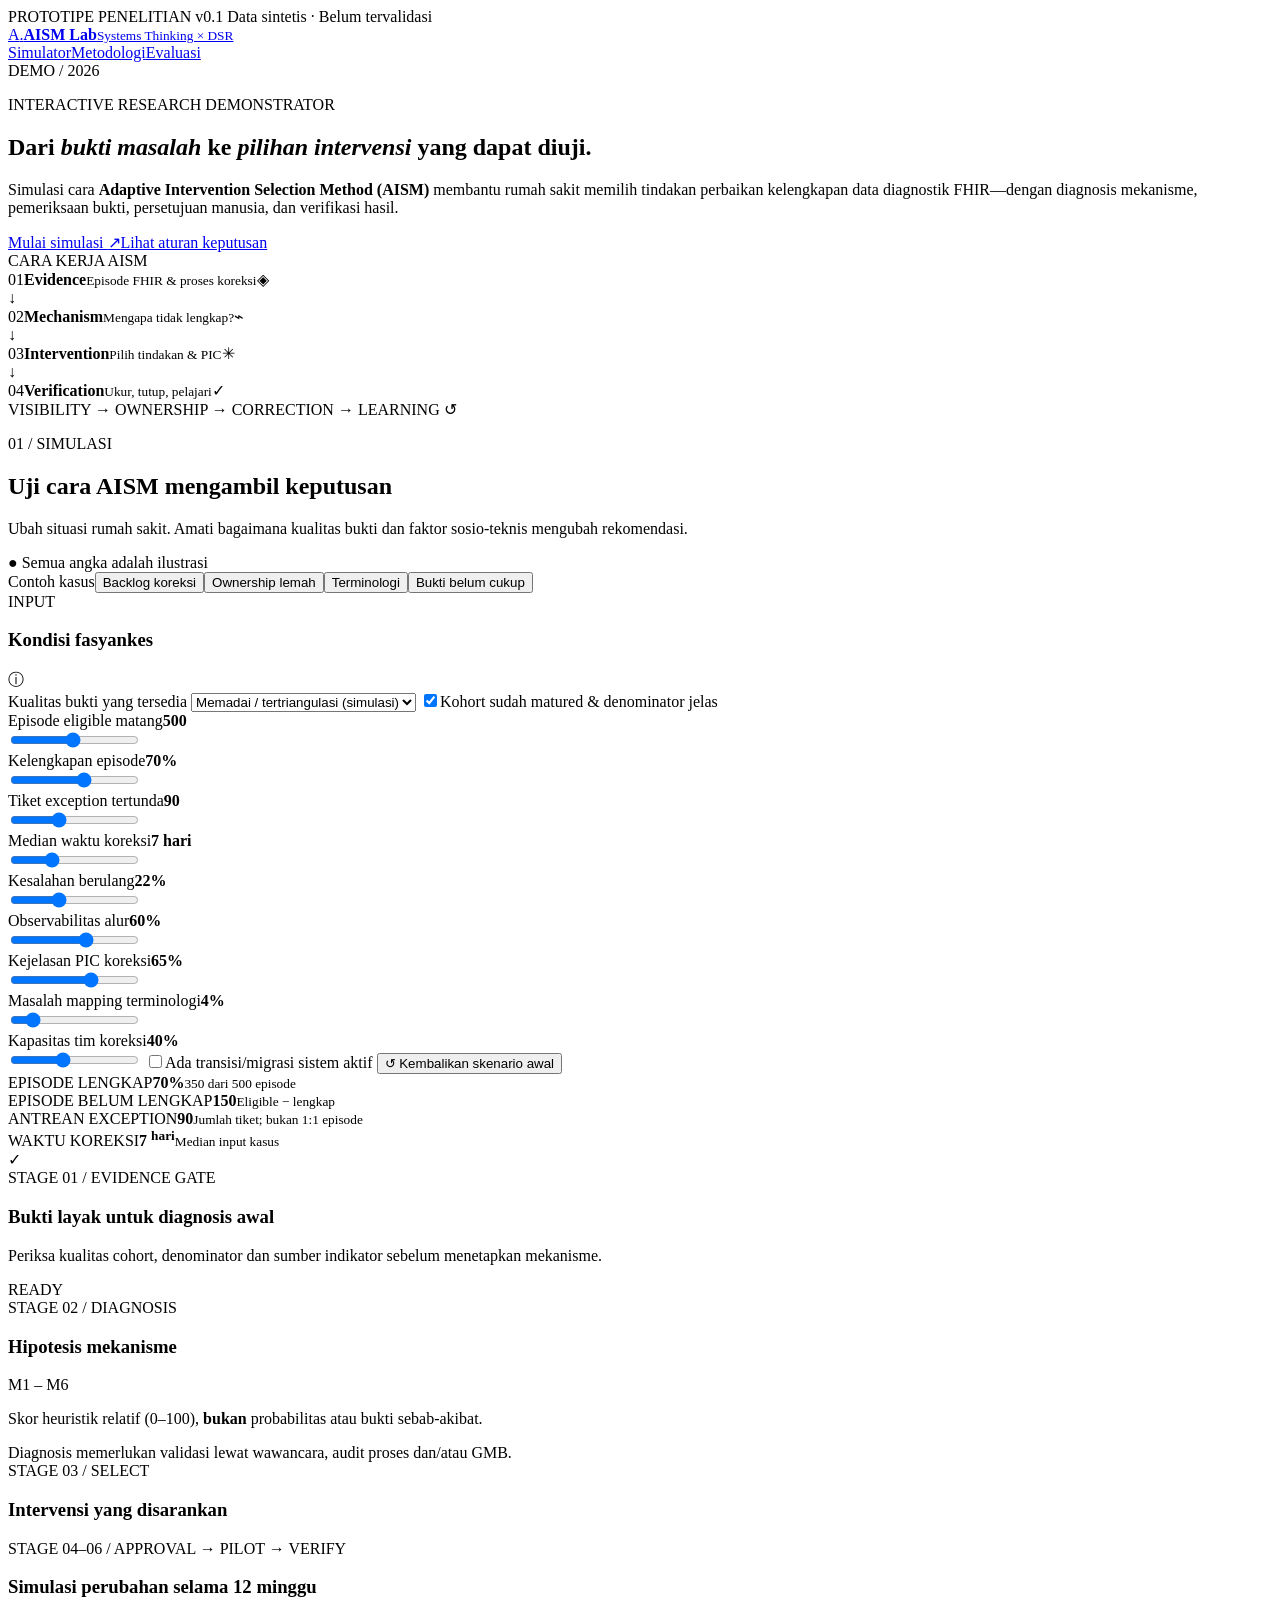
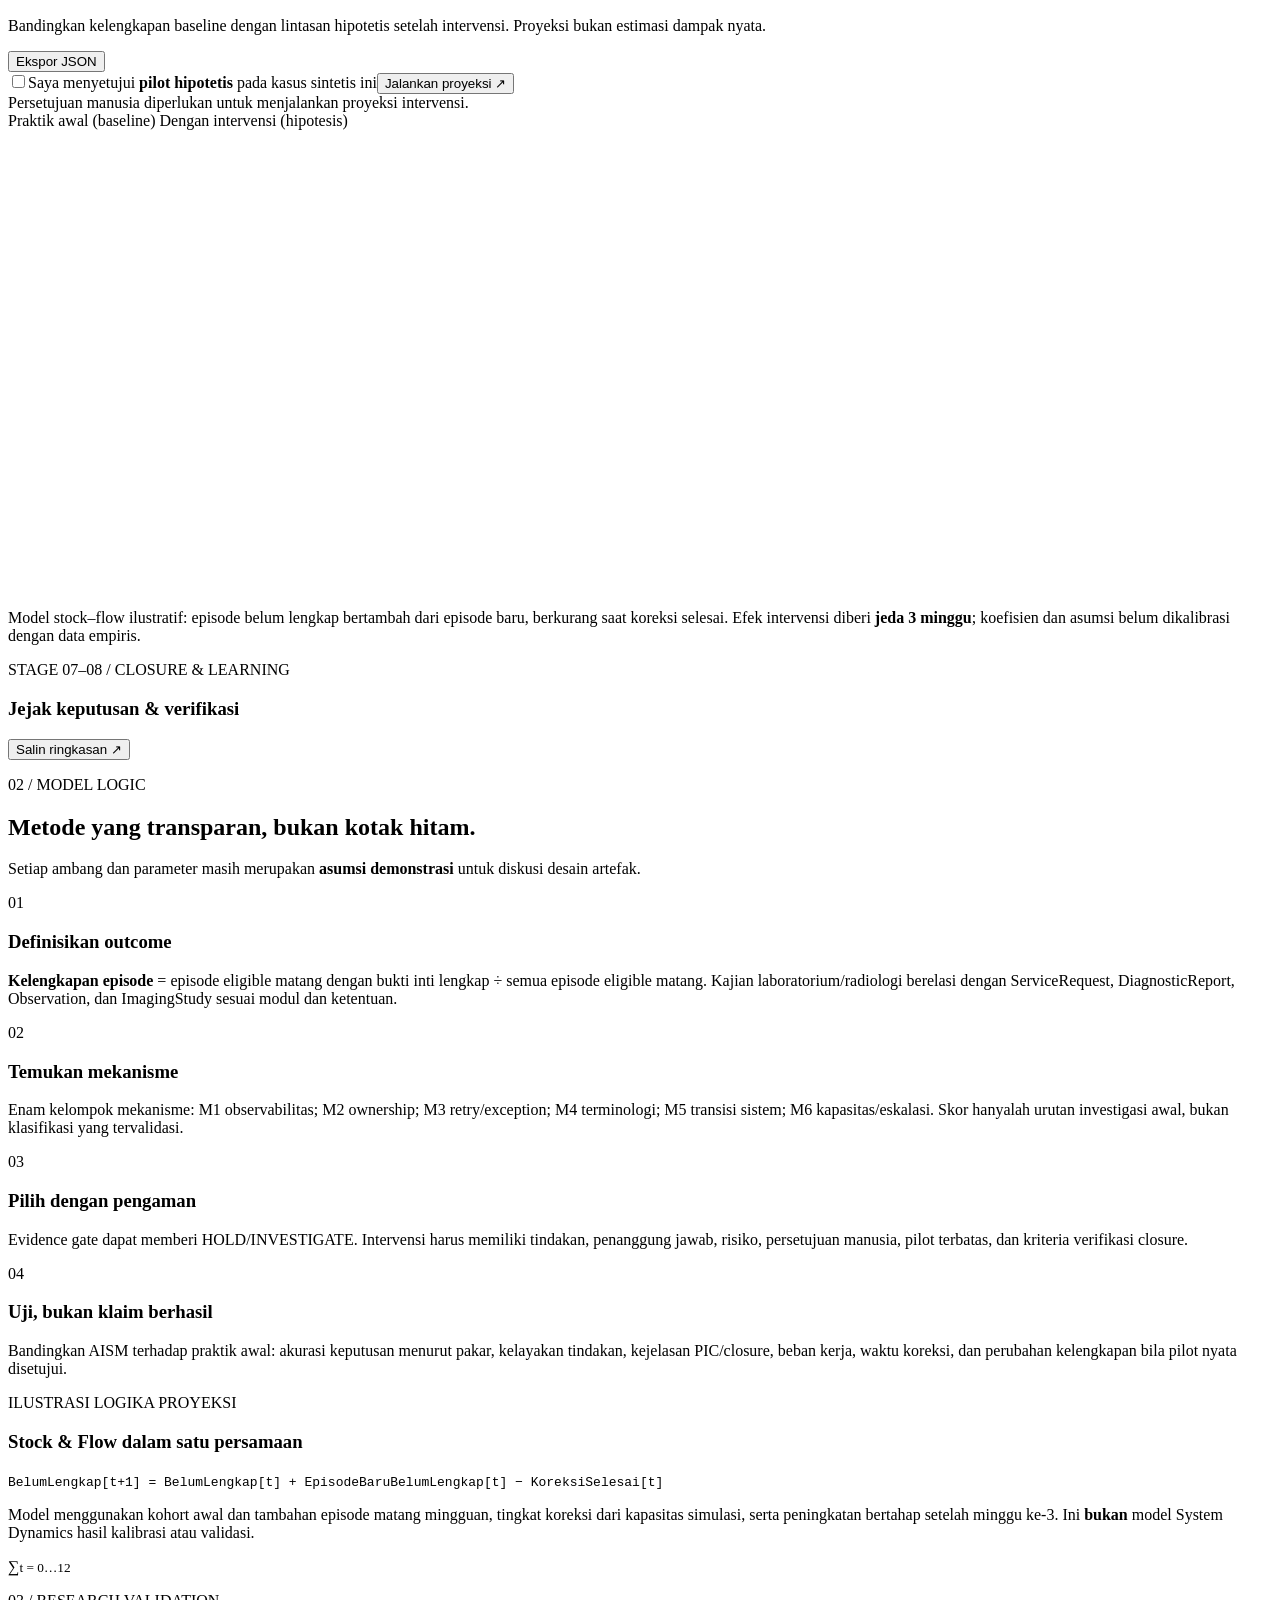
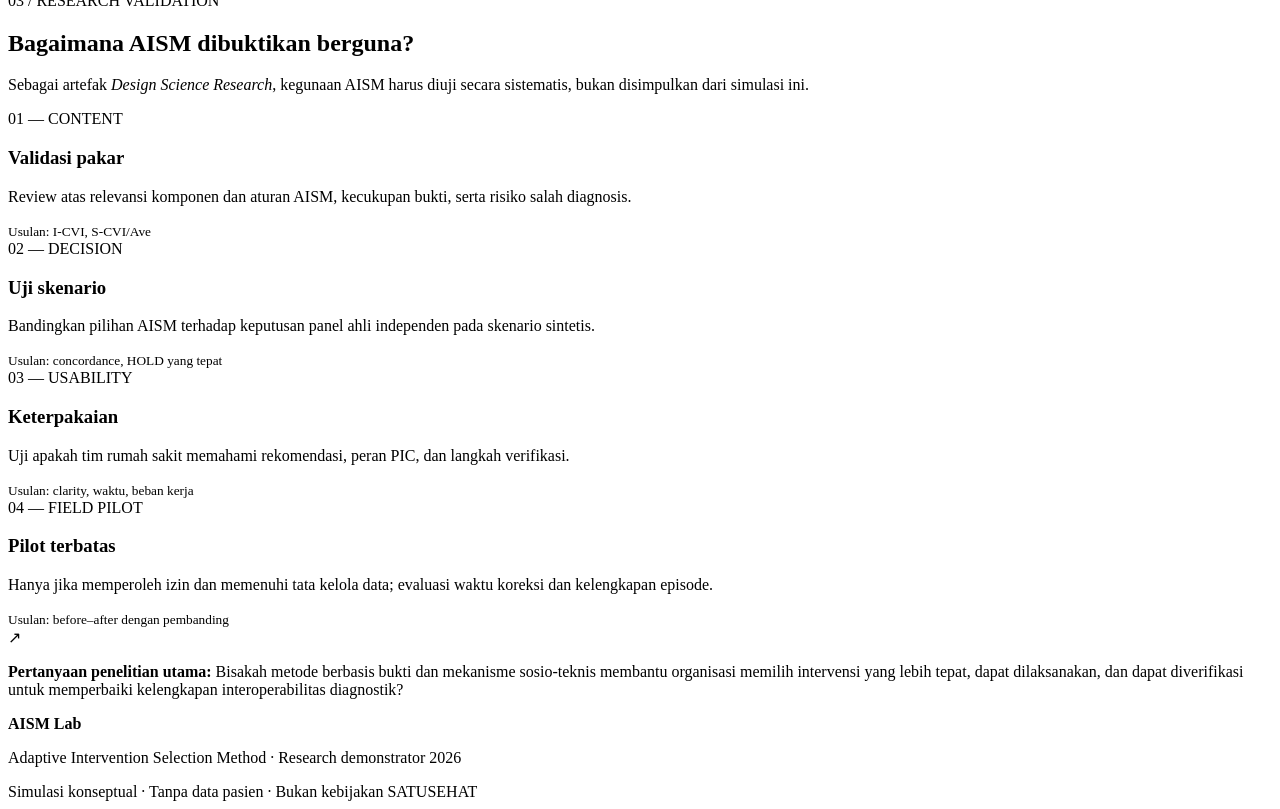
==== index.html @ 0a3c5328 "feat: add AISM interactive demonstrator layout" ====
<!doctype html>
<html lang="id">
<head>
  <meta charset="utf-8">
  <meta name="viewport" content="width=device-width, initial-scale=1">
  <meta name="theme-color" content="#0b1729">
  <meta name="description" content="AISM Lab: demonstrator konseptual pemilihan intervensi peningkatan kelengkapan data diagnostik SATUSEHAT berbasis bukti dan mekanisme sosio-teknis.">
  <title>AISM Lab | Adaptive Intervention Selection Method</title>
  <link rel="stylesheet" href="./styles.css">
</head>
<body>
  <div class="topline"><span class="tiny-dot"></span> PROTOTIPE PENELITIAN v0.1 <span class="topline-right">Data sintetis · Belum tervalidasi</span></div>
  <header class="site-header">
    <div class="container header-inner">
      <a class="brand" href="#awal" aria-label="AISM Lab beranda"><span class="brand-icon">A<span class="brand-dot">.</span></span><span><strong>AISM Lab</strong><small>Systems Thinking × DSR</small></span></a>
      <nav aria-label="Navigasi utama"><a href="#simulator">Simulator</a><a href="#metodologi">Metodologi</a><a href="#evaluasi">Evaluasi</a></nav>
      <span class="header-tag">DEMO / 2026</span>
    </div>
  </header>
  <main id="awal">
    <section class="hero container">
      <div class="hero-copy">
        <p class="eyebrow"><span class="tiny-dot green"></span> INTERACTIVE RESEARCH DEMONSTRATOR</p>
        <h1>Dari <em>bukti masalah</em> ke <em>pilihan intervensi</em> yang dapat diuji.</h1>
        <p class="lead">Simulasi cara <strong>Adaptive Intervention Selection Method (AISM)</strong> membantu rumah sakit memilih tindakan perbaikan kelengkapan data diagnostik FHIR—dengan diagnosis mekanisme, pemeriksaan bukti, persetujuan manusia, dan verifikasi hasil.</p>
        <div class="hero-actions"><a class="btn primary" href="#simulator">Mulai simulasi <span aria-hidden="true">↗</span></a><a class="btn ghost" href="#metodologi">Lihat aturan keputusan</a></div>
      </div>
      <div class="hero-diagram" aria-label="Alur konsep AISM">
        <div class="diagram-label">CARA KERJA AISM</div>
        <div class="diagram-node"><span class="node-index">01</span><span><strong>Evidence</strong><small>Episode FHIR &amp; proses koreksi</small></span><span class="node-icon">◈</span></div>
        <div class="diagram-link">↓</div>
        <div class="diagram-node"><span class="node-index">02</span><span><strong>Mechanism</strong><small>Mengapa tidak lengkap?</small></span><span class="node-icon">⌁</span></div>
        <div class="diagram-link">↓</div>
        <div class="diagram-node accent"><span class="node-index">03</span><span><strong>Intervention</strong><small>Pilih tindakan &amp; PIC</small></span><span class="node-icon">✳</span></div>
        <div class="diagram-link">↓</div>
        <div class="diagram-node"><span class="node-index">04</span><span><strong>Verification</strong><small>Ukur, tutup, pelajari</small></span><span class="node-icon">✓</span></div>
        <div class="diagram-foot">VISIBILITY → OWNERSHIP → CORRECTION → LEARNING ↺</div>
      </div>
    </section>

    <section class="workspace" id="simulator">
      <div class="container">
        <div class="section-head"><div><p class="eyebrow dark">01 / SIMULASI</p><h2>Uji cara AISM mengambil keputusan</h2><p>Ubah situasi rumah sakit. Amati bagaimana kualitas bukti dan faktor sosio-teknis mengubah rekomendasi.</p></div><div class="pill info">● Semua angka adalah ilustrasi</div></div>
        <div class="presets"><span class="preset-label">Contoh kasus</span><button class="preset active" data-preset="backlog" type="button">Backlog koreksi</button><button class="preset" data-preset="ownership" type="button">Ownership lemah</button><button class="preset" data-preset="terminology" type="button">Terminologi</button><button class="preset" data-preset="insufficient" type="button">Bukti belum cukup</button></div>
        <div class="dashboard">
          <aside class="side-panel card">
            <div class="panel-head"><div><span class="overline">INPUT</span><h3>Kondisi fasyankes</h3></div><span class="help-tip" title="Semua input contoh sintetis dan tidak berasal dari data rumah sakit nyata.">ⓘ</span></div>
            <label class="field-label" for="evidence">Kualitas bukti yang tersedia</label>
            <select id="evidence"><option value="adequate">Memadai / tertriangulasi (simulasi)</option><option value="partial">Parsial / perlu diperiksa</option><option value="insufficient">Tidak memadai</option></select>
            <label class="checkline"><input type="checkbox" id="matured" checked><span>Kohort sudah matured &amp; denominator jelas</span></label>
            <div class="field-rule"></div>
            <div class="field-row"><label for="episodes">Episode eligible matang</label><strong id="episodes-value">500</strong></div>
            <input type="range" id="episodes" min="20" max="1000" step="20" value="500">
            <div class="field-row"><label for="completeness">Kelengkapan episode</label><strong id="completeness-value">70%</strong></div>
            <input type="range" id="completeness" min="30" max="98" step="1" value="70">
            <div class="field-row"><label for="backlog">Tiket exception tertunda</label><strong id="backlog-value">90</strong></div>
            <input type="range" id="backlog" min="0" max="250" step="5" value="90">
            <div class="field-row"><label for="correctionDays">Median waktu koreksi</label><strong id="correctionDays-value">7 hari</strong></div>
            <input type="range" id="correctionDays" min="1" max="21" step="1" value="7">
            <div class="field-row"><label for="repeatErrors">Kesalahan berulang</label><strong id="repeatErrors-value">22%</strong></div>
            <input type="range" id="repeatErrors" min="0" max="60" step="1" value="22">
            <div class="field-rule"></div>
            <div class="field-row"><label for="visibility">Observabilitas alur</label><strong id="visibility-value">60%</strong></div>
            <input type="range" id="visibility" min="0" max="100" step="5" value="60">
            <div class="field-row"><label for="ownership">Kejelasan PIC koreksi</label><strong id="ownership-value">65%</strong></div>
            <input type="range" id="ownership" min="0" max="100" step="5" value="65">
            <div class="field-row"><label for="terminology">Masalah mapping terminologi</label><strong id="terminology-value">4%</strong></div>
            <input type="range" id="terminology" min="0" max="30" step="1" value="4">
            <div class="field-row"><label for="capacity">Kapasitas tim koreksi</label><strong id="capacity-value">40%</strong></div>
            <input type="range" id="capacity" min="0" max="100" step="5" value="40">
            <label class="checkline"><input type="checkbox" id="transition"><span>Ada transisi/migrasi sistem aktif</span></label>
            <button id="reset" type="button" class="reset-button">↺ Kembalikan skenario awal</button>
          </aside>

          <div class="results-panel">
            <div class="kpis">
              <article class="kpi card"><span>EPISODE LENGKAP</span><strong id="kpiCompleteness">70%</strong><small id="kpiCompleted">350 dari 500 episode</small></article>
              <article class="kpi card"><span>EPISODE BELUM LENGKAP</span><strong id="kpiIncomplete">150</strong><small>Eligible − lengkap</small></article>
              <article class="kpi card"><span>ANTREAN EXCEPTION</span><strong id="kpiBacklog">90</strong><small>Jumlah tiket; bukan 1:1 episode</small></article>
              <article class="kpi card"><span>WAKTU KOREKSI</span><strong id="kpiDays">7 <sup>hari</sup></strong><small>Median input kasus</small></article>
            </div>
            <section class="gate card"><div class="gate-badge" id="gateIcon">✓</div><div><span class="overline">STAGE 01 / EVIDENCE GATE</span><h3 id="gateTitle">Bukti layak untuk diagnosis awal</h3><p id="gateDetail">Periksa kualitas cohort, denominator dan sumber indikator sebelum menetapkan mekanisme.</p></div><span class="status" id="gateStatus">READY</span></section>
            <div class="two-cols">
              <section class="card mechanism-card"><div class="panel-head"><div><span class="overline">STAGE 02 / DIAGNOSIS</span><h3>Hipotesis mekanisme</h3></div><span class="mini-chip">M1 – M6</span></div><p class="muted sm">Skor heuristik relatif (0–100), <strong>bukan</strong> probabilitas atau bukti sebab-akibat.</p><div id="mechanisms" class="mechanisms"></div><div class="small-note">Diagnosis memerlukan validasi lewat wawancara, audit proses dan/atau GMB.</div></section>
              <section class="card decision-card"><div class="panel-head"><div><span class="overline">STAGE 03 / SELECT</span><h3>Intervensi yang disarankan</h3></div></div><div id="recommendation"></div></section>
            </div>
            <section class="card pilot-card"><div class="pilot-top"><div><span class="overline">STAGE 04–06 / APPROVAL → PILOT → VERIFY</span><h3>Simulasi perubahan selama 12 minggu</h3><p>Bandingkan kelengkapan baseline dengan lintasan hipotetis setelah intervensi. Proyeksi bukan estimasi dampak nyata.</p></div><div class="pilot-actions"><button class="btn muted-btn" type="button" id="download">Ekspor JSON</button></div></div>
              <div class="approval-row"><label class="checkline approval"><input type="checkbox" id="approved"><span>Saya menyetujui <strong>pilot hipotetis</strong> pada kasus sintetis ini</span></label><button id="run" class="btn primary" type="button">Jalankan proyeksi ↗</button></div>
              <div id="projectionMessage" role="status" class="projection-message">Persetujuan manusia diperlukan untuk menjalankan proyeksi intervensi.</div>
              <div class="chart-legend"><span><i class="line baseline"></i> Praktik awal (baseline)</span><span><i class="line treated"></i> Dengan intervensi (hipotesis)</span></div>
              <div class="chart-holder"><svg id="chart" role="img" aria-label="Grafik simulasi kelengkapan episode baseline dan intervensi selama 12 minggu" viewBox="0 0 760 276" preserveAspectRatio="xMidYMid meet"></svg></div>
              <div id="projectionStats" class="projection-stats"></div>
              <p class="small-note">Model stock–flow ilustratif: episode belum lengkap bertambah dari episode baru, berkurang saat koreksi selesai. Efek intervensi diberi <strong>jeda 3 minggu</strong>; koefisien dan asumsi belum dikalibrasi dengan data empiris.</p>
            </section>
            <section class="card trace-card"><div class="panel-head"><div><span class="overline">STAGE 07–08 / CLOSURE &amp; LEARNING</span><h3>Jejak keputusan &amp; verifikasi</h3></div><button id="copy" class="text-button" type="button">Salin ringkasan ↗</button></div><div id="trace" class="trace"></div></section>
          </div>
        </div>
      </div>
    </section>

    <section class="method-section container" id="metodologi"><div class="section-head"><div><p class="eyebrow dark">02 / MODEL LOGIC</p><h2>Metode yang transparan, bukan kotak hitam.</h2><p>Setiap ambang dan parameter masih merupakan <strong>asumsi demonstrasi</strong> untuk diskusi desain artefak.</p></div></div><div class="method-grid">
      <article class="method-card"><span class="method-index">01</span><h3>Definisikan outcome</h3><p><strong>Kelengkapan episode</strong> = episode eligible matang dengan bukti inti lengkap ÷ semua episode eligible matang. Kajian laboratorium/radiologi berelasi dengan ServiceRequest, DiagnosticReport, Observation, dan ImagingStudy sesuai modul dan ketentuan.</p></article>
      <article class="method-card"><span class="method-index">02</span><h3>Temukan mekanisme</h3><p>Enam kelompok mekanisme: M1 observabilitas; M2 ownership; M3 retry/exception; M4 terminologi; M5 transisi sistem; M6 kapasitas/eskalasi. Skor hanyalah urutan investigasi awal, bukan klasifikasi yang tervalidasi.</p></article>
      <article class="method-card"><span class="method-index">03</span><h3>Pilih dengan pengaman</h3><p>Evidence gate dapat memberi HOLD/INVESTIGATE. Intervensi harus memiliki tindakan, penanggung jawab, risiko, persetujuan manusia, pilot terbatas, dan kriteria verifikasi closure.</p></article>
      <article class="method-card"><span class="method-index">04</span><h3>Uji, bukan klaim berhasil</h3><p>Bandingkan AISM terhadap praktik awal: akurasi keputusan menurut pakar, kelayakan tindakan, kejelasan PIC/closure, beban kerja, waktu koreksi, dan perubahan kelengkapan bila pilot nyata disetujui.</p></article>
    </div>
    <div class="formula-card"><div><span class="overline">ILUSTRASI LOGIKA PROYEKSI</span><h3>Stock &amp; Flow dalam satu persamaan</h3><p><code>BelumLengkap[t+1] = BelumLengkap[t] + EpisodeBaruBelumLengkap[t] − KoreksiSelesai[t]</code></p><p>Model menggunakan kohort awal dan tambahan episode matang mingguan, tingkat koreksi dari kapasitas simulasi, serta peningkatan bertahap setelah minggu ke-3. Ini <strong>bukan</strong> model System Dynamics hasil kalibrasi atau validasi.</p></div><span class="formula-graphic">∑<small>t = 0…12</small></span></div></section>

    <section class="evaluation-section" id="evaluasi"><div class="container"><div class="section-head"><div><p class="eyebrow dark">03 / RESEARCH VALIDATION</p><h2>Bagaimana AISM dibuktikan berguna?</h2><p>Sebagai artefak <em>Design Science Research</em>, kegunaan AISM harus diuji secara sistematis, bukan disimpulkan dari simulasi ini.</p></div></div><div class="evaluation-grid">
      <div class="evaluation-step"><span class="step-tag">01 — CONTENT</span><h3>Validasi pakar</h3><p>Review atas relevansi komponen dan aturan AISM, kecukupan bukti, serta risiko salah diagnosis.</p><small>Usulan: I-CVI, S-CVI/Ave</small></div>
      <div class="evaluation-step"><span class="step-tag">02 — DECISION</span><h3>Uji skenario</h3><p>Bandingkan pilihan AISM terhadap keputusan panel ahli independen pada skenario sintetis.</p><small>Usulan: concordance, HOLD yang tepat</small></div>
      <div class="evaluation-step"><span class="step-tag">03 — USABILITY</span><h3>Keterpakaian</h3><p>Uji apakah tim rumah sakit memahami rekomendasi, peran PIC, dan langkah verifikasi.</p><small>Usulan: clarity, waktu, beban kerja</small></div>
      <div class="evaluation-step"><span class="step-tag">04 — FIELD PILOT</span><h3>Pilot terbatas</h3><p>Hanya jika memperoleh izin dan memenuhi tata kelola data; evaluasi waktu koreksi dan kelengkapan episode.</p><small>Usulan: before–after dengan pembanding</small></div>
    </div><div class="research-note"><span>↗</span><p><strong>Pertanyaan penelitian utama:</strong> Bisakah metode berbasis bukti dan mekanisme sosio-teknis membantu organisasi memilih intervensi yang lebih tepat, dapat dilaksanakan, dan dapat diverifikasi untuk memperbaiki kelengkapan interoperabilitas diagnostik?</p></div></div></section>
  </main>
  <footer><div class="container footer-inner"><div><strong>AISM Lab</strong><p>Adaptive Intervention Selection Method · Research demonstrator 2026</p></div><div>Simulasi konseptual · Tanpa data pasien · Bukan kebijakan SATUSEHAT</div></div></footer>
  <script src="./app.js" defer></script>
</body>
</html>
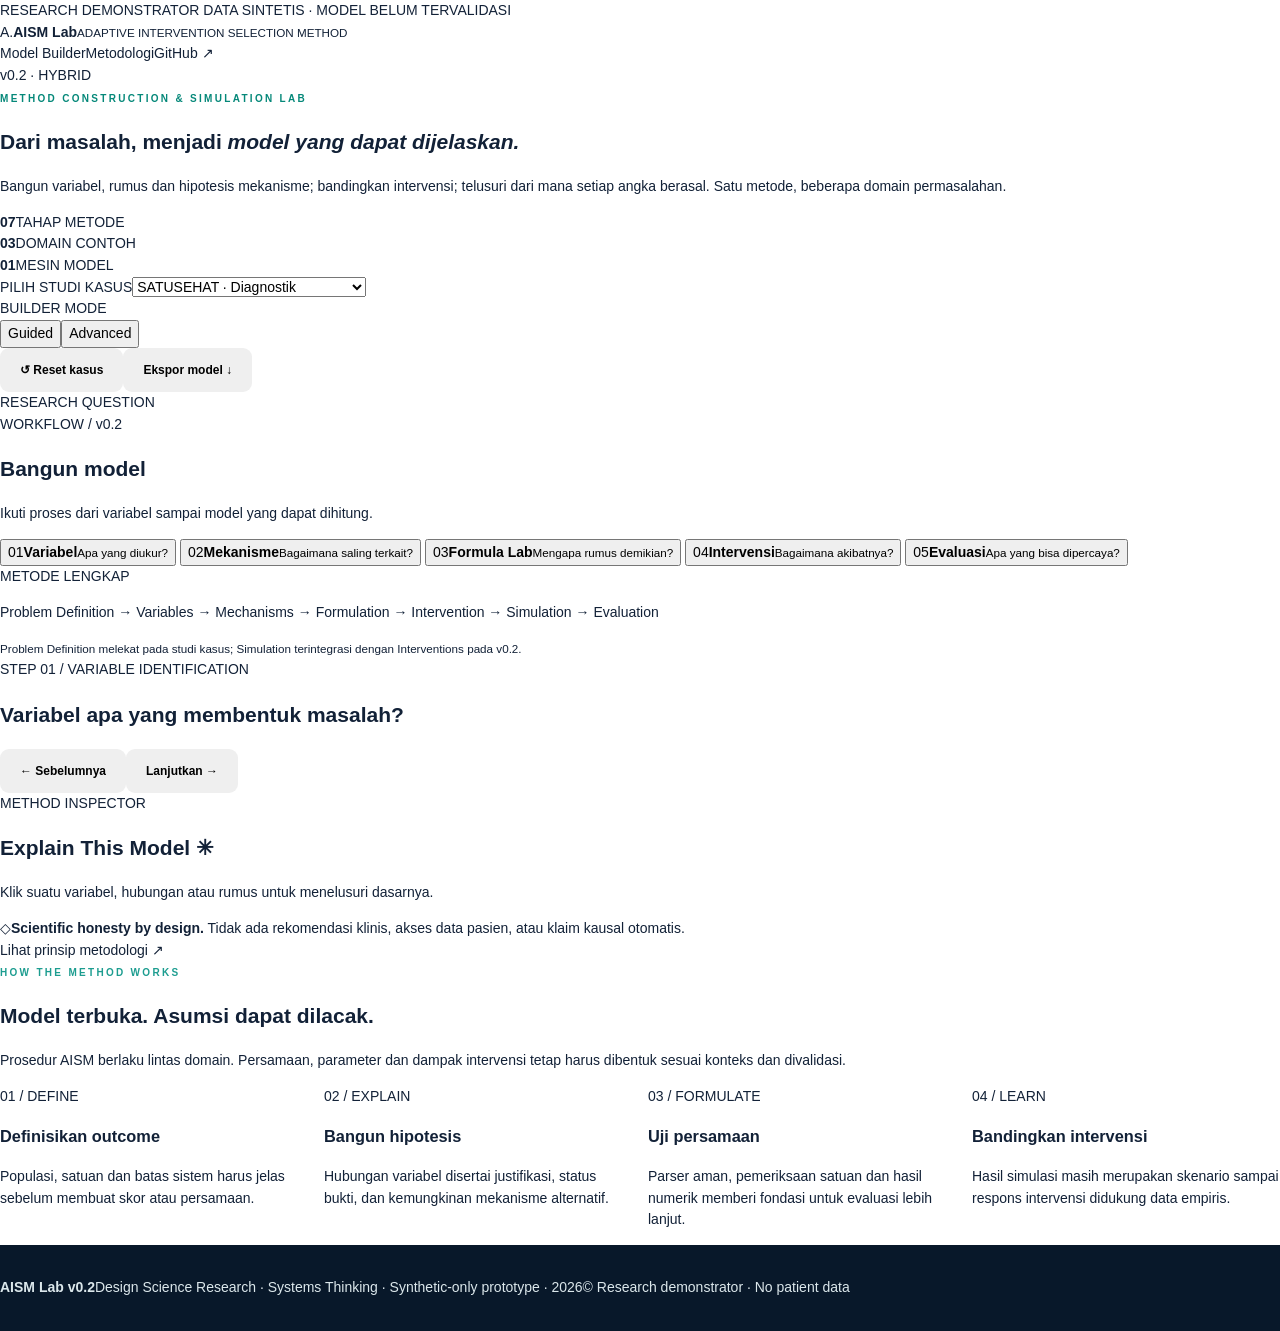
==== commit 668156ac: "feat(v0.2): new Hybrid Builder workspace with guided/advanced inspector" ====
--- a/index.html
+++ b/index.html
@@ -2,118 +2,73 @@
 <html lang="id">
 <head>
   <meta charset="utf-8">
-  <meta name="viewport" content="width=device-width, initial-scale=1">
-  <meta name="theme-color" content="#0b1729">
-  <meta name="description" content="AISM Lab: demonstrator konseptual pemilihan intervensi peningkatan kelengkapan data diagnostik SATUSEHAT berbasis bukti dan mekanisme sosio-teknis.">
-  <title>AISM Lab | Adaptive Intervention Selection Method</title>
+  <meta name="viewport" content="width=device-width,initial-scale=1">
+  <meta name="theme-color" content="#0B1829">
+  <meta name="description" content="AISM Lab v0.2: bangun variabel, hipotesis mekanisme, persamaan dan simulasi intervensi secara transparan.">
+  <title>AISM Lab v0.2 — Method Construction & Simulation</title>
   <link rel="stylesheet" href="./styles.css">
 </head>
 <body>
-  <div class="topline"><span class="tiny-dot"></span> PROTOTIPE PENELITIAN v0.1 <span class="topline-right">Data sintetis · Belum tervalidasi</span></div>
-  <header class="site-header">
-    <div class="container header-inner">
-      <a class="brand" href="#awal" aria-label="AISM Lab beranda"><span class="brand-icon">A<span class="brand-dot">.</span></span><span><strong>AISM Lab</strong><small>Systems Thinking × DSR</small></span></a>
-      <nav aria-label="Navigasi utama"><a href="#simulator">Simulator</a><a href="#metodologi">Metodologi</a><a href="#evaluasi">Evaluasi</a></nav>
-      <span class="header-tag">DEMO / 2026</span>
+  <div class="notice"><span class="live-dot"></span> RESEARCH DEMONSTRATOR <span class="notice-right">DATA SINTETIS · MODEL BELUM TERVALIDASI</span></div>
+  <header class="header">
+    <div class="shell head-inner">
+      <a class="identity" href="./"><span class="mark">A<span>.</span></span><span class="brand-copy"><strong>AISM Lab</strong><small>ADAPTIVE INTERVENTION SELECTION METHOD</small></span></a>
+      <nav class="head-nav"><a href="#builder">Model Builder</a><a href="#method">Metodologi</a><a href="https://github.com/bofandra/aism" target="_blank" rel="noopener noreferrer">GitHub ↗</a></nav>
+      <span class="version">v0.2 · HYBRID</span>
     </div>
   </header>
-  <main id="awal">
-    <section class="hero container">
-      <div class="hero-copy">
-        <p class="eyebrow"><span class="tiny-dot green"></span> INTERACTIVE RESEARCH DEMONSTRATOR</p>
-        <h1>Dari <em>bukti masalah</em> ke <em>pilihan intervensi</em> yang dapat diuji.</h1>
-        <p class="lead">Simulasi cara <strong>Adaptive Intervention Selection Method (AISM)</strong> membantu rumah sakit memilih tindakan perbaikan kelengkapan data diagnostik FHIR—dengan diagnosis mekanisme, pemeriksaan bukti, persetujuan manusia, dan verifikasi hasil.</p>
-        <div class="hero-actions"><a class="btn primary" href="#simulator">Mulai simulasi <span aria-hidden="true">↗</span></a><a class="btn ghost" href="#metodologi">Lihat aturan keputusan</a></div>
-      </div>
-      <div class="hero-diagram" aria-label="Alur konsep AISM">
-        <div class="diagram-label">CARA KERJA AISM</div>
-        <div class="diagram-node"><span class="node-index">01</span><span><strong>Evidence</strong><small>Episode FHIR &amp; proses koreksi</small></span><span class="node-icon">◈</span></div>
-        <div class="diagram-link">↓</div>
-        <div class="diagram-node"><span class="node-index">02</span><span><strong>Mechanism</strong><small>Mengapa tidak lengkap?</small></span><span class="node-icon">⌁</span></div>
-        <div class="diagram-link">↓</div>
-        <div class="diagram-node accent"><span class="node-index">03</span><span><strong>Intervention</strong><small>Pilih tindakan &amp; PIC</small></span><span class="node-icon">✳</span></div>
-        <div class="diagram-link">↓</div>
-        <div class="diagram-node"><span class="node-index">04</span><span><strong>Verification</strong><small>Ukur, tutup, pelajari</small></span><span class="node-icon">✓</span></div>
-        <div class="diagram-foot">VISIBILITY → OWNERSHIP → CORRECTION → LEARNING ↺</div>
+  <main>
+    <section class="intro shell">
+      <div class="intro-text"><span class="eyebrow">METHOD CONSTRUCTION & SIMULATION LAB</span><h1>Dari masalah, menjadi <em>model yang dapat dijelaskan.</em></h1><p>Bangun variabel, rumus dan hipotesis mekanisme; bandingkan intervensi; telusuri dari mana setiap angka berasal. Satu metode, beberapa domain permasalahan.</p></div>
+      <div class="intro-metrics"><div><strong>07</strong><span>TAHAP METODE</span></div><div><strong>03</strong><span>DOMAIN CONTOH</span></div><div><strong>01</strong><span>MESIN MODEL</span></div></div>
+    </section>
+    <section class="lab-section" id="builder">
+      <div class="shell">
+        <div class="lab-toolbar">
+          <div class="choose"><label for="domain">PILIH STUDI KASUS</label><select id="domain" aria-label="Pilih domain contoh"><option value="satusehat">SATUSEHAT · Diagnostik</option><option value="education">Pendidikan · Retensi Mahasiswa</option><option value="logistics">Logistik · Pengiriman Tepat Waktu</option></select></div>
+          <div class="mode-switch"><span>BUILDER MODE</span><div class="segmented"><button id="guided" class="selected" type="button" aria-pressed="true">Guided</button><button id="advanced" type="button" aria-pressed="false">Advanced</button></div></div>
+          <div class="toolbar-actions"><button id="reset" class="btn btn-outline" type="button">↺ Reset kasus</button><button id="export" class="btn btn-primary" type="button">Ekspor model ↓</button></div>
+        </div>
+        <div class="question-strip"><span class="question-index">RESEARCH QUESTION</span><strong id="question"></strong><span class="question-meta" id="case-sector"></span></div>
+        <div class="lab-layout">
+          <aside class="stepper panel" aria-label="Tahap AISM">
+            <span class="section-kicker">WORKFLOW / v0.2</span>
+            <h2>Bangun model</h2>
+            <p>Ikuti proses dari variabel sampai model yang dapat dihitung.</p>
+            <div class="steps">
+              <button type="button" data-step="variables" class="active"><span>01</span><span><strong>Variabel</strong><small>Apa yang diukur?</small></span></button>
+              <button type="button" data-step="mechanisms"><span>02</span><span><strong>Mekanisme</strong><small>Bagaimana saling terkait?</small></span></button>
+              <button type="button" data-step="formulas"><span>03</span><span><strong>Formula Lab</strong><small>Mengapa rumus demikian?</small></span></button>
+              <button type="button" data-step="interventions"><span>04</span><span><strong>Intervensi</strong><small>Bagaimana akibatnya?</small></span></button>
+              <button type="button" data-step="evaluation"><span>05</span><span><strong>Evaluasi</strong><small>Apa yang bisa dipercaya?</small></span></button>
+            </div>
+            <div class="side-promo"><span>METODE LENGKAP</span><p>Problem Definition → Variables → Mechanisms → Formulation → Intervention → Simulation → Evaluation</p><small>Problem Definition melekat pada studi kasus; Simulation terintegrasi dengan Interventions pada v0.2.</small></div>
+          </aside>
+          <section class="main-panel panel" aria-live="polite">
+            <div class="workspace-head"><span class="section-kicker" id="step-tag">STEP 01 / VARIABLE IDENTIFICATION</span><h2 id="step-title">Variabel apa yang membentuk masalah?</h2><p id="step-description"></p></div>
+            <div id="work-area"></div>
+            <div class="stage-nav"><button id="prev" class="btn btn-outline" type="button">← Sebelumnya</button><button id="next" class="btn btn-primary" type="button">Lanjutkan →</button></div>
+          </section>
+          <aside class="inspector panel" aria-label="Penjelasan metodologis">
+            <div class="inspector-head"><span class="section-kicker">METHOD INSPECTOR</span><h2>Explain This Model <span>✳</span></h2><p>Klik suatu variabel, hubungan atau rumus untuk menelusuri dasarnya.</p></div>
+            <div id="inspector-body"></div>
+          </aside>
+        </div>
+        <div id="alerts" aria-live="polite"></div>
+        <div class="bottom-strip"><div><span class="shield">◇</span><strong>Scientific honesty by design.</strong> Tidak ada rekomendasi klinis, akses data pasien, atau klaim kausal otomatis.</div><a href="#method">Lihat prinsip metodologi ↗</a></div>
       </div>
     </section>
-
-    <section class="workspace" id="simulator">
-      <div class="container">
-        <div class="section-head"><div><p class="eyebrow dark">01 / SIMULASI</p><h2>Uji cara AISM mengambil keputusan</h2><p>Ubah situasi rumah sakit. Amati bagaimana kualitas bukti dan faktor sosio-teknis mengubah rekomendasi.</p></div><div class="pill info">● Semua angka adalah ilustrasi</div></div>
-        <div class="presets"><span class="preset-label">Contoh kasus</span><button class="preset active" data-preset="backlog" type="button">Backlog koreksi</button><button class="preset" data-preset="ownership" type="button">Ownership lemah</button><button class="preset" data-preset="terminology" type="button">Terminologi</button><button class="preset" data-preset="insufficient" type="button">Bukti belum cukup</button></div>
-        <div class="dashboard">
-          <aside class="side-panel card">
-            <div class="panel-head"><div><span class="overline">INPUT</span><h3>Kondisi fasyankes</h3></div><span class="help-tip" title="Semua input contoh sintetis dan tidak berasal dari data rumah sakit nyata.">ⓘ</span></div>
-            <label class="field-label" for="evidence">Kualitas bukti yang tersedia</label>
-            <select id="evidence"><option value="adequate">Memadai / tertriangulasi (simulasi)</option><option value="partial">Parsial / perlu diperiksa</option><option value="insufficient">Tidak memadai</option></select>
-            <label class="checkline"><input type="checkbox" id="matured" checked><span>Kohort sudah matured &amp; denominator jelas</span></label>
-            <div class="field-rule"></div>
-            <div class="field-row"><label for="episodes">Episode eligible matang</label><strong id="episodes-value">500</strong></div>
-            <input type="range" id="episodes" min="20" max="1000" step="20" value="500">
-            <div class="field-row"><label for="completeness">Kelengkapan episode</label><strong id="completeness-value">70%</strong></div>
-            <input type="range" id="completeness" min="30" max="98" step="1" value="70">
-            <div class="field-row"><label for="backlog">Tiket exception tertunda</label><strong id="backlog-value">90</strong></div>
-            <input type="range" id="backlog" min="0" max="250" step="5" value="90">
-            <div class="field-row"><label for="correctionDays">Median waktu koreksi</label><strong id="correctionDays-value">7 hari</strong></div>
-            <input type="range" id="correctionDays" min="1" max="21" step="1" value="7">
-            <div class="field-row"><label for="repeatErrors">Kesalahan berulang</label><strong id="repeatErrors-value">22%</strong></div>
-            <input type="range" id="repeatErrors" min="0" max="60" step="1" value="22">
-            <div class="field-rule"></div>
-            <div class="field-row"><label for="visibility">Observabilitas alur</label><strong id="visibility-value">60%</strong></div>
-            <input type="range" id="visibility" min="0" max="100" step="5" value="60">
-            <div class="field-row"><label for="ownership">Kejelasan PIC koreksi</label><strong id="ownership-value">65%</strong></div>
-            <input type="range" id="ownership" min="0" max="100" step="5" value="65">
-            <div class="field-row"><label for="terminology">Masalah mapping terminologi</label><strong id="terminology-value">4%</strong></div>
-            <input type="range" id="terminology" min="0" max="30" step="1" value="4">
-            <div class="field-row"><label for="capacity">Kapasitas tim koreksi</label><strong id="capacity-value">40%</strong></div>
-            <input type="range" id="capacity" min="0" max="100" step="5" value="40">
-            <label class="checkline"><input type="checkbox" id="transition"><span>Ada transisi/migrasi sistem aktif</span></label>
-            <button id="reset" type="button" class="reset-button">↺ Kembalikan skenario awal</button>
-          </aside>
-
-          <div class="results-panel">
-            <div class="kpis">
-              <article class="kpi card"><span>EPISODE LENGKAP</span><strong id="kpiCompleteness">70%</strong><small id="kpiCompleted">350 dari 500 episode</small></article>
-              <article class="kpi card"><span>EPISODE BELUM LENGKAP</span><strong id="kpiIncomplete">150</strong><small>Eligible − lengkap</small></article>
-              <article class="kpi card"><span>ANTREAN EXCEPTION</span><strong id="kpiBacklog">90</strong><small>Jumlah tiket; bukan 1:1 episode</small></article>
-              <article class="kpi card"><span>WAKTU KOREKSI</span><strong id="kpiDays">7 <sup>hari</sup></strong><small>Median input kasus</small></article>
-            </div>
-            <section class="gate card"><div class="gate-badge" id="gateIcon">✓</div><div><span class="overline">STAGE 01 / EVIDENCE GATE</span><h3 id="gateTitle">Bukti layak untuk diagnosis awal</h3><p id="gateDetail">Periksa kualitas cohort, denominator dan sumber indikator sebelum menetapkan mekanisme.</p></div><span class="status" id="gateStatus">READY</span></section>
-            <div class="two-cols">
-              <section class="card mechanism-card"><div class="panel-head"><div><span class="overline">STAGE 02 / DIAGNOSIS</span><h3>Hipotesis mekanisme</h3></div><span class="mini-chip">M1 – M6</span></div><p class="muted sm">Skor heuristik relatif (0–100), <strong>bukan</strong> probabilitas atau bukti sebab-akibat.</p><div id="mechanisms" class="mechanisms"></div><div class="small-note">Diagnosis memerlukan validasi lewat wawancara, audit proses dan/atau GMB.</div></section>
-              <section class="card decision-card"><div class="panel-head"><div><span class="overline">STAGE 03 / SELECT</span><h3>Intervensi yang disarankan</h3></div></div><div id="recommendation"></div></section>
-            </div>
-            <section class="card pilot-card"><div class="pilot-top"><div><span class="overline">STAGE 04–06 / APPROVAL → PILOT → VERIFY</span><h3>Simulasi perubahan selama 12 minggu</h3><p>Bandingkan kelengkapan baseline dengan lintasan hipotetis setelah intervensi. Proyeksi bukan estimasi dampak nyata.</p></div><div class="pilot-actions"><button class="btn muted-btn" type="button" id="download">Ekspor JSON</button></div></div>
-              <div class="approval-row"><label class="checkline approval"><input type="checkbox" id="approved"><span>Saya menyetujui <strong>pilot hipotetis</strong> pada kasus sintetis ini</span></label><button id="run" class="btn primary" type="button">Jalankan proyeksi ↗</button></div>
-              <div id="projectionMessage" role="status" class="projection-message">Persetujuan manusia diperlukan untuk menjalankan proyeksi intervensi.</div>
-              <div class="chart-legend"><span><i class="line baseline"></i> Praktik awal (baseline)</span><span><i class="line treated"></i> Dengan intervensi (hipotesis)</span></div>
-              <div class="chart-holder"><svg id="chart" role="img" aria-label="Grafik simulasi kelengkapan episode baseline dan intervensi selama 12 minggu" viewBox="0 0 760 276" preserveAspectRatio="xMidYMid meet"></svg></div>
-              <div id="projectionStats" class="projection-stats"></div>
-              <p class="small-note">Model stock–flow ilustratif: episode belum lengkap bertambah dari episode baru, berkurang saat koreksi selesai. Efek intervensi diberi <strong>jeda 3 minggu</strong>; koefisien dan asumsi belum dikalibrasi dengan data empiris.</p>
-            </section>
-            <section class="card trace-card"><div class="panel-head"><div><span class="overline">STAGE 07–08 / CLOSURE &amp; LEARNING</span><h3>Jejak keputusan &amp; verifikasi</h3></div><button id="copy" class="text-button" type="button">Salin ringkasan ↗</button></div><div id="trace" class="trace"></div></section>
-          </div>
-        </div>
+    <section id="method" class="method shell">
+      <div class="section-heading"><span class="eyebrow dark">HOW THE METHOD WORKS</span><h2>Model terbuka. Asumsi dapat dilacak.</h2><p>Prosedur AISM berlaku lintas domain. Persamaan, parameter dan dampak intervensi tetap harus dibentuk sesuai konteks dan divalidasi.</p></div>
+      <div class="method-grid">
+        <article><span>01 / DEFINE</span><h3>Definisikan outcome</h3><p>Populasi, satuan dan batas sistem harus jelas sebelum membuat skor atau persamaan.</p></article>
+        <article><span>02 / EXPLAIN</span><h3>Bangun hipotesis</h3><p>Hubungan variabel disertai justifikasi, status bukti, dan kemungkinan mekanisme alternatif.</p></article>
+        <article><span>03 / FORMULATE</span><h3>Uji persamaan</h3><p>Parser aman, pemeriksaan satuan dan hasil numerik memberi fondasi untuk evaluasi lebih lanjut.</p></article>
+        <article><span>04 / LEARN</span><h3>Bandingkan intervensi</h3><p>Hasil simulasi masih merupakan skenario sampai respons intervensi didukung data empiris.</p></article>
       </div>
     </section>
-
-    <section class="method-section container" id="metodologi"><div class="section-head"><div><p class="eyebrow dark">02 / MODEL LOGIC</p><h2>Metode yang transparan, bukan kotak hitam.</h2><p>Setiap ambang dan parameter masih merupakan <strong>asumsi demonstrasi</strong> untuk diskusi desain artefak.</p></div></div><div class="method-grid">
-      <article class="method-card"><span class="method-index">01</span><h3>Definisikan outcome</h3><p><strong>Kelengkapan episode</strong> = episode eligible matang dengan bukti inti lengkap ÷ semua episode eligible matang. Kajian laboratorium/radiologi berelasi dengan ServiceRequest, DiagnosticReport, Observation, dan ImagingStudy sesuai modul dan ketentuan.</p></article>
-      <article class="method-card"><span class="method-index">02</span><h3>Temukan mekanisme</h3><p>Enam kelompok mekanisme: M1 observabilitas; M2 ownership; M3 retry/exception; M4 terminologi; M5 transisi sistem; M6 kapasitas/eskalasi. Skor hanyalah urutan investigasi awal, bukan klasifikasi yang tervalidasi.</p></article>
-      <article class="method-card"><span class="method-index">03</span><h3>Pilih dengan pengaman</h3><p>Evidence gate dapat memberi HOLD/INVESTIGATE. Intervensi harus memiliki tindakan, penanggung jawab, risiko, persetujuan manusia, pilot terbatas, dan kriteria verifikasi closure.</p></article>
-      <article class="method-card"><span class="method-index">04</span><h3>Uji, bukan klaim berhasil</h3><p>Bandingkan AISM terhadap praktik awal: akurasi keputusan menurut pakar, kelayakan tindakan, kejelasan PIC/closure, beban kerja, waktu koreksi, dan perubahan kelengkapan bila pilot nyata disetujui.</p></article>
-    </div>
-    <div class="formula-card"><div><span class="overline">ILUSTRASI LOGIKA PROYEKSI</span><h3>Stock &amp; Flow dalam satu persamaan</h3><p><code>BelumLengkap[t+1] = BelumLengkap[t] + EpisodeBaruBelumLengkap[t] − KoreksiSelesai[t]</code></p><p>Model menggunakan kohort awal dan tambahan episode matang mingguan, tingkat koreksi dari kapasitas simulasi, serta peningkatan bertahap setelah minggu ke-3. Ini <strong>bukan</strong> model System Dynamics hasil kalibrasi atau validasi.</p></div><span class="formula-graphic">∑<small>t = 0…12</small></span></div></section>
-
-    <section class="evaluation-section" id="evaluasi"><div class="container"><div class="section-head"><div><p class="eyebrow dark">03 / RESEARCH VALIDATION</p><h2>Bagaimana AISM dibuktikan berguna?</h2><p>Sebagai artefak <em>Design Science Research</em>, kegunaan AISM harus diuji secara sistematis, bukan disimpulkan dari simulasi ini.</p></div></div><div class="evaluation-grid">
-      <div class="evaluation-step"><span class="step-tag">01 — CONTENT</span><h3>Validasi pakar</h3><p>Review atas relevansi komponen dan aturan AISM, kecukupan bukti, serta risiko salah diagnosis.</p><small>Usulan: I-CVI, S-CVI/Ave</small></div>
-      <div class="evaluation-step"><span class="step-tag">02 — DECISION</span><h3>Uji skenario</h3><p>Bandingkan pilihan AISM terhadap keputusan panel ahli independen pada skenario sintetis.</p><small>Usulan: concordance, HOLD yang tepat</small></div>
-      <div class="evaluation-step"><span class="step-tag">03 — USABILITY</span><h3>Keterpakaian</h3><p>Uji apakah tim rumah sakit memahami rekomendasi, peran PIC, dan langkah verifikasi.</p><small>Usulan: clarity, waktu, beban kerja</small></div>
-      <div class="evaluation-step"><span class="step-tag">04 — FIELD PILOT</span><h3>Pilot terbatas</h3><p>Hanya jika memperoleh izin dan memenuhi tata kelola data; evaluasi waktu koreksi dan kelengkapan episode.</p><small>Usulan: before–after dengan pembanding</small></div>
-    </div><div class="research-note"><span>↗</span><p><strong>Pertanyaan penelitian utama:</strong> Bisakah metode berbasis bukti dan mekanisme sosio-teknis membantu organisasi memilih intervensi yang lebih tepat, dapat dilaksanakan, dan dapat diverifikasi untuk memperbaiki kelengkapan interoperabilitas diagnostik?</p></div></div></section>
   </main>
-  <footer><div class="container footer-inner"><div><strong>AISM Lab</strong><p>Adaptive Intervention Selection Method · Research demonstrator 2026</p></div><div>Simulasi konseptual · Tanpa data pasien · Bukan kebijakan SATUSEHAT</div></div></footer>
-  <script src="./app.js" defer></script>
+  <footer><div class="shell"><strong>AISM Lab v0.2</strong><span>Design Science Research · Systems Thinking · Synthetic-only prototype · 2026</span><span>© Research demonstrator · No patient data</span></div></footer>
+  <script type="module" src="./src/ui.mjs"></script>
 </body>
-</html>
+</html>
--- a/styles.css
+++ b/styles.css
@@ -0,0 +1,8 @@
+:root{--bg:#f3f6f9;--ink:#122137;--muted:#65758a;--navy:#0b1729;--teal:#13a999;--teal-dark:#098677;--line:#e4eaf0;--card:#fff;--amber:#b7721d;--shadow:0 8px 30px rgba(17,37,62,.045)}
+*{box-sizing:border-box}html{scroll-behavior:smooth}body{margin:0;font-family:Inter,ui-sans-serif,-apple-system,BlinkMacSystemFont,"Segoe UI",sans-serif;color:var(--ink);background:#fff;font-size:14px;line-height:1.55}button,input,select{font:inherit}button{cursor:pointer}a{color:inherit;text-decoration:none}button:focus-visible,a:focus-visible,input:focus-visible,select:focus-visible{outline:3px solid #55cabb;outline-offset:3px}.container{width:min(1240px,calc(100% - 56px));margin:auto}.topline{background:#06121f;color:#acc9d2;padding:8px max(28px,calc((100vw - 1240px)/2));font-size:10px;letter-spacing:1.7px;font-weight:800}.topline-right{float:right;letter-spacing:.5px;font-weight:500;color:#95a1b2}.tiny-dot{display:inline-block;width:7px;height:7px;background:#f3c575;border-radius:50%;margin-right:8px}.tiny-dot.green{background:#20d2b5}.site-header{background:#0b1729;color:white;border-bottom:1px solid rgba(255,255,255,.08)}.header-inner{display:flex;align-items:center;justify-content:space-between;min-height:83px}.brand{display:flex;align-items:center;gap:12px}.brand-icon{background:#1a3845;color:#fff;font-weight:800;border:1px solid #2f6070;width:44px;height:44px;display:grid;place-items:center;border-radius:13px;font-size:24px}.brand-dot{color:#38d9be}.brand strong,.brand small{display:block}.brand strong{font-size:17px;letter-spacing:-.5px}.brand small{color:#98aab9;font-size:10px;letter-spacing:.7px;text-transform:uppercase}.site-header nav{display:flex;gap:36px;font-size:13px;color:#c7d3df}.site-header nav a:hover{color:#51e2cd}.header-tag{border:1px solid #334154;color:#abbac9;padding:8px 13px;border-radius:8px;font-size:10px;letter-spacing:1px;font-weight:700}.hero{padding:72px 0 80px;display:grid;grid-template-columns:1.13fr .87fr;gap:80px;align-items:center;background:#fff}.hero-copy h1{font-size:clamp(37px,4.4vw,63px);line-height:1.11;letter-spacing:-2.4px;margin:19px 0 24px;max-width:690px;font-weight:780}.hero-copy h1 em{font-style:normal;color:#087f75}.lead{color:#5a6d80;font-size:16px;max-width:645px;line-height:1.8}.lead strong{color:#263a4f}.eyebrow{font-size:10px;letter-spacing:2.3px;font-weight:800;text-transform:uppercase;color:#058879}.eyebrow.dark{color:#1d9d90}.hero-actions{display:flex;gap:12px;margin-top:32px}.btn{border:0;display:inline-flex;align-items:center;justify-content:center;gap:15px;border-radius:9px;padding:13px 20px;font-weight:750;font-size:12px;transition:transform .2s,box-shadow .2s;white-space:nowrap}.btn:hover:not(:disabled){transform:translateY(-1px);box-shadow:0 6px 20px rgba(8,79,71,.11)}.btn.primary{background:#099b8d;color:white}.btn.ghost{background:#f0f6f7;color:#0c7168}.btn:disabled{opacity:.48;cursor:not-allowed;transform:none}.hero-diagram{background:#0f2236;color:#fff;border-radius:23px;padding:28px 30px 23px;box-shadow:0 16px 46px rgba(5,24,43,.16);position:relative;overflow:hidden}.hero-diagram:after{content:"";position:absolute;width:230px;height:230px;right:-90px;top:-90px;border-radius:100%;border:45px solid rgba(69,198,176,.06);pointer-events:none}.diagram-label{font-size:10px;font-weight:800;letter-spacing:2px;color:#91bcba;margin-bottom:21px}.diagram-node{display:flex;align-items:center;gap:14px;background:#1a344b;border:1px solid #315169;border-radius:10px;padding:14px 17px}.diagram-node.accent{border-color:#2cc4ad;background:#174b54}.node-index{font-size:11px;font-weight:800;color:#60d6c5}.diagram-node span:nth-child(2){flex:1}.diagram-node strong,.diagram-node small{display:block}.diagram-node strong{font-size:14px}.diagram-node small{font-size:11px;color:#a0b8c9;margin-top:2px}.node-icon{font-size:19px;color:#5ecbbd}.diagram-link{height:23px;text-align:center;color:#429a95;font-size:15px;line-height:23px}.diagram-foot{font-size:9px;letter-spacing:.9px;text-align:center;color:#8cabbc;margin-top:22px;font-weight:750}
+.workspace{background:var(--bg);padding:66px 0 76px}.section-head{display:flex;align-items:flex-end;justify-content:space-between;gap:24px;margin-bottom:28px}.section-head h2{font-size:clamp(26px,2.6vw,36px);letter-spacing:-1.1px;line-height:1.2;margin:8px 0 11px}.section-head p:not(.eyebrow){color:var(--muted);margin:0;max-width:710px}.pill{border-radius:100px;padding:8px 13px;white-space:nowrap;font-size:11px;font-weight:700}.pill.info{background:#e6efef;color:#4b7c7a}.presets{display:flex;align-items:center;gap:8px;flex-wrap:wrap;margin-bottom:22px}.preset-label{color:#607287;font-size:11px;font-weight:800;margin-right:10px}.preset{background:white;border:1px solid #dce5eb;border-radius:8px;font-size:11px;font-weight:750;color:#607285;padding:10px 14px}.preset:hover{border-color:#75bdb5}.preset.active{background:#0c9285;border-color:#0c9285;color:#fff}.dashboard{display:grid;grid-template-columns:288px minmax(0,1fr);align-items:start;gap:19px}.card{background:var(--card);border:1px solid var(--line);border-radius:13px;box-shadow:var(--shadow)}.side-panel{padding:23px 22px}.panel-head{display:flex;justify-content:space-between;align-items:flex-start;gap:12px;margin-bottom:17px}.panel-head h3,.gate h3,.pilot-card h3,.formula-card h3{font-size:16px;letter-spacing:-.4px;margin:3px 0 0;line-height:1.35}.overline{font-size:10px;letter-spacing:1.25px;color:#078f81;font-weight:850}.help-tip{color:#8a9dae}.field-label{display:block;font-weight:800;font-size:11px;margin-bottom:8px}.side-panel select{width:100%;background:#f7fafc;border:1px solid #dbe5eb;border-radius:8px;padding:10px 6px;color:#273b50;font-size:11px}.checkline{display:flex;align-items:center;gap:9px;font-size:11px;color:#43576b;line-height:1.35;margin-top:15px;cursor:pointer}.checkline input{accent-color:#078d7e;width:15px;height:15px;flex:none;margin:0}.field-rule{border-top:1px solid #ebeff3;margin:20px 0}.field-row{display:flex;justify-content:space-between;gap:10px;margin:16px 0 7px;color:#5b6c7d;font-size:11px}.field-row strong{color:#213549;font-size:11px;font-variant-numeric:tabular-nums}.side-panel input[type=range]{width:100%;height:4px;accent-color:#0c9b8e;margin:0;display:block}.reset-button{border:1px solid #dce6eb;color:#465e70;border-radius:8px;background:#f5f9fb;font-size:11px;font-weight:750;width:100%;margin-top:25px;padding:11px}.reset-button:hover{background:#e8f4f2}.results-panel{min-width:0;display:grid;gap:17px}.kpis{display:grid;grid-template-columns:repeat(4,minmax(0,1fr));gap:12px}.kpi{padding:19px 17px}.kpi>span{color:#8290a0;font-size:9px;letter-spacing:.6px;font-weight:850;display:block;min-height:26px}.kpi>strong{font-size:31px;letter-spacing:-1.1px;display:block;margin:4px 0 0;line-height:1.3;font-variant-numeric:tabular-nums}.kpi sup{font-size:13px;letter-spacing:0}.kpi small{color:#8492a0;font-size:10px;line-height:1.3;display:block}.gate{display:flex;align-items:center;gap:17px;padding:20px 22px;border-left:4px solid #0fa895}.gate.warn{border-left-color:#dfa449}.gate.hold{border-left-color:#c26e69}.gate-badge{background:#dcf8ee;color:#0c8b68;width:42px;height:42px;flex:none;display:grid;place-items:center;font-size:19px;border-radius:11px;font-weight:800}.gate.warn .gate-badge{background:#fff3de;color:#ad7527}.gate.hold .gate-badge{background:#ffe9e7;color:#a84c46}.gate>div:nth-child(2){flex:1}.gate p{color:#64798b;font-size:11px;margin:6px 0 0}.status{background:#def8f0;color:#0b896c;font-weight:850;font-size:10px;letter-spacing:.6px;border-radius:6px;padding:6px 9px}.gate.warn .status{color:#9c6b2a;background:#fff1d5}.gate.hold .status{color:#ac5451;background:#ffe9e7}.two-cols{display:grid;grid-template-columns:1fr 1fr;gap:17px}.mechanism-card,.decision-card{padding:21px;min-width:0}.muted{color:var(--muted)}.sm{font-size:11px;margin:-3px 0 15px;line-height:1.5}.mini-chip{font-size:10px;color:#718394;background:#eef3f5;padding:5px 8px;border-radius:5px;white-space:nowrap}.mechanisms{display:grid;gap:12px}.mech-row{display:grid;grid-template-columns:minmax(0,1fr) 40px;gap:7px;align-items:center}.mech-main{min-width:0}.mech-meta{display:flex;justify-content:space-between;align-items:center;font-size:11px;margin-bottom:5px;gap:10px}.mech-meta strong{color:#26394b;font-weight:750}.mech-score{color:#1c675f;font-size:11px;font-variant-numeric:tabular-nums;text-align:right;font-weight:800}.mech-track{height:7px;background:#eaf0f3;border-radius:6px;overflow:hidden}.mech-fill{height:100%;background:#7fa8ab;border-radius:6px}.mech-row.winner .mech-fill{background:#0fa491}.mech-row.winner .mech-meta strong{color:#08796f}.small-note{font-size:10px;color:#8794a3;line-height:1.6;margin-top:16px}.recommendation-title{font-size:17px;line-height:1.3;letter-spacing:-.45px;font-weight:800;margin:12px 0 7px}.recommendation-description{font-size:12px;color:#647589;margin:0 0 14px}.reason-box{background:#eff7f5;border-left:3px solid #16a592;padding:12px;border-radius:6px;font-size:11px;color:#315f5c;line-height:1.6}.decision-meta{display:grid;grid-template-columns:1fr;gap:9px;margin-top:16px}.decision-meta>div{display:grid;grid-template-columns:66px 1fr;gap:9px;border-bottom:1px solid #edf0f3;padding-bottom:9px;font-size:11px}.decision-meta span{color:#93a0ab;font-size:10px;text-transform:uppercase;font-weight:800}.decision-meta strong{color:#334a5d;line-height:1.5;font-weight:650}.decision-chip{font-size:10px;padding:5px 8px;border-radius:6px;background:#e4f5f1;color:#057c6e;font-weight:800;display:inline-block}.decision-chip.hold{background:#fff2de;color:#a57332}.pilot-card{padding:23px 25px}.pilot-top{display:flex;justify-content:space-between;gap:20px}.pilot-top p{color:#718095;font-size:12px;max-width:670px;margin:8px 0 0}.pilot-actions{display:flex;align-items:flex-start}.muted-btn{background:#f2f6f8;color:#526e7e;border:1px solid #e2e8ed}.approval-row{display:flex;justify-content:space-between;align-items:center;gap:18px;padding:17px 0 14px;margin-top:14px;border-top:1px solid #eef1f3}.approval{margin:0;font-size:12px}.projection-message{background:#f5f8fa;color:#607588;padding:9px 12px;font-size:11px;border-radius:7px;margin-bottom:13px}.projection-message.success{background:#e5f7f0;color:#16755f}.projection-message.error{background:#fff1e5;color:#946d31}.chart-legend{display:flex;justify-content:flex-end;gap:22px;font-size:10px;color:#718094;margin:18px 0 7px}.line{display:inline-block;vertical-align:middle;width:17px;height:3px;margin-right:6px;border-radius:2px}.line.baseline{background:#9aafc1}.line.treated{background:#11a48e}.chart-holder{width:100%;min-height:230px}.chart-holder svg{width:100%;height:auto;display:block}.projection-stats{display:flex;gap:12px;flex-wrap:wrap}.stat-chip{background:#f4f8fa;border:1px solid #e7eff2;border-radius:8px;padding:10px 13px;flex:1;min-width:135px}.stat-chip strong{display:block;font-size:18px;font-variant-numeric:tabular-nums}.stat-chip span{font-size:10px;color:#768598}.stat-chip.result{background:#e7f8f3;border-color:#d4eee4}.stat-chip.result strong{color:#078c74}.trace-card{padding:21px 24px}.text-button{border:0;background:transparent;color:#07887b;font-size:11px;font-weight:800}.trace{display:grid;grid-template-columns:repeat(4,minmax(0,1fr));gap:13px}.trace-step{background:#f7f9fb;border-radius:9px;padding:14px;min-height:137px}.trace-number{display:block;color:#12a58f;font-weight:850;letter-spacing:1px;font-size:10px;margin-bottom:8px}.trace-step strong{font-size:12px;display:block;margin-bottom:6px}.trace-step p{font-size:10px;color:#718297;margin:0;line-height:1.6}
+.method-section{padding-top:80px;padding-bottom:90px}.method-grid{display:grid;grid-template-columns:repeat(4,minmax(0,1fr));gap:16px}.method-card{padding:22px;background:#f6f9fb;border:1px solid #e6edf0;border-radius:13px}.method-index{font-size:11px;color:#0ba893;font-weight:850;letter-spacing:1px}.method-card h3{font-size:15px;margin:18px 0 9px;letter-spacing:-.3px}.method-card p{font-size:12px;color:#667a8b;line-height:1.72;margin:0}.formula-card{display:flex;justify-content:space-between;gap:20px;background:#10273b;color:#fff;border-radius:15px;padding:30px 34px;margin-top:23px;overflow:hidden}.formula-card h3{font-size:20px;margin:8px 0}.formula-card p{color:#b3c9d6;font-size:12px;max-width:840px}.formula-card code{display:inline-block;background:#1b3d4c;border:1px solid #315667;padding:12px 15px;color:#6ce1c5;border-radius:7px;white-space:normal;font-size:11px;overflow-wrap:anywhere}.formula-graphic{align-self:center;font-size:74px;line-height:1;color:#5ac8b6;opacity:.5;display:flex;flex-direction:column}.formula-graphic small{font-size:11px}.evaluation-section{background:#f2f6f8;padding:72px 0 84px}.evaluation-grid{display:grid;grid-template-columns:repeat(4,minmax(0,1fr));gap:15px}.evaluation-step{background:#fff;border:1px solid #e2eaf0;border-top:3px solid #169f8f;border-radius:11px;padding:21px}.step-tag{font-size:10px;letter-spacing:1.1px;color:#0b9688;font-weight:850}.evaluation-step h3{font-size:16px;margin:17px 0 8px}.evaluation-step p{font-size:12px;color:#687d91;line-height:1.65;min-height:95px}.evaluation-step small{font-size:10px;color:#0c8073;font-weight:750}.research-note{margin-top:24px;border:1px solid #cfdfdf;background:#e9f3f2;border-radius:12px;padding:17px 24px;display:flex;gap:20px;align-items:center}.research-note span{font-size:28px;color:#0c9c87}.research-note p{font-size:13px;color:#476a70;line-height:1.7;margin:0}footer{background:#08182a;color:#dbe7eb;padding:32px 0}.footer-inner{display:flex;justify-content:space-between;align-items:center;gap:20px}.footer-inner strong{font-size:18px}.footer-inner p,.footer-inner>div:nth-child(2){font-size:10px;color:#899dae;margin:4px 0}
+@media(max-width:1180px){.hero{gap:38px}.dashboard{grid-template-columns:275px minmax(0,1fr)}.kpis{grid-template-columns:repeat(2,minmax(0,1fr))}.two-cols{grid-template-columns:1fr}.mechanisms{grid-template-columns:repeat(2,minmax(0,1fr))}.trace{grid-template-columns:repeat(2,1fr)}.method-grid,.evaluation-grid{grid-template-columns:repeat(2,1fr)}}
+@media(max-width:780px){.container{width:min(100% - 32px,1240px)}.topline{padding:9px 16px}.topline-right{display:none}.header-inner{min-height:72px}.header-tag{display:none}.site-header nav{gap:15px;font-size:11px}.brand small{display:none}.hero{grid-template-columns:1fr;padding:49px 0}.hero-copy h1{letter-spacing:-1.7px}.hero-diagram{max-width:560px;width:100%;margin:auto}.workspace{padding:45px 0}.section-head{display:block}.section-head .pill{margin-top:15px;display:inline-block}.dashboard{grid-template-columns:1fr}.side-panel{display:grid;grid-template-columns:1fr;grid-auto-flow:row}.field-row{margin-top:15px}.kpis{grid-template-columns:repeat(2,1fr)}.pilot-top,.approval-row{flex-wrap:wrap}.approval-row .btn{width:100%}.method-section,.evaluation-section{padding:50px 0}.formula-graphic{display:none}}
+@media(max-width:500px){body{font-size:13px}.site-header nav a{font-size:10px}.site-header nav{gap:11px}.brand-icon{width:35px;height:35px;font-size:20px}.brand strong{font-size:13px}.hero-copy h1{font-size:36px}.hero-actions{flex-wrap:wrap}.hero-actions .btn{flex:1}.section-head h2{font-size:26px}.presets{gap:6px}.preset{font-size:10px;padding:9px}.preset-label{width:100%;margin:0 0 4px}.kpi{padding:15px 13px}.kpi>strong{font-size:25px}.gate{flex-wrap:wrap}.gate .status{margin-left:58px}.mechanisms{grid-template-columns:1fr}.trace{grid-template-columns:1fr}.method-grid,.evaluation-grid{grid-template-columns:1fr}.evaluation-step p{min-height:0}.pilot-card{padding:18px}.chart-legend{justify-content:flex-start;flex-wrap:wrap}.footer-inner{display:block}.footer-inner>div:nth-child(2){margin-top:16px}}
+@media(prefers-reduced-motion:reduce){html{scroll-behavior:auto}*,*:before,*:after{transition:none!important}}
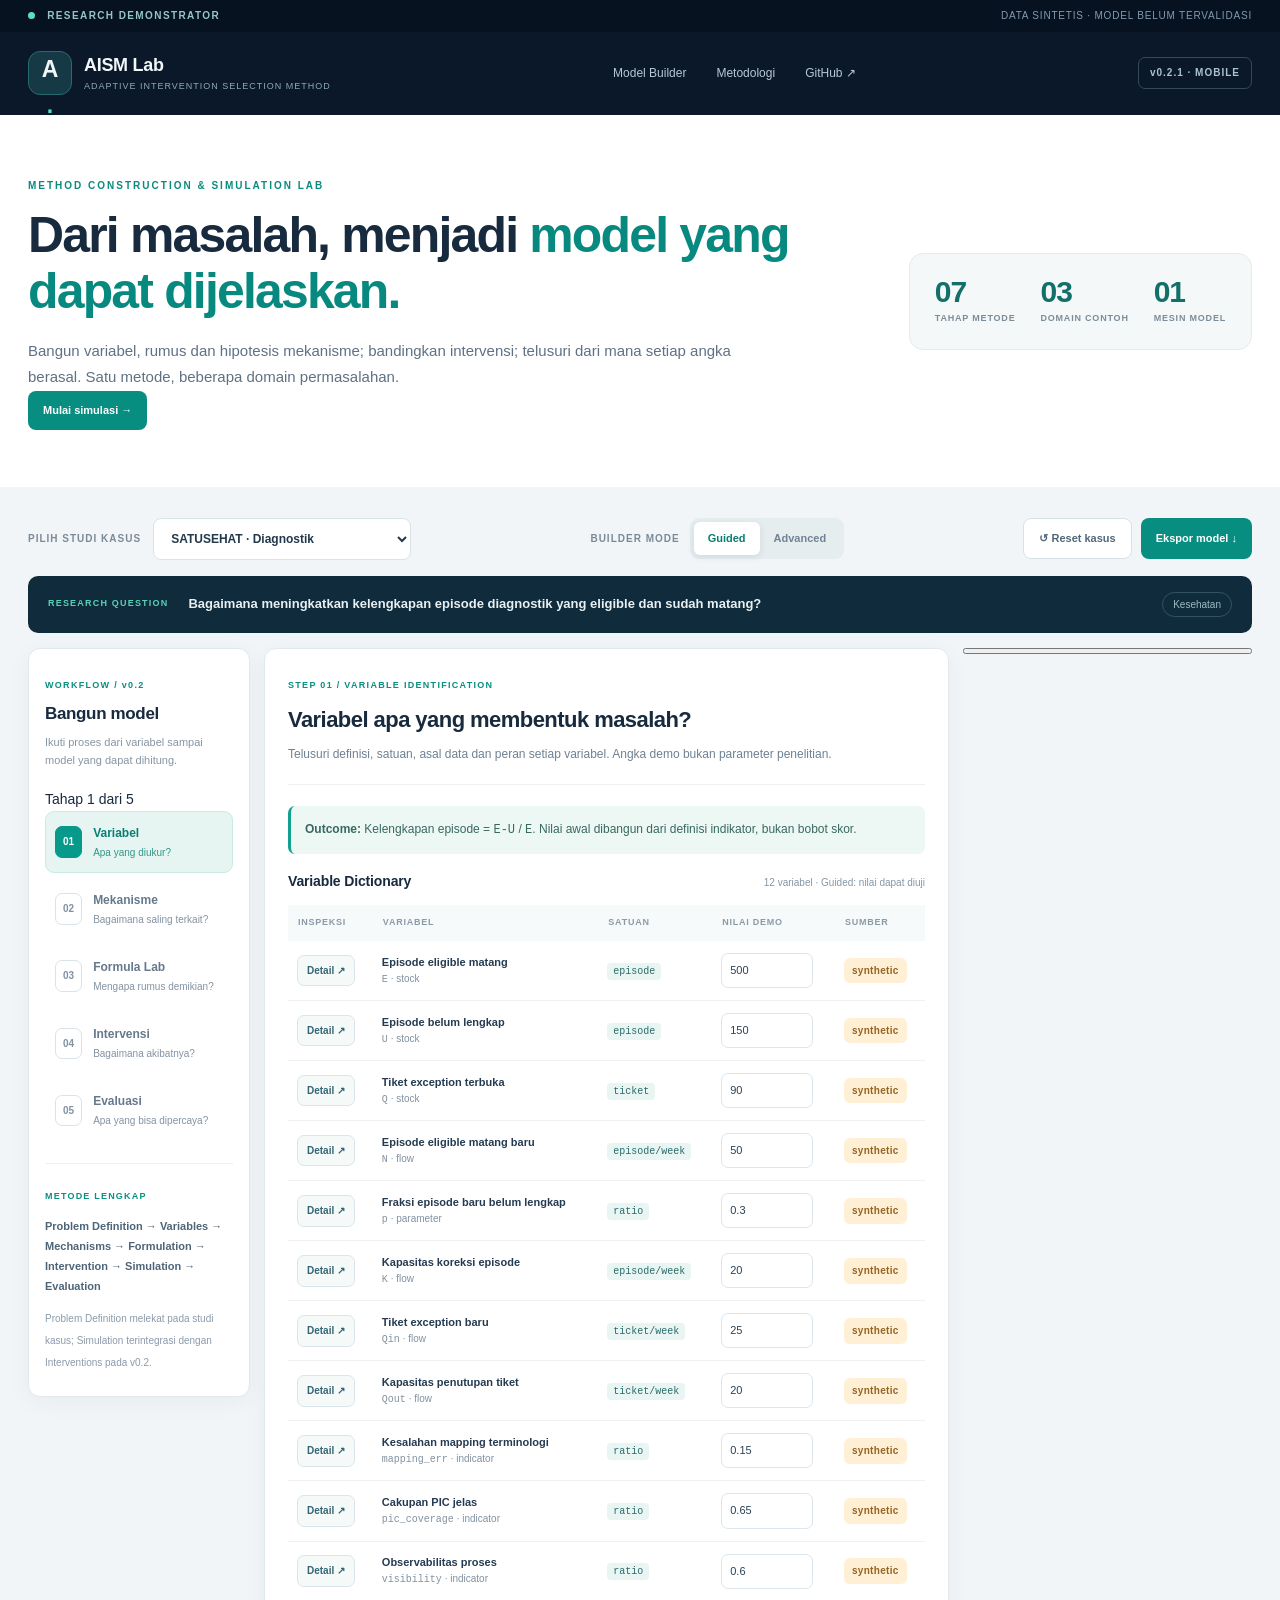
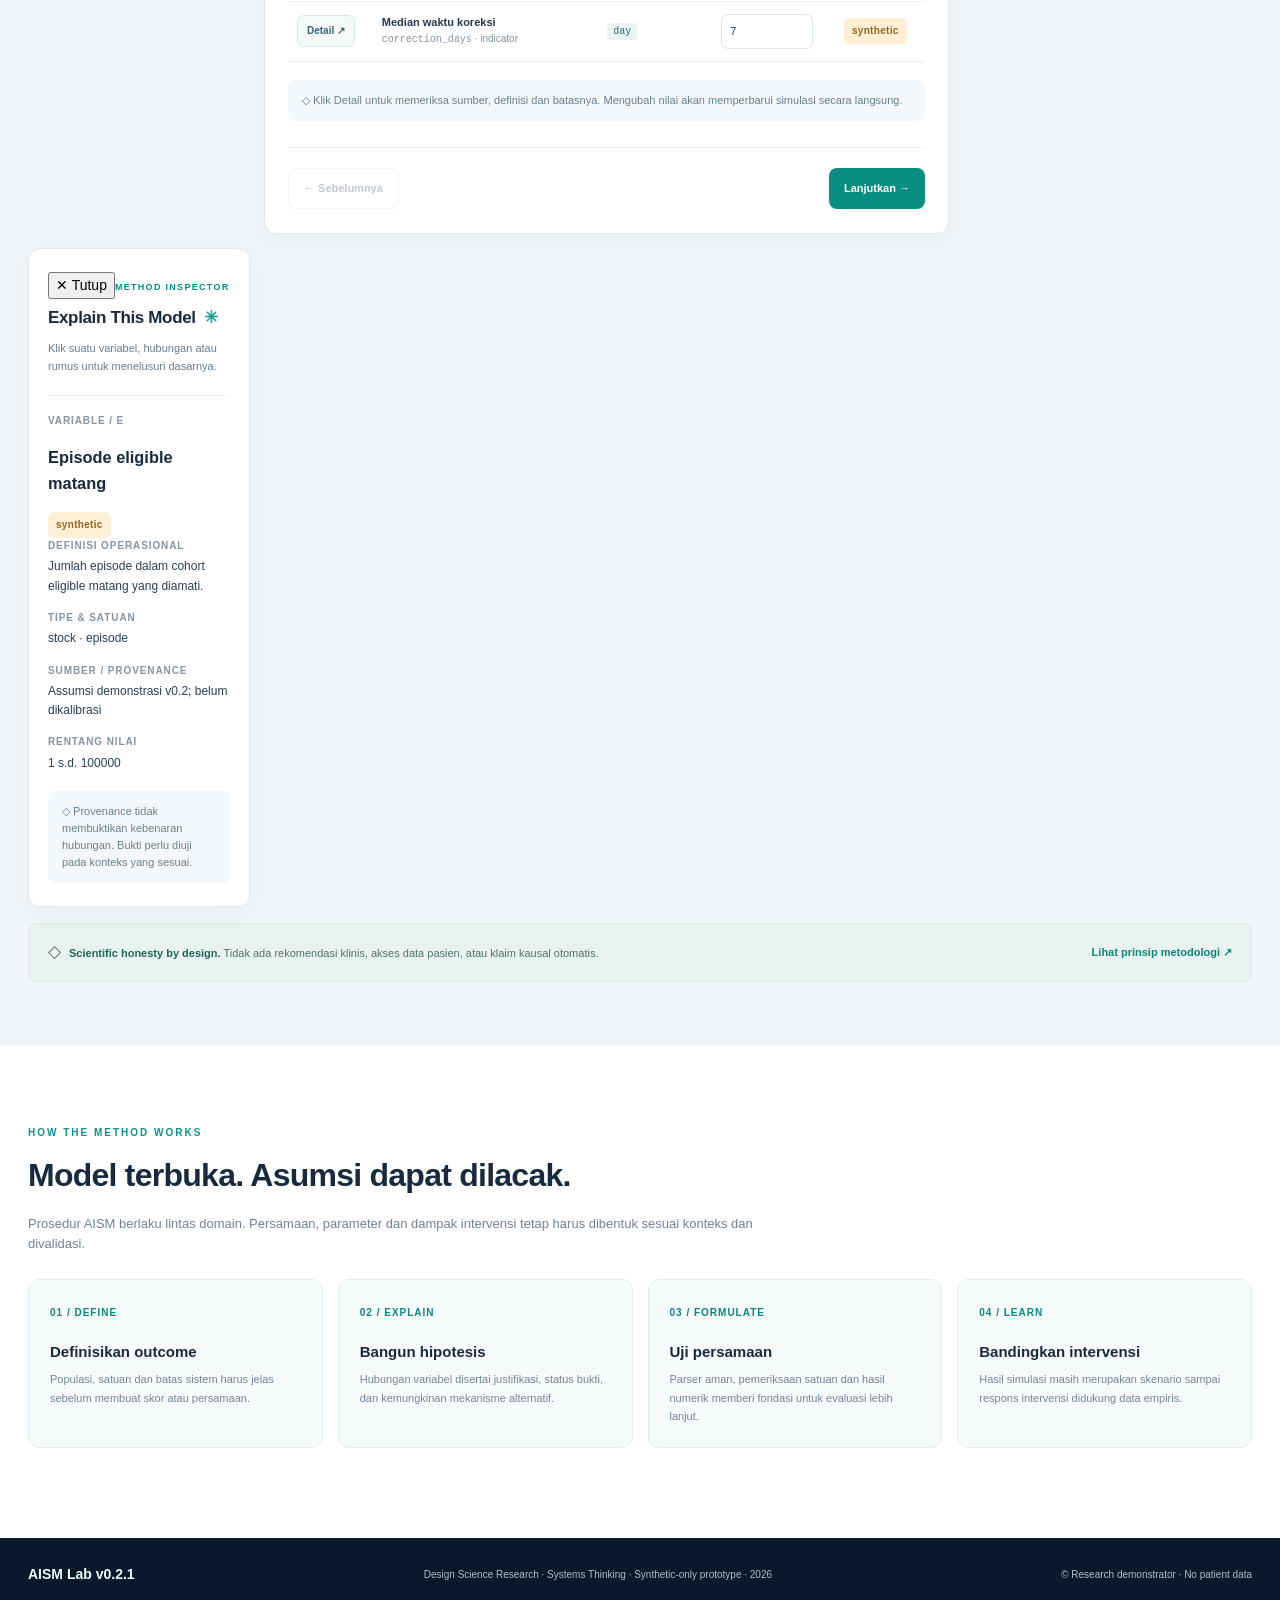
==== commit 01b5396c: "feat(mobile): add responsive view controls, progress and accessible inspector sheet" ====
--- a/index.html
+++ b/index.html
@@ -7,6 +7,7 @@
   <meta name="description" content="AISM Lab v0.2: bangun variabel, hipotesis mekanisme, persamaan dan simulasi intervensi secara transparan.">
   <title>AISM Lab v0.2 — Method Construction & Simulation</title>
   <link rel="stylesheet" href="./styles.css">
+  <link rel="stylesheet" href="./mobile.css">
 </head>
 <body>
   <div class="notice"><span class="live-dot"></span> RESEARCH DEMONSTRATOR <span class="notice-right">DATA SINTETIS · MODEL BELUM TERVALIDASI</span></div>
@@ -14,12 +15,12 @@
     <div class="shell head-inner">
       <a class="identity" href="./"><span class="mark">A<span>.</span></span><span class="brand-copy"><strong>AISM Lab</strong><small>ADAPTIVE INTERVENTION SELECTION METHOD</small></span></a>
       <nav class="head-nav"><a href="#builder">Model Builder</a><a href="#method">Metodologi</a><a href="https://github.com/bofandra/aism" target="_blank" rel="noopener noreferrer">GitHub ↗</a></nav>
-      <span class="version">v0.2 · HYBRID</span>
+      <span class="version">v0.2.1 · MOBILE</span>
     </div>
   </header>
   <main>
     <section class="intro shell">
-      <div class="intro-text"><span class="eyebrow">METHOD CONSTRUCTION & SIMULATION LAB</span><h1>Dari masalah, menjadi <em>model yang dapat dijelaskan.</em></h1><p>Bangun variabel, rumus dan hipotesis mekanisme; bandingkan intervensi; telusuri dari mana setiap angka berasal. Satu metode, beberapa domain permasalahan.</p></div>
+      <div class="intro-text"><span class="eyebrow">METHOD CONSTRUCTION & SIMULATION LAB</span><h1>Dari masalah, menjadi <em>model yang dapat dijelaskan.</em></h1><p>Bangun variabel, rumus dan hipotesis mekanisme; bandingkan intervensi; telusuri dari mana setiap angka berasal. Satu metode, beberapa domain permasalahan.</p><a class="btn btn-primary mobile-start" href="#builder">Mulai simulasi →</a></div>
       <div class="intro-metrics"><div><strong>07</strong><span>TAHAP METODE</span></div><div><strong>03</strong><span>DOMAIN CONTOH</span></div><div><strong>01</strong><span>MESIN MODEL</span></div></div>
     </section>
     <section class="lab-section" id="builder">
@@ -35,6 +36,7 @@
             <span class="section-kicker">WORKFLOW / v0.2</span>
             <h2>Bangun model</h2>
             <p>Ikuti proses dari variabel sampai model yang dapat dihitung.</p>
+            <div class="mobile-step-progress" id="mobile-step-progress" aria-live="polite">Tahap 1 dari 5</div>
             <div class="steps">
               <button type="button" data-step="variables" class="active"><span>01</span><span><strong>Variabel</strong><small>Apa yang diukur?</small></span></button>
               <button type="button" data-step="mechanisms"><span>02</span><span><strong>Mekanisme</strong><small>Bagaimana saling terkait?</small></span></button>
@@ -49,8 +51,9 @@
             <div id="work-area"></div>
             <div class="stage-nav"><button id="prev" class="btn btn-outline" type="button">← Sebelumnya</button><button id="next" class="btn btn-primary" type="button">Lanjutkan →</button></div>
           </section>
-          <aside class="inspector panel" aria-label="Penjelasan metodologis">
-            <div class="inspector-head"><span class="section-kicker">METHOD INSPECTOR</span><h2>Explain This Model <span>✳</span></h2><p>Klik suatu variabel, hubungan atau rumus untuk menelusuri dasarnya.</p></div>
+          <button type="button" id="inspector-backdrop" class="inspector-backdrop" aria-label="Tutup panel penjelasan" tabindex="-1"></button>
+          <aside class="inspector panel" id="inspector" aria-label="Penjelasan metodologis" tabindex="-1">
+            <div class="inspector-head"><button type="button" id="inspector-close" class="inspector-close" aria-label="Tutup penjelasan">✕ <span>Tutup</span></button><span class="section-kicker">METHOD INSPECTOR</span><h2 id="inspector-heading">Explain This Model <span>✳</span></h2><p>Klik suatu variabel, hubungan atau rumus untuk menelusuri dasarnya.</p></div>
             <div id="inspector-body"></div>
           </aside>
         </div>
@@ -68,7 +71,7 @@
       </div>
     </section>
   </main>
-  <footer><div class="shell"><strong>AISM Lab v0.2</strong><span>Design Science Research · Systems Thinking · Synthetic-only prototype · 2026</span><span>© Research demonstrator · No patient data</span></div></footer>
+  <footer><div class="shell"><strong>AISM Lab v0.2.1</strong><span>Design Science Research · Systems Thinking · Synthetic-only prototype · 2026</span><span>© Research demonstrator · No patient data</span></div></footer>
   <script type="module" src="./src/ui.mjs"></script>
 </body>
 </html>
--- a/styles.css
+++ b/styles.css
@@ -1,8 +1,6 @@
-:root{--bg:#f3f6f9;--ink:#122137;--muted:#65758a;--navy:#0b1729;--teal:#13a999;--teal-dark:#098677;--line:#e4eaf0;--card:#fff;--amber:#b7721d;--shadow:0 8px 30px rgba(17,37,62,.045)}
-*{box-sizing:border-box}html{scroll-behavior:smooth}body{margin:0;font-family:Inter,ui-sans-serif,-apple-system,BlinkMacSystemFont,"Segoe UI",sans-serif;color:var(--ink);background:#fff;font-size:14px;line-height:1.55}button,input,select{font:inherit}button{cursor:pointer}a{color:inherit;text-decoration:none}button:focus-visible,a:focus-visible,input:focus-visible,select:focus-visible{outline:3px solid #55cabb;outline-offset:3px}.container{width:min(1240px,calc(100% - 56px));margin:auto}.topline{background:#06121f;color:#acc9d2;padding:8px max(28px,calc((100vw - 1240px)/2));font-size:10px;letter-spacing:1.7px;font-weight:800}.topline-right{float:right;letter-spacing:.5px;font-weight:500;color:#95a1b2}.tiny-dot{display:inline-block;width:7px;height:7px;background:#f3c575;border-radius:50%;margin-right:8px}.tiny-dot.green{background:#20d2b5}.site-header{background:#0b1729;color:white;border-bottom:1px solid rgba(255,255,255,.08)}.header-inner{display:flex;align-items:center;justify-content:space-between;min-height:83px}.brand{display:flex;align-items:center;gap:12px}.brand-icon{background:#1a3845;color:#fff;font-weight:800;border:1px solid #2f6070;width:44px;height:44px;display:grid;place-items:center;border-radius:13px;font-size:24px}.brand-dot{color:#38d9be}.brand strong,.brand small{display:block}.brand strong{font-size:17px;letter-spacing:-.5px}.brand small{color:#98aab9;font-size:10px;letter-spacing:.7px;text-transform:uppercase}.site-header nav{display:flex;gap:36px;font-size:13px;color:#c7d3df}.site-header nav a:hover{color:#51e2cd}.header-tag{border:1px solid #334154;color:#abbac9;padding:8px 13px;border-radius:8px;font-size:10px;letter-spacing:1px;font-weight:700}.hero{padding:72px 0 80px;display:grid;grid-template-columns:1.13fr .87fr;gap:80px;align-items:center;background:#fff}.hero-copy h1{font-size:clamp(37px,4.4vw,63px);line-height:1.11;letter-spacing:-2.4px;margin:19px 0 24px;max-width:690px;font-weight:780}.hero-copy h1 em{font-style:normal;color:#087f75}.lead{color:#5a6d80;font-size:16px;max-width:645px;line-height:1.8}.lead strong{color:#263a4f}.eyebrow{font-size:10px;letter-spacing:2.3px;font-weight:800;text-transform:uppercase;color:#058879}.eyebrow.dark{color:#1d9d90}.hero-actions{display:flex;gap:12px;margin-top:32px}.btn{border:0;display:inline-flex;align-items:center;justify-content:center;gap:15px;border-radius:9px;padding:13px 20px;font-weight:750;font-size:12px;transition:transform .2s,box-shadow .2s;white-space:nowrap}.btn:hover:not(:disabled){transform:translateY(-1px);box-shadow:0 6px 20px rgba(8,79,71,.11)}.btn.primary{background:#099b8d;color:white}.btn.ghost{background:#f0f6f7;color:#0c7168}.btn:disabled{opacity:.48;cursor:not-allowed;transform:none}.hero-diagram{background:#0f2236;color:#fff;border-radius:23px;padding:28px 30px 23px;box-shadow:0 16px 46px rgba(5,24,43,.16);position:relative;overflow:hidden}.hero-diagram:after{content:"";position:absolute;width:230px;height:230px;right:-90px;top:-90px;border-radius:100%;border:45px solid rgba(69,198,176,.06);pointer-events:none}.diagram-label{font-size:10px;font-weight:800;letter-spacing:2px;color:#91bcba;margin-bottom:21px}.diagram-node{display:flex;align-items:center;gap:14px;background:#1a344b;border:1px solid #315169;border-radius:10px;padding:14px 17px}.diagram-node.accent{border-color:#2cc4ad;background:#174b54}.node-index{font-size:11px;font-weight:800;color:#60d6c5}.diagram-node span:nth-child(2){flex:1}.diagram-node strong,.diagram-node small{display:block}.diagram-node strong{font-size:14px}.diagram-node small{font-size:11px;color:#a0b8c9;margin-top:2px}.node-icon{font-size:19px;color:#5ecbbd}.diagram-link{height:23px;text-align:center;color:#429a95;font-size:15px;line-height:23px}.diagram-foot{font-size:9px;letter-spacing:.9px;text-align:center;color:#8cabbc;margin-top:22px;font-weight:750}
-.workspace{background:var(--bg);padding:66px 0 76px}.section-head{display:flex;align-items:flex-end;justify-content:space-between;gap:24px;margin-bottom:28px}.section-head h2{font-size:clamp(26px,2.6vw,36px);letter-spacing:-1.1px;line-height:1.2;margin:8px 0 11px}.section-head p:not(.eyebrow){color:var(--muted);margin:0;max-width:710px}.pill{border-radius:100px;padding:8px 13px;white-space:nowrap;font-size:11px;font-weight:700}.pill.info{background:#e6efef;color:#4b7c7a}.presets{display:flex;align-items:center;gap:8px;flex-wrap:wrap;margin-bottom:22px}.preset-label{color:#607287;font-size:11px;font-weight:800;margin-right:10px}.preset{background:white;border:1px solid #dce5eb;border-radius:8px;font-size:11px;font-weight:750;color:#607285;padding:10px 14px}.preset:hover{border-color:#75bdb5}.preset.active{background:#0c9285;border-color:#0c9285;color:#fff}.dashboard{display:grid;grid-template-columns:288px minmax(0,1fr);align-items:start;gap:19px}.card{background:var(--card);border:1px solid var(--line);border-radius:13px;box-shadow:var(--shadow)}.side-panel{padding:23px 22px}.panel-head{display:flex;justify-content:space-between;align-items:flex-start;gap:12px;margin-bottom:17px}.panel-head h3,.gate h3,.pilot-card h3,.formula-card h3{font-size:16px;letter-spacing:-.4px;margin:3px 0 0;line-height:1.35}.overline{font-size:10px;letter-spacing:1.25px;color:#078f81;font-weight:850}.help-tip{color:#8a9dae}.field-label{display:block;font-weight:800;font-size:11px;margin-bottom:8px}.side-panel select{width:100%;background:#f7fafc;border:1px solid #dbe5eb;border-radius:8px;padding:10px 6px;color:#273b50;font-size:11px}.checkline{display:flex;align-items:center;gap:9px;font-size:11px;color:#43576b;line-height:1.35;margin-top:15px;cursor:pointer}.checkline input{accent-color:#078d7e;width:15px;height:15px;flex:none;margin:0}.field-rule{border-top:1px solid #ebeff3;margin:20px 0}.field-row{display:flex;justify-content:space-between;gap:10px;margin:16px 0 7px;color:#5b6c7d;font-size:11px}.field-row strong{color:#213549;font-size:11px;font-variant-numeric:tabular-nums}.side-panel input[type=range]{width:100%;height:4px;accent-color:#0c9b8e;margin:0;display:block}.reset-button{border:1px solid #dce6eb;color:#465e70;border-radius:8px;background:#f5f9fb;font-size:11px;font-weight:750;width:100%;margin-top:25px;padding:11px}.reset-button:hover{background:#e8f4f2}.results-panel{min-width:0;display:grid;gap:17px}.kpis{display:grid;grid-template-columns:repeat(4,minmax(0,1fr));gap:12px}.kpi{padding:19px 17px}.kpi>span{color:#8290a0;font-size:9px;letter-spacing:.6px;font-weight:850;display:block;min-height:26px}.kpi>strong{font-size:31px;letter-spacing:-1.1px;display:block;margin:4px 0 0;line-height:1.3;font-variant-numeric:tabular-nums}.kpi sup{font-size:13px;letter-spacing:0}.kpi small{color:#8492a0;font-size:10px;line-height:1.3;display:block}.gate{display:flex;align-items:center;gap:17px;padding:20px 22px;border-left:4px solid #0fa895}.gate.warn{border-left-color:#dfa449}.gate.hold{border-left-color:#c26e69}.gate-badge{background:#dcf8ee;color:#0c8b68;width:42px;height:42px;flex:none;display:grid;place-items:center;font-size:19px;border-radius:11px;font-weight:800}.gate.warn .gate-badge{background:#fff3de;color:#ad7527}.gate.hold .gate-badge{background:#ffe9e7;color:#a84c46}.gate>div:nth-child(2){flex:1}.gate p{color:#64798b;font-size:11px;margin:6px 0 0}.status{background:#def8f0;color:#0b896c;font-weight:850;font-size:10px;letter-spacing:.6px;border-radius:6px;padding:6px 9px}.gate.warn .status{color:#9c6b2a;background:#fff1d5}.gate.hold .status{color:#ac5451;background:#ffe9e7}.two-cols{display:grid;grid-template-columns:1fr 1fr;gap:17px}.mechanism-card,.decision-card{padding:21px;min-width:0}.muted{color:var(--muted)}.sm{font-size:11px;margin:-3px 0 15px;line-height:1.5}.mini-chip{font-size:10px;color:#718394;background:#eef3f5;padding:5px 8px;border-radius:5px;white-space:nowrap}.mechanisms{display:grid;gap:12px}.mech-row{display:grid;grid-template-columns:minmax(0,1fr) 40px;gap:7px;align-items:center}.mech-main{min-width:0}.mech-meta{display:flex;justify-content:space-between;align-items:center;font-size:11px;margin-bottom:5px;gap:10px}.mech-meta strong{color:#26394b;font-weight:750}.mech-score{color:#1c675f;font-size:11px;font-variant-numeric:tabular-nums;text-align:right;font-weight:800}.mech-track{height:7px;background:#eaf0f3;border-radius:6px;overflow:hidden}.mech-fill{height:100%;background:#7fa8ab;border-radius:6px}.mech-row.winner .mech-fill{background:#0fa491}.mech-row.winner .mech-meta strong{color:#08796f}.small-note{font-size:10px;color:#8794a3;line-height:1.6;margin-top:16px}.recommendation-title{font-size:17px;line-height:1.3;letter-spacing:-.45px;font-weight:800;margin:12px 0 7px}.recommendation-description{font-size:12px;color:#647589;margin:0 0 14px}.reason-box{background:#eff7f5;border-left:3px solid #16a592;padding:12px;border-radius:6px;font-size:11px;color:#315f5c;line-height:1.6}.decision-meta{display:grid;grid-template-columns:1fr;gap:9px;margin-top:16px}.decision-meta>div{display:grid;grid-template-columns:66px 1fr;gap:9px;border-bottom:1px solid #edf0f3;padding-bottom:9px;font-size:11px}.decision-meta span{color:#93a0ab;font-size:10px;text-transform:uppercase;font-weight:800}.decision-meta strong{color:#334a5d;line-height:1.5;font-weight:650}.decision-chip{font-size:10px;padding:5px 8px;border-radius:6px;background:#e4f5f1;color:#057c6e;font-weight:800;display:inline-block}.decision-chip.hold{background:#fff2de;color:#a57332}.pilot-card{padding:23px 25px}.pilot-top{display:flex;justify-content:space-between;gap:20px}.pilot-top p{color:#718095;font-size:12px;max-width:670px;margin:8px 0 0}.pilot-actions{display:flex;align-items:flex-start}.muted-btn{background:#f2f6f8;color:#526e7e;border:1px solid #e2e8ed}.approval-row{display:flex;justify-content:space-between;align-items:center;gap:18px;padding:17px 0 14px;margin-top:14px;border-top:1px solid #eef1f3}.approval{margin:0;font-size:12px}.projection-message{background:#f5f8fa;color:#607588;padding:9px 12px;font-size:11px;border-radius:7px;margin-bottom:13px}.projection-message.success{background:#e5f7f0;color:#16755f}.projection-message.error{background:#fff1e5;color:#946d31}.chart-legend{display:flex;justify-content:flex-end;gap:22px;font-size:10px;color:#718094;margin:18px 0 7px}.line{display:inline-block;vertical-align:middle;width:17px;height:3px;margin-right:6px;border-radius:2px}.line.baseline{background:#9aafc1}.line.treated{background:#11a48e}.chart-holder{width:100%;min-height:230px}.chart-holder svg{width:100%;height:auto;display:block}.projection-stats{display:flex;gap:12px;flex-wrap:wrap}.stat-chip{background:#f4f8fa;border:1px solid #e7eff2;border-radius:8px;padding:10px 13px;flex:1;min-width:135px}.stat-chip strong{display:block;font-size:18px;font-variant-numeric:tabular-nums}.stat-chip span{font-size:10px;color:#768598}.stat-chip.result{background:#e7f8f3;border-color:#d4eee4}.stat-chip.result strong{color:#078c74}.trace-card{padding:21px 24px}.text-button{border:0;background:transparent;color:#07887b;font-size:11px;font-weight:800}.trace{display:grid;grid-template-columns:repeat(4,minmax(0,1fr));gap:13px}.trace-step{background:#f7f9fb;border-radius:9px;padding:14px;min-height:137px}.trace-number{display:block;color:#12a58f;font-weight:850;letter-spacing:1px;font-size:10px;margin-bottom:8px}.trace-step strong{font-size:12px;display:block;margin-bottom:6px}.trace-step p{font-size:10px;color:#718297;margin:0;line-height:1.6}
-.method-section{padding-top:80px;padding-bottom:90px}.method-grid{display:grid;grid-template-columns:repeat(4,minmax(0,1fr));gap:16px}.method-card{padding:22px;background:#f6f9fb;border:1px solid #e6edf0;border-radius:13px}.method-index{font-size:11px;color:#0ba893;font-weight:850;letter-spacing:1px}.method-card h3{font-size:15px;margin:18px 0 9px;letter-spacing:-.3px}.method-card p{font-size:12px;color:#667a8b;line-height:1.72;margin:0}.formula-card{display:flex;justify-content:space-between;gap:20px;background:#10273b;color:#fff;border-radius:15px;padding:30px 34px;margin-top:23px;overflow:hidden}.formula-card h3{font-size:20px;margin:8px 0}.formula-card p{color:#b3c9d6;font-size:12px;max-width:840px}.formula-card code{display:inline-block;background:#1b3d4c;border:1px solid #315667;padding:12px 15px;color:#6ce1c5;border-radius:7px;white-space:normal;font-size:11px;overflow-wrap:anywhere}.formula-graphic{align-self:center;font-size:74px;line-height:1;color:#5ac8b6;opacity:.5;display:flex;flex-direction:column}.formula-graphic small{font-size:11px}.evaluation-section{background:#f2f6f8;padding:72px 0 84px}.evaluation-grid{display:grid;grid-template-columns:repeat(4,minmax(0,1fr));gap:15px}.evaluation-step{background:#fff;border:1px solid #e2eaf0;border-top:3px solid #169f8f;border-radius:11px;padding:21px}.step-tag{font-size:10px;letter-spacing:1.1px;color:#0b9688;font-weight:850}.evaluation-step h3{font-size:16px;margin:17px 0 8px}.evaluation-step p{font-size:12px;color:#687d91;line-height:1.65;min-height:95px}.evaluation-step small{font-size:10px;color:#0c8073;font-weight:750}.research-note{margin-top:24px;border:1px solid #cfdfdf;background:#e9f3f2;border-radius:12px;padding:17px 24px;display:flex;gap:20px;align-items:center}.research-note span{font-size:28px;color:#0c9c87}.research-note p{font-size:13px;color:#476a70;line-height:1.7;margin:0}footer{background:#08182a;color:#dbe7eb;padding:32px 0}.footer-inner{display:flex;justify-content:space-between;align-items:center;gap:20px}.footer-inner strong{font-size:18px}.footer-inner p,.footer-inner>div:nth-child(2){font-size:10px;color:#899dae;margin:4px 0}
-@media(max-width:1180px){.hero{gap:38px}.dashboard{grid-template-columns:275px minmax(0,1fr)}.kpis{grid-template-columns:repeat(2,minmax(0,1fr))}.two-cols{grid-template-columns:1fr}.mechanisms{grid-template-columns:repeat(2,minmax(0,1fr))}.trace{grid-template-columns:repeat(2,1fr)}.method-grid,.evaluation-grid{grid-template-columns:repeat(2,1fr)}}
-@media(max-width:780px){.container{width:min(100% - 32px,1240px)}.topline{padding:9px 16px}.topline-right{display:none}.header-inner{min-height:72px}.header-tag{display:none}.site-header nav{gap:15px;font-size:11px}.brand small{display:none}.hero{grid-template-columns:1fr;padding:49px 0}.hero-copy h1{letter-spacing:-1.7px}.hero-diagram{max-width:560px;width:100%;margin:auto}.workspace{padding:45px 0}.section-head{display:block}.section-head .pill{margin-top:15px;display:inline-block}.dashboard{grid-template-columns:1fr}.side-panel{display:grid;grid-template-columns:1fr;grid-auto-flow:row}.field-row{margin-top:15px}.kpis{grid-template-columns:repeat(2,1fr)}.pilot-top,.approval-row{flex-wrap:wrap}.approval-row .btn{width:100%}.method-section,.evaluation-section{padding:50px 0}.formula-graphic{display:none}}
-@media(max-width:500px){body{font-size:13px}.site-header nav a{font-size:10px}.site-header nav{gap:11px}.brand-icon{width:35px;height:35px;font-size:20px}.brand strong{font-size:13px}.hero-copy h1{font-size:36px}.hero-actions{flex-wrap:wrap}.hero-actions .btn{flex:1}.section-head h2{font-size:26px}.presets{gap:6px}.preset{font-size:10px;padding:9px}.preset-label{width:100%;margin:0 0 4px}.kpi{padding:15px 13px}.kpi>strong{font-size:25px}.gate{flex-wrap:wrap}.gate .status{margin-left:58px}.mechanisms{grid-template-columns:1fr}.trace{grid-template-columns:1fr}.method-grid,.evaluation-grid{grid-template-columns:1fr}.evaluation-step p{min-height:0}.pilot-card{padding:18px}.chart-legend{justify-content:flex-start;flex-wrap:wrap}.footer-inner{display:block}.footer-inner>div:nth-child(2){margin-top:16px}}
-@media(prefers-reduced-motion:reduce){html{scroll-behavior:auto}*,*:before,*:after{transition:none!important}}
+:root{--navy:#0b1829;--navy2:#112b3d;--teal:#0b9383;--teal2:#dff5ee;--text:#182a3e;--sub:#637489;--line:#e2e9ed;--bg:#f1f5f7;--white:#fff;--warn:#a97831;--bad:#b45651;--shadow:0 5px 25px rgba(13,36,57,.045)}
+*{box-sizing:border-box}html{scroll-behavior:smooth}body{font:14px/1.55 Inter,ui-sans-serif,-apple-system,BlinkMacSystemFont,"Segoe UI",sans-serif;background:#fff;color:var(--text);margin:0}input,select,button,textarea{font:inherit}button{cursor:pointer}a{color:inherit;text-decoration:none}button:focus-visible,a:focus-visible,input:focus-visible,select:focus-visible,textarea:focus-visible{outline:3px solid #38c6b4;outline-offset:2px}.shell{width:min(1370px,calc(100% - 56px));margin:auto}.notice{background:#071221;color:#95c5c4;font-size:10px;letter-spacing:1.4px;font-weight:750;padding:8px max(28px,calc((100vw - 1370px)/2))}.notice-right{float:right;color:#829aae;font-weight:500;letter-spacing:.8px}.live-dot{display:inline-block;width:7px;height:7px;background:#5fdeb9;border-radius:50%;margin-right:8px}.header{background:var(--navy);color:#f1f6f8}.head-inner{min-height:83px;display:flex;align-items:center;justify-content:space-between;gap:20px}.identity{display:flex;gap:12px;align-items:center}.mark{background:#163a45;border:1px solid #286a72;width:44px;height:44px;border-radius:12px;display:grid;place-items:center;font-size:23px;font-weight:850}.mark span{color:#4be2c4}.brand-copy strong,.brand-copy small{display:block}.brand-copy strong{font-size:18px;letter-spacing:-.3px}.brand-copy small{font-size:9px;letter-spacing:1px;color:#8daab8}.head-nav{display:flex;gap:30px;font-size:12px;color:#b5c9d2}.head-nav a:hover{color:#55dfc6}.version{border:1px solid #36495c;border-radius:7px;padding:7px 11px;font-size:10px;font-weight:750;letter-spacing:1px;color:#a9c3cc}.intro{display:flex;align-items:center;justify-content:space-between;gap:36px;padding:59px 0 57px}.intro-text{max-width:780px}.eyebrow{color:#088b7e;font-size:10px;font-weight:850;letter-spacing:2px}.intro h1{font-size:clamp(30px,3.9vw,51px);letter-spacing:-1.8px;line-height:1.12;margin:13px 0 18px}.intro h1 em{font-style:normal;color:#07897f}.intro p{color:#5f7183;max-width:745px;font-size:15px;line-height:1.75;margin:0}.intro-metrics{display:flex;gap:25px;background:#f4f8f8;padding:23px 25px;border:1px solid #e4ebee;border-radius:14px;flex:none}.intro-metrics div{display:grid;gap:5px;min-width:68px}.intro-metrics strong{font-size:30px;line-height:1;font-weight:800;letter-spacing:-1px;color:#126f69}.intro-metrics span{font-size:9px;letter-spacing:.8px;color:#7c8c99;font-weight:800;white-space:nowrap}.lab-section{background:var(--bg);padding:31px 0 64px}.lab-toolbar{display:flex;justify-content:space-between;align-items:center;gap:20px;flex-wrap:wrap;margin-bottom:16px}.choose{display:flex;align-items:center;gap:12px}.choose label,.mode-switch>span{font-size:10px;letter-spacing:1px;font-weight:850;color:#7b8a98}.choose select{border:1px solid #d9e4e7;border-radius:8px;background:#fff;color:#23384b;font-size:12px;font-weight:750;padding:12px 28px 12px 13px;min-width:235px}.mode-switch{display:flex;align-items:center;gap:10px}.segmented{display:flex;background:#e5edef;padding:4px;border-radius:9px}.segmented button{background:transparent;border:0;padding:8px 14px;border-radius:6px;color:#718294;font-weight:750;font-size:11px}.segmented button.selected{background:#fff;color:#087e73;box-shadow:0 2px 7px #091e2b18}.toolbar-actions{display:flex;gap:9px}.btn{border:0;background:#fff;border-radius:8px;padding:11px 15px;font-size:11px;font-weight:800;display:inline-flex;align-items:center;gap:8px;justify-content:center;white-space:nowrap}.btn-primary{background:#078e80;color:#fff}.btn-primary:hover{background:#087d72}.btn-outline{background:#fff;border:1px solid #d7e2e7;color:#52677b}.btn-outline:hover{background:#f9fcfd}.btn:disabled{opacity:.35;cursor:not-allowed}.question-strip{background:#102b3b;color:#e8f0f2;border-radius:10px;padding:16px 20px;display:flex;align-items:center;gap:20px;margin-bottom:15px}.question-index{letter-spacing:1.2px;font-size:9px;font-weight:850;color:#5ad0b8;white-space:nowrap}.question-strip strong{font-size:13px;font-weight:600;flex:1}.question-meta{color:#9fbdc4;border:1px solid #315364;padding:4px 10px;border-radius:20px;font-size:10px;white-space:nowrap}.lab-layout{display:grid;grid-template-columns:222px minmax(0,1fr) 289px;gap:14px;align-items:start}.panel{background:var(--white);border:1px solid var(--line);border-radius:12px;box-shadow:var(--shadow)}.stepper{padding:24px 16px}.section-kicker{font-size:9px;letter-spacing:1.3px;color:#078f80;font-weight:850}.stepper h2,.inspector h2{font-size:17px;letter-spacing:-.35px;margin:6px 0 7px}.stepper>p,.inspector-head>p{font-size:11px;color:#8695a3;line-height:1.6;margin:0 0 20px}.steps{display:grid;gap:5px}.steps button{padding:12px 9px;border:1px solid transparent;background:transparent;width:100%;border-radius:9px;display:flex;align-items:center;gap:11px;text-align:left;color:#66798c}.steps button:hover{background:#f6f9fb}.steps button.active{background:#e7f5f2;border-color:#cbeae2;color:#087f72}.steps button>span:first-child{font-size:10px;border:1px solid #d9e3e9;border-radius:7px;padding:7px;font-weight:850;color:#8392a3}.steps button.active>span:first-child{background:#079989;color:#fff;border-color:#079989}.steps strong,.steps small{display:block}.steps strong{font-size:12px}.steps small{font-size:10px;opacity:.8;margin-top:2px}.side-promo{border-top:1px solid #edf2f3;margin-top:22px;padding-top:20px}.side-promo>span{font-size:9px;color:#0c9081;letter-spacing:1.2px;font-weight:850}.side-promo p{font-size:11px;color:#4e6578;font-weight:700;line-height:1.8}.side-promo small{color:#8a9aaa;font-size:10px}.main-panel{min-height:610px;padding:24px 23px}.workspace-head{border-bottom:1px solid #edf0f3;padding-bottom:19px;margin-bottom:21px}.workspace-head h2{font-size:22px;letter-spacing:-.55px;margin:8px 0}.workspace-head p{font-size:12px;color:#6e8192;line-height:1.65;margin:0}.inspector{padding:23px 19px;position:sticky;top:15px}.inspector h2{display:flex;align-items:center;gap:8px}.inspector h2 span{color:#0ca393}.inspector-head{border-bottom:1px solid #edf0f3;margin-bottom:17px}.inspector p{font-size:11px;color:#687e90;line-height:1.67}.inspector .field{margin-bottom:14px}.inspection-label{font-size:10px;letter-spacing:.9px;text-transform:uppercase;font-weight:850;color:#8595a2}.inspection-value{font-size:12px;color:#2a4055;line-height:1.6;margin:4px 0 12px;overflow-wrap:anywhere}.explain-callout{background:#eaf8f3;border-left:3px solid #0ba68f;border-radius:6px;padding:12px;color:#34685f;font-size:11px;line-height:1.7}.badge{display:inline-flex;border-radius:6px;background:#eef3f5;color:#567085;font-size:10px;font-weight:850;padding:5px 8px;letter-spacing:.3px}.badge.synthetic{background:#fff0d5;color:#936422}.badge.valid{background:#e4f6ed;color:#167960}.badge.hypo{background:#eaf1f9;color:#486a9b}.box-title{display:flex;align-items:center;justify-content:space-between;gap:10px;margin:15px 0 12px}.box-title h3{font-size:14px;letter-spacing:-.15px;margin:0}.box-title small{font-size:10px;color:#8496a4}.intro-card{background:#edf7f4;border-left:3px solid #12a18e;padding:14px;border-radius:7px;color:#38695f;font-size:12px;margin-bottom:17px;line-height:1.65}.table-wrap{overflow-x:auto}.data-table{width:100%;border-collapse:collapse;min-width:510px;text-align:left}.data-table th{font-size:9px;letter-spacing:.75px;color:#8b9aa8;text-transform:uppercase;background:#f7fafb;font-weight:850;padding:11px 10px}.data-table td{font-size:11px;padding:12px 9px;border-bottom:1px solid #eef2f5;vertical-align:middle}.data-table tr:hover td{background:#fbfdfc}.data-table strong{font-size:11px;color:#243b51}.data-table small{font-size:10px;color:#8192a0;display:block}.code-tag{font:10px ui-monospace,SFMono-Regular,Consolas,monospace;color:#2a6b69;background:#e9f5f2;padding:3px 6px;border-radius:4px;display:inline-block}.value-input{width:92px;padding:8px;border-radius:7px;border:1px solid #dce5eb;color:#284257;background:#fff;font-size:11px}.value-input:disabled{background:#f6f9fa;color:#667a8b;border-color:#e8eef1}.text-field{width:100%;border:1px solid #d5e3e8;background:#fff;color:#273e52;padding:10px 12px;border-radius:7px;font-size:12px;min-width:0}.text-area{min-height:70px;resize:vertical}.mini-btn{border:1px solid #dae5e9;color:#356575;background:#f5faf9;border-radius:7px;font-size:10px;font-weight:750;padding:7px 9px}.mini-btn.danger{color:#a55252;background:#fff8f7;border-color:#ead6d4}.mini-btn:disabled{opacity:.4}.row-actions{display:flex;gap:5px;flex-wrap:wrap}.form-grid{display:grid;grid-template-columns:1fr 1fr;gap:12px}.form-grid label{display:block;font-size:10px;font-weight:800;color:#718698;margin-bottom:6px}.form-grid .full{grid-column:1/-1}.edit-box{margin-top:20px;background:#f8fafb;border:1px solid #e7eef2;border-radius:10px;padding:16px}.edit-box h3{font-size:13px;margin:0 0 13px}.step-summary{display:flex;align-items:center;gap:8px;margin:18px 0 0;padding:12px 14px;border-radius:7px;background:#f5f8fa;font-size:11px;color:#658091}.stage-nav{display:flex;justify-content:space-between;gap:10px;border-top:1px solid #edf1f3;margin-top:26px;padding-top:20px}.edge-list,.formula-list,.intervention-list{display:grid;gap:10px}.edge-card,.formula-card,.intervention-card{border:1px solid #e0e9ed;border-radius:9px;padding:14px;display:grid;gap:9px;background:#fff}.edge-card.selected,.formula-card.selected,.intervention-card.selected{border-color:#35b9a5;box-shadow:0 0 0 2px #16a89114}.edge-chain{display:flex;align-items:center;gap:8px;font-size:12px;flex-wrap:wrap}.edge-chain strong{background:#f0f6f8;padding:6px 8px;border-radius:6px;font-family:ui-monospace,SFMono-Regular,Consolas,monospace;font-size:10px}.edge-chain .positive{color:#087e6c}.edge-chain .negative{color:#a86c30}.muted{color:#7a8d9c}.small{font-size:10px}.edge-card p,.formula-card p,.intervention-card p{color:#718496;font-size:11px;margin:0;line-height:1.55}.formula-card code{display:block;padding:11px;border-radius:6px;background:#10293b;color:#9cf2dc;font:12px/1.6 ui-monospace,Consolas,monospace;overflow-wrap:anywhere}.formula-card .formula-input{font:11px ui-monospace,Consolas,monospace}.card-top{display:flex;align-items:start;justify-content:space-between;gap:10px}.card-top h3{font-size:12px;margin:0}.card-top .small{white-space:nowrap}.edge-editor{display:grid;gap:10px}.editor-flex{display:flex;flex-wrap:wrap;gap:10px;align-items:center}.editor-flex>*{flex:1;min-width:100px}.helper-text{font-size:10px;color:#8798a5;margin-top:8px;line-height:1.55}.lineage-list{display:grid;gap:7px;margin:14px 0}.lineage-item{display:flex;gap:8px;align-items:center;background:#f4f8fa;border:1px solid #e9f0f3;padding:8px;border-radius:6px;font-size:10px}.lineage-item span:last-child{margin-left:auto;color:#80919c}.alert{border:1px solid;border-radius:9px;padding:11px 13px;font-size:11px;line-height:1.55;margin:8px 0}.alert.error{background:#fff0ef;border-color:#efd2d0;color:#a7524c}.alert.warning{background:#fff8ed;border-color:#f1e2c9;color:#9a712f}.alert.pass{background:#eaf8f1;border-color:#cdeada;color:#19765a}.diagnostic-list{max-height:200px;overflow:auto}.chart-card{background:#fcfefe;border:1px solid #e5edf1;padding:16px;border-radius:10px;margin-top:16px}.chart-card svg{width:100%;height:auto;display:block}.legend{display:flex;align-items:center;gap:14px;flex-wrap:wrap;font-size:10px;color:#687f90;margin-bottom:10px}.legend-chip{display:inline-flex;align-items:center;gap:5px}.swatch{display:inline-block;width:14px;height:3px;background:#94a7b8;border-radius:5px}.scenario-grid{display:grid;grid-template-columns:repeat(2,minmax(0,1fr));gap:11px}.scenario{border:1px solid #e0e8ec;border-radius:9px;padding:13px;background:#fff}.scenario.primary{border-color:#82d8c7;background:#f2fcf8}.scenario strong{font-size:12px;display:block;margin:6px 0}.scenario .value{font-size:26px;letter-spacing:-.8px;font-weight:800}.scenario small{color:#72869a}.scenario p{margin:6px 0 0;color:#697d91;font-size:10px}.assumption-list{display:flex;flex-wrap:wrap;gap:6px;margin-top:9px}.assumption-list span{background:#eaf3f5;border-radius:4px;padding:4px 6px;font-family:monospace;color:#466477;font-size:10px}.action-footer{display:flex;gap:8px;flex-wrap:wrap;align-items:center;margin-top:14px}.grid-2{display:grid;grid-template-columns:1fr 1fr;gap:12px}.metric{border:1px solid #e5edf0;background:#f8fafb;border-radius:9px;padding:13px}.metric label{font-size:10px;color:#7a8b9a;display:block}.metric strong{font-size:22px}.metric p{font-size:10px;color:#7f90a1;margin:0}.bottom-strip{margin-top:16px;display:flex;justify-content:space-between;gap:15px;align-items:center;background:#e8f2f1;border:1px solid #d8e8e4;padding:15px 19px;border-radius:9px;color:#52736d;font-size:11px}.bottom-strip strong{color:#206758}.bottom-strip a{color:#078879;white-space:nowrap;font-weight:800}.shield{font-size:17px;margin-right:8px}.method{padding:75px 0 90px}.eyebrow.dark{color:#0c9588}.section-heading h2{font-size:32px;letter-spacing:-.75px;margin:9px 0}.section-heading p{max-width:760px;color:#718397;font-size:13px}.method-grid{display:grid;grid-template-columns:repeat(4,1fr);gap:15px;margin-top:25px}.method-grid article{border:1px solid #e5ecef;background:#f7fafb;padding:21px;border-radius:11px}.method-grid article span{color:#078a7c;font-size:10px;font-weight:850;letter-spacing:1px}.method-grid article h3{font-size:15px;margin:17px 0 7px}.method-grid article p{font-size:11px;color:#73869a;margin:0;line-height:1.7}footer{background:#09192b;color:#aebfc9;padding:26px 0}footer .shell{display:flex;justify-content:space-between;align-items:center;gap:16px;font-size:10px}footer strong{font-size:14px;color:#f0f7f7}
+@media(max-width:1260px){.lab-layout{grid-template-columns:204px minmax(0,1fr)}.inspector{grid-column:2;position:static}.main-panel{min-height:0}.intro-metrics{gap:10px}.intro-metrics strong{font-size:25px}}
+@media(max-width:850px){.shell{width:min(100% - 30px,1370px)}.intro{display:block;padding:42px 0}.intro-metrics{margin-top:23px;justify-content:space-around}.lab-layout{grid-template-columns:1fr}.stepper{padding:15px}.stepper h2,.stepper>p,.side-promo{display:none}.steps{display:flex;overflow-x:auto}.steps button{min-width:140px}.inspector{grid-column:auto}.head-nav{display:none}.lab-toolbar{gap:12px}.question-strip{flex-wrap:wrap}.method-grid{grid-template-columns:repeat(2,1fr)}}
+@media(max-width:580px){.notice-right{display:none}.notice{padding:9px 15px}.head-inner{min-height:70px}.brand-copy strong{font-size:14px}.brand-copy small{display:none}.mark{width:36px;height:36px;font-size:19px}.version{font-size:8px}.intro h1{font-size:33px}.intro p{font-size:13px}.intro-metrics{padding:15px}.intro-metrics span{font-size:7px}.lab-toolbar,.choose,.mode-switch{width:100%}.choose{flex-wrap:wrap}.choose select{width:100%}.toolbar-actions{width:100%}.toolbar-actions .btn{flex:1}.mode-switch{justify-content:space-between}.question-meta{display:none}.main-panel,.inspector{padding:17px}.workspace-head h2{font-size:19px}.form-grid,.scenario-grid,.grid-2{grid-template-columns:1fr}.method-grid{grid-template-columns:1fr}.bottom-strip,footer .shell{display:block}.bottom-strip a{display:block;margin-top:10px}footer span{display:block;margin-top:9px}}
+@media(prefers-reduced-motion:reduce){html{scroll-behavior:auto}}
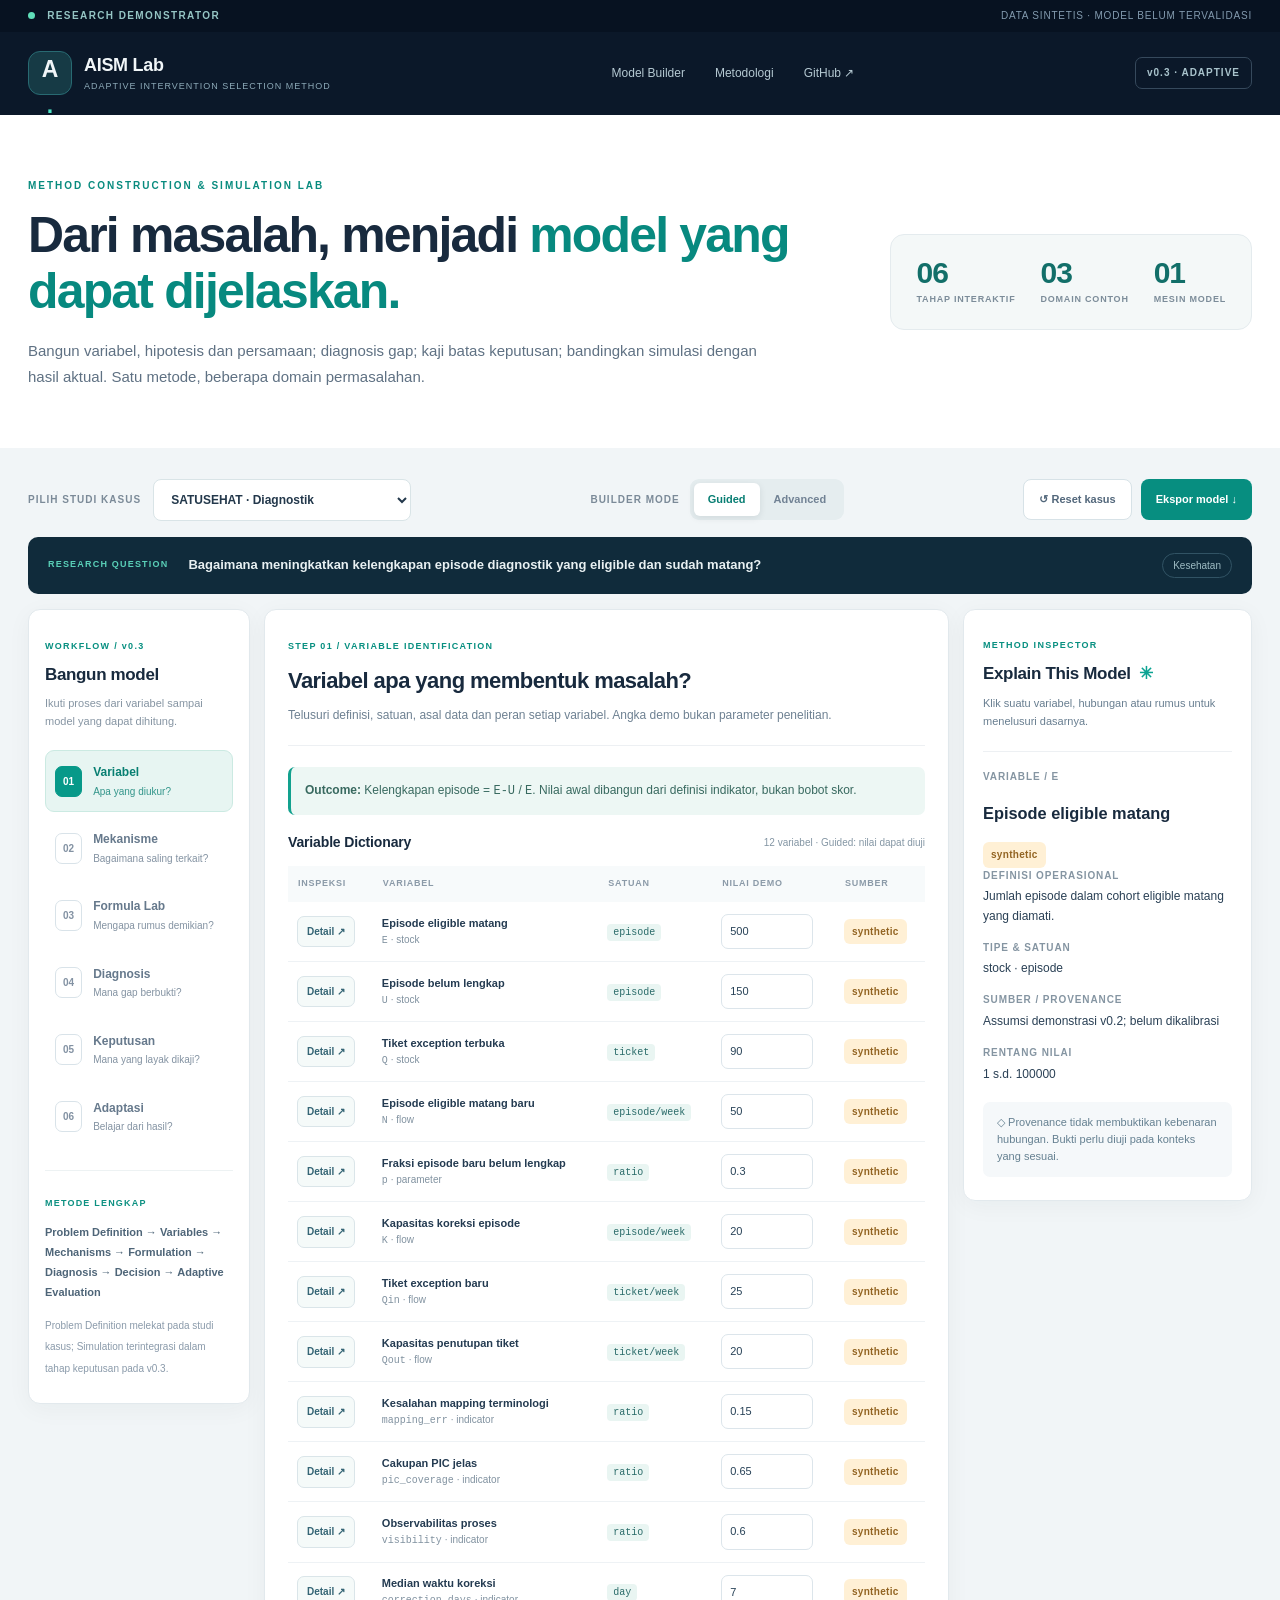
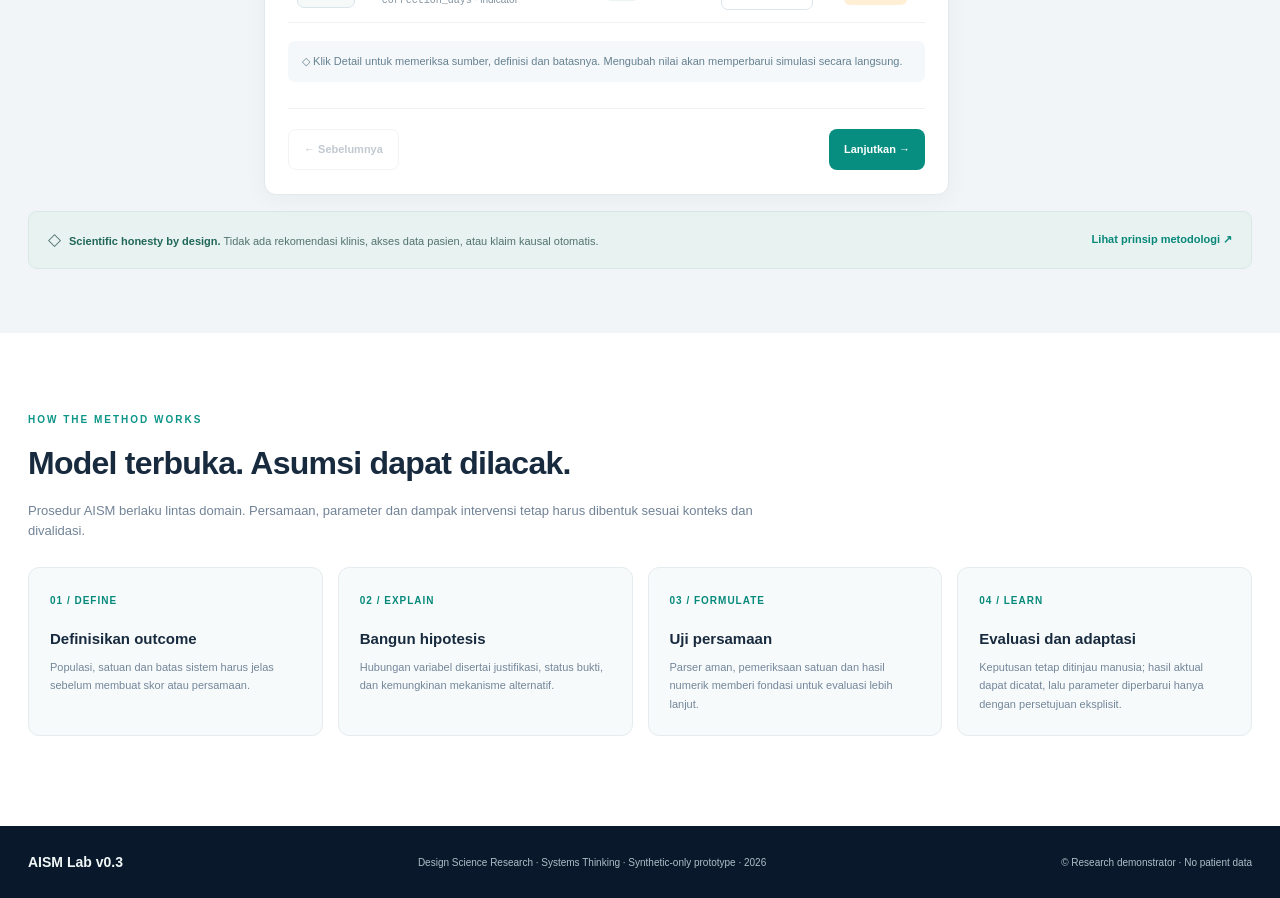
==== commit f001a993: "feat(v0.3): publish six-step research lab navigation" ====
--- a/index.html
+++ b/index.html
@@ -4,8 +4,8 @@
   <meta charset="utf-8">
   <meta name="viewport" content="width=device-width,initial-scale=1">
   <meta name="theme-color" content="#0B1829">
-  <meta name="description" content="AISM Lab v0.2: bangun variabel, hipotesis mekanisme, persamaan dan simulasi intervensi secara transparan.">
-  <title>AISM Lab v0.2 — Method Construction & Simulation</title>
+  <meta name="description" content="AISM Lab v0.3: bangun variabel, hipotesis mekanisme, persamaan dan simulasi intervensi secara transparan.">
+  <title>AISM Lab v0.3 — Explainable Intervention Decision Lab</title>
   <link rel="stylesheet" href="./styles.css">
   <link rel="stylesheet" href="./mobile.css">
 </head>
@@ -15,13 +15,13 @@
     <div class="shell head-inner">
       <a class="identity" href="./"><span class="mark">A<span>.</span></span><span class="brand-copy"><strong>AISM Lab</strong><small>ADAPTIVE INTERVENTION SELECTION METHOD</small></span></a>
       <nav class="head-nav"><a href="#builder">Model Builder</a><a href="#method">Metodologi</a><a href="https://github.com/bofandra/aism" target="_blank" rel="noopener noreferrer">GitHub ↗</a></nav>
-      <span class="version">v0.2.1 · MOBILE</span>
+      <span class="version">v0.3 · ADAPTIVE</span>
     </div>
   </header>
   <main>
     <section class="intro shell">
-      <div class="intro-text"><span class="eyebrow">METHOD CONSTRUCTION & SIMULATION LAB</span><h1>Dari masalah, menjadi <em>model yang dapat dijelaskan.</em></h1><p>Bangun variabel, rumus dan hipotesis mekanisme; bandingkan intervensi; telusuri dari mana setiap angka berasal. Satu metode, beberapa domain permasalahan.</p><a class="btn btn-primary mobile-start" href="#builder">Mulai simulasi →</a></div>
-      <div class="intro-metrics"><div><strong>07</strong><span>TAHAP METODE</span></div><div><strong>03</strong><span>DOMAIN CONTOH</span></div><div><strong>01</strong><span>MESIN MODEL</span></div></div>
+      <div class="intro-text"><span class="eyebrow">METHOD CONSTRUCTION & SIMULATION LAB</span><h1>Dari masalah, menjadi <em>model yang dapat dijelaskan.</em></h1><p>Bangun variabel, hipotesis dan persamaan; diagnosis gap; kaji batas keputusan; bandingkan simulasi dengan hasil aktual. Satu metode, beberapa domain permasalahan.</p><a class="btn btn-primary mobile-start" href="#builder">Mulai simulasi →</a></div>
+      <div class="intro-metrics"><div><strong>06</strong><span>TAHAP INTERAKTIF</span></div><div><strong>03</strong><span>DOMAIN CONTOH</span></div><div><strong>01</strong><span>MESIN MODEL</span></div></div>
     </section>
     <section class="lab-section" id="builder">
       <div class="shell">
@@ -33,18 +33,19 @@
         <div class="question-strip"><span class="question-index">RESEARCH QUESTION</span><strong id="question"></strong><span class="question-meta" id="case-sector"></span></div>
         <div class="lab-layout">
           <aside class="stepper panel" aria-label="Tahap AISM">
-            <span class="section-kicker">WORKFLOW / v0.2</span>
+            <span class="section-kicker">WORKFLOW / v0.3</span>
             <h2>Bangun model</h2>
             <p>Ikuti proses dari variabel sampai model yang dapat dihitung.</p>
-            <div class="mobile-step-progress" id="mobile-step-progress" aria-live="polite">Tahap 1 dari 5</div>
+            <div class="mobile-step-progress" id="mobile-step-progress" aria-live="polite">Tahap 1 dari 6</div>
             <div class="steps">
               <button type="button" data-step="variables" class="active"><span>01</span><span><strong>Variabel</strong><small>Apa yang diukur?</small></span></button>
               <button type="button" data-step="mechanisms"><span>02</span><span><strong>Mekanisme</strong><small>Bagaimana saling terkait?</small></span></button>
               <button type="button" data-step="formulas"><span>03</span><span><strong>Formula Lab</strong><small>Mengapa rumus demikian?</small></span></button>
-              <button type="button" data-step="interventions"><span>04</span><span><strong>Intervensi</strong><small>Bagaimana akibatnya?</small></span></button>
-              <button type="button" data-step="evaluation"><span>05</span><span><strong>Evaluasi</strong><small>Apa yang bisa dipercaya?</small></span></button>
+              <button type="button" data-step="diagnosis"><span>04</span><span><strong>Diagnosis</strong><small>Mana gap berbukti?</small></span></button>
+              <button type="button" data-step="interventions"><span>05</span><span><strong>Keputusan</strong><small>Mana yang layak dikaji?</small></span></button>
+              <button type="button" data-step="evaluation"><span>06</span><span><strong>Adaptasi</strong><small>Belajar dari hasil?</small></span></button>
             </div>
-            <div class="side-promo"><span>METODE LENGKAP</span><p>Problem Definition → Variables → Mechanisms → Formulation → Intervention → Simulation → Evaluation</p><small>Problem Definition melekat pada studi kasus; Simulation terintegrasi dengan Interventions pada v0.2.</small></div>
+            <div class="side-promo"><span>METODE LENGKAP</span><p>Problem Definition → Variables → Mechanisms → Formulation → Diagnosis → Decision → Adaptive Evaluation</p><small>Problem Definition melekat pada studi kasus; Simulation terintegrasi dalam tahap keputusan pada v0.3.</small></div>
           </aside>
           <section class="main-panel panel" aria-live="polite">
             <div class="workspace-head"><span class="section-kicker" id="step-tag">STEP 01 / VARIABLE IDENTIFICATION</span><h2 id="step-title">Variabel apa yang membentuk masalah?</h2><p id="step-description"></p></div>
@@ -67,11 +68,11 @@
         <article><span>01 / DEFINE</span><h3>Definisikan outcome</h3><p>Populasi, satuan dan batas sistem harus jelas sebelum membuat skor atau persamaan.</p></article>
         <article><span>02 / EXPLAIN</span><h3>Bangun hipotesis</h3><p>Hubungan variabel disertai justifikasi, status bukti, dan kemungkinan mekanisme alternatif.</p></article>
         <article><span>03 / FORMULATE</span><h3>Uji persamaan</h3><p>Parser aman, pemeriksaan satuan dan hasil numerik memberi fondasi untuk evaluasi lebih lanjut.</p></article>
-        <article><span>04 / LEARN</span><h3>Bandingkan intervensi</h3><p>Hasil simulasi masih merupakan skenario sampai respons intervensi didukung data empiris.</p></article>
+        <article><span>04 / LEARN</span><h3>Evaluasi dan adaptasi</h3><p>Keputusan tetap ditinjau manusia; hasil aktual dapat dicatat, lalu parameter diperbarui hanya dengan persetujuan eksplisit.</p></article>
       </div>
     </section>
   </main>
-  <footer><div class="shell"><strong>AISM Lab v0.2.1</strong><span>Design Science Research · Systems Thinking · Synthetic-only prototype · 2026</span><span>© Research demonstrator · No patient data</span></div></footer>
+  <footer><div class="shell"><strong>AISM Lab v0.3</strong><span>Design Science Research · Systems Thinking · Synthetic-only prototype · 2026</span><span>© Research demonstrator · No patient data</span></div></footer>
   <script type="module" src="./src/ui.mjs"></script>
 </body>
 </html>
--- a/mobile.css
+++ b/mobile.css
@@ -0,0 +1,100 @@
+/* AISM Lab v0.2.1 — mobile-first usability layer; core simulation untouched */
+.mobile-start,.mobile-step-progress,.variable-cards,.inspector-close,.inspector-backdrop{display:none}
+.mobile-start{width:max-content;margin-top:17px}
+.variable-cards{gap:11px}
+.variable-card{border:1px solid #dde8ec;background:#fff;padding:15px;border-radius:12px;min-width:0}
+.variable-card-head{display:flex;align-items:flex-start;justify-content:space-between;gap:10px}
+.variable-card-head h3{font-size:14px;line-height:1.4;margin:6px 0 4px;color:#243b51}
+.variable-card-head .code-tag{font-size:11px}
+.variable-card-sub{font-size:11px;color:#758898;line-height:1.5}
+.variable-card-values{display:flex;flex-wrap:wrap;gap:10px;justify-content:space-between;align-items:center;margin-top:14px}
+.variable-card-values .value-input{width:min(100%,158px);min-height:44px;font-size:16px}
+.variable-card .row-actions{margin-top:13px;align-items:center;justify-content:space-between}
+.variable-card .badge{font-size:10px}
+.chart-scroll{max-width:100%;overflow-x:auto;overscroll-behavior-inline:contain;scrollbar-width:thin}
+.chart-scroll svg{display:block}
+.chart-hint{display:none;font-size:11px;color:#73879b;margin:7px 0 0}
+.inspector-backdrop{border:0}
+.inspector-close{border:1px solid #dce7ea;border-radius:8px;padding:8px 12px;background:#f4f9f9;color:#236a64;align-items:center;gap:8px;font-size:13px;font-weight:700}
+.draft-info{font-size:11px;color:#69887e;line-height:1.5}
+#alerts:empty{display:none}
+#alerts .alert{display:flex;justify-content:space-between;align-items:center;gap:12px;flex-wrap:wrap}
+#alerts .alert .mini-btn{min-width:95px}
+@media(max-width:850px){
+  .shell{width:calc(100% - 30px)}
+  .intro{padding:29px 0 31px}
+  .intro h1{font-size:clamp(28px,7vw,40px)}
+  .intro-metrics{margin-top:17px}
+  .mobile-start{display:inline-flex;min-height:44px;font-size:13px}
+  .lab-section{padding-top:21px}
+  .lab-layout{grid-template-columns:minmax(0,1fr)}
+  .main-panel,.stepper{min-width:0}
+  .stepper{padding:13px 11px}
+  .mobile-step-progress{display:block;font-size:12px;font-weight:800;color:#167a71;padding:2px 8px 10px}
+  .steps{scroll-snap-type:x proximity;scroll-padding-inline:12px;scrollbar-width:thin;gap:5px}
+  .steps button{min-height:48px;scroll-snap-align:center}
+  .inspector{display:none}
+  .inspector.mobile-open{display:block;position:fixed;z-index:1002;left:0;right:0;bottom:0;top:auto;width:100%;max-height:min(86dvh,850px);max-height:min(86vh,850px);overflow-y:auto;overscroll-behavior:contain;border-radius:20px 20px 0 0;border:1px solid #cbdedc;box-shadow:0 -14px 60px rgba(8,30,45,.32);padding:22px 22px calc(24px + env(safe-area-inset-bottom));grid-column:auto}
+  @supports(height:100dvh){.inspector.mobile-open{max-height:86dvh}}
+  .inspector-backdrop.mobile-open{display:block;position:fixed;z-index:1001;inset:0;background:rgba(7,23,37,.59);width:100%;height:100%;cursor:pointer}
+  .inspector-close{display:inline-flex;float:right;min-height:44px;min-width:86px;justify-content:center}
+  .inspector-head{min-height:90px}
+  body.sheet-open{overflow:hidden}
+  .inspector .field{margin-bottom:18px}
+  .inspector .inspection-value,.inspector p{font-size:13px}
+  .inspector .inspection-label{font-size:11px}
+  .steps button{min-width:128px}
+  .variable-table{display:none}
+  .variable-cards{display:grid}
+  .variable-card .mini-btn,.variable-card .value-input{min-height:44px}
+  .chart-scroll svg{width:720px!important;min-width:720px;max-width:none;height:auto}
+  .chart-hint{display:block}
+  .chart-card{padding:12px}
+  .chart-card .legend{gap:10px;font-size:12px}
+  .chart-card .box-title{align-items:flex-start;flex-wrap:wrap}
+  .stage-nav{gap:10px;position:sticky;bottom:0;z-index:5;background:#fff;padding:14px 0 calc(12px + env(safe-area-inset-bottom));box-shadow:0 -10px 16px rgba(255,255,255,.92)}
+  .btn,.mini-btn,.segmented button,.steps button,.toolbar-actions button{min-height:44px}
+  .mini-btn{padding:10px 12px;font-size:12px}
+  .btn{font-size:12px}
+  .text-field,.value-input,.formula-card .formula-input{font-size:16px;min-height:44px}
+  .formula-card code{font-size:13px;line-height:1.75;white-space:normal}
+  .formula-card .formula-input{width:100%;min-height:77px;resize:vertical;line-height:1.5;overflow-wrap:anywhere}
+  .edge-card,.formula-card,.intervention-card{padding:15px}
+  .formula-card .card-top{align-items:flex-start;flex-wrap:wrap}
+  .code-tag{font-size:11px;overflow-wrap:anywhere;max-width:100%}
+  .lineage-item{flex-wrap:wrap}
+  .lineage-item span:last-child{margin-left:0}
+  .data-table th,.data-table td{font-size:12px;padding:12px}
+  .data-table th{white-space:nowrap}
+  .table-wrap:not(.variable-table){overflow-x:auto;scrollbar-width:thin;max-width:100%}
+  .step-summary{line-height:1.6}
+}
+@media(max-width:580px){
+  .shell{width:calc(100% - 24px)}
+  .intro h1{font-size:32px;line-height:1.15}
+  .intro p{line-height:1.65}
+  .intro-metrics{gap:0;padding:15px 8px}
+  .intro-metrics div{min-width:0}
+  .intro-metrics strong{font-size:22px}
+  .intro-metrics span{font-size:8px;letter-spacing:0}
+  .intro-metrics div:not(:last-child){padding-right:10px}
+  .question-strip{padding:14px 15px;gap:8px}
+  .question-strip strong{font-size:13px;flex-basis:100%;line-height:1.5}
+  .main-panel{padding:18px 15px}
+  .workspace-head{padding-bottom:15px}
+  .workspace-head h2{font-size:20px}
+  .box-title{flex-wrap:wrap;align-items:flex-start}
+  .stage-nav .btn{flex:1;white-space:normal;text-align:center}
+  .toolbar-actions .btn{flex:1 1 0}
+  .scenario-grid{grid-template-columns:minmax(0,1fr)}
+  .scenario .value{font-size:27px}
+  .side-promo{display:none}
+}
+@media(max-width:360px){
+  .intro h1{font-size:28px}
+  .intro-metrics span{font-size:7px}
+  .version{padding:6px;font-size:8px}
+  .head-inner{gap:8px}
+  .variable-card-values .value-input{width:100%}
+}
+@media(prefers-reduced-motion:reduce){.steps{scroll-behavior:auto}}
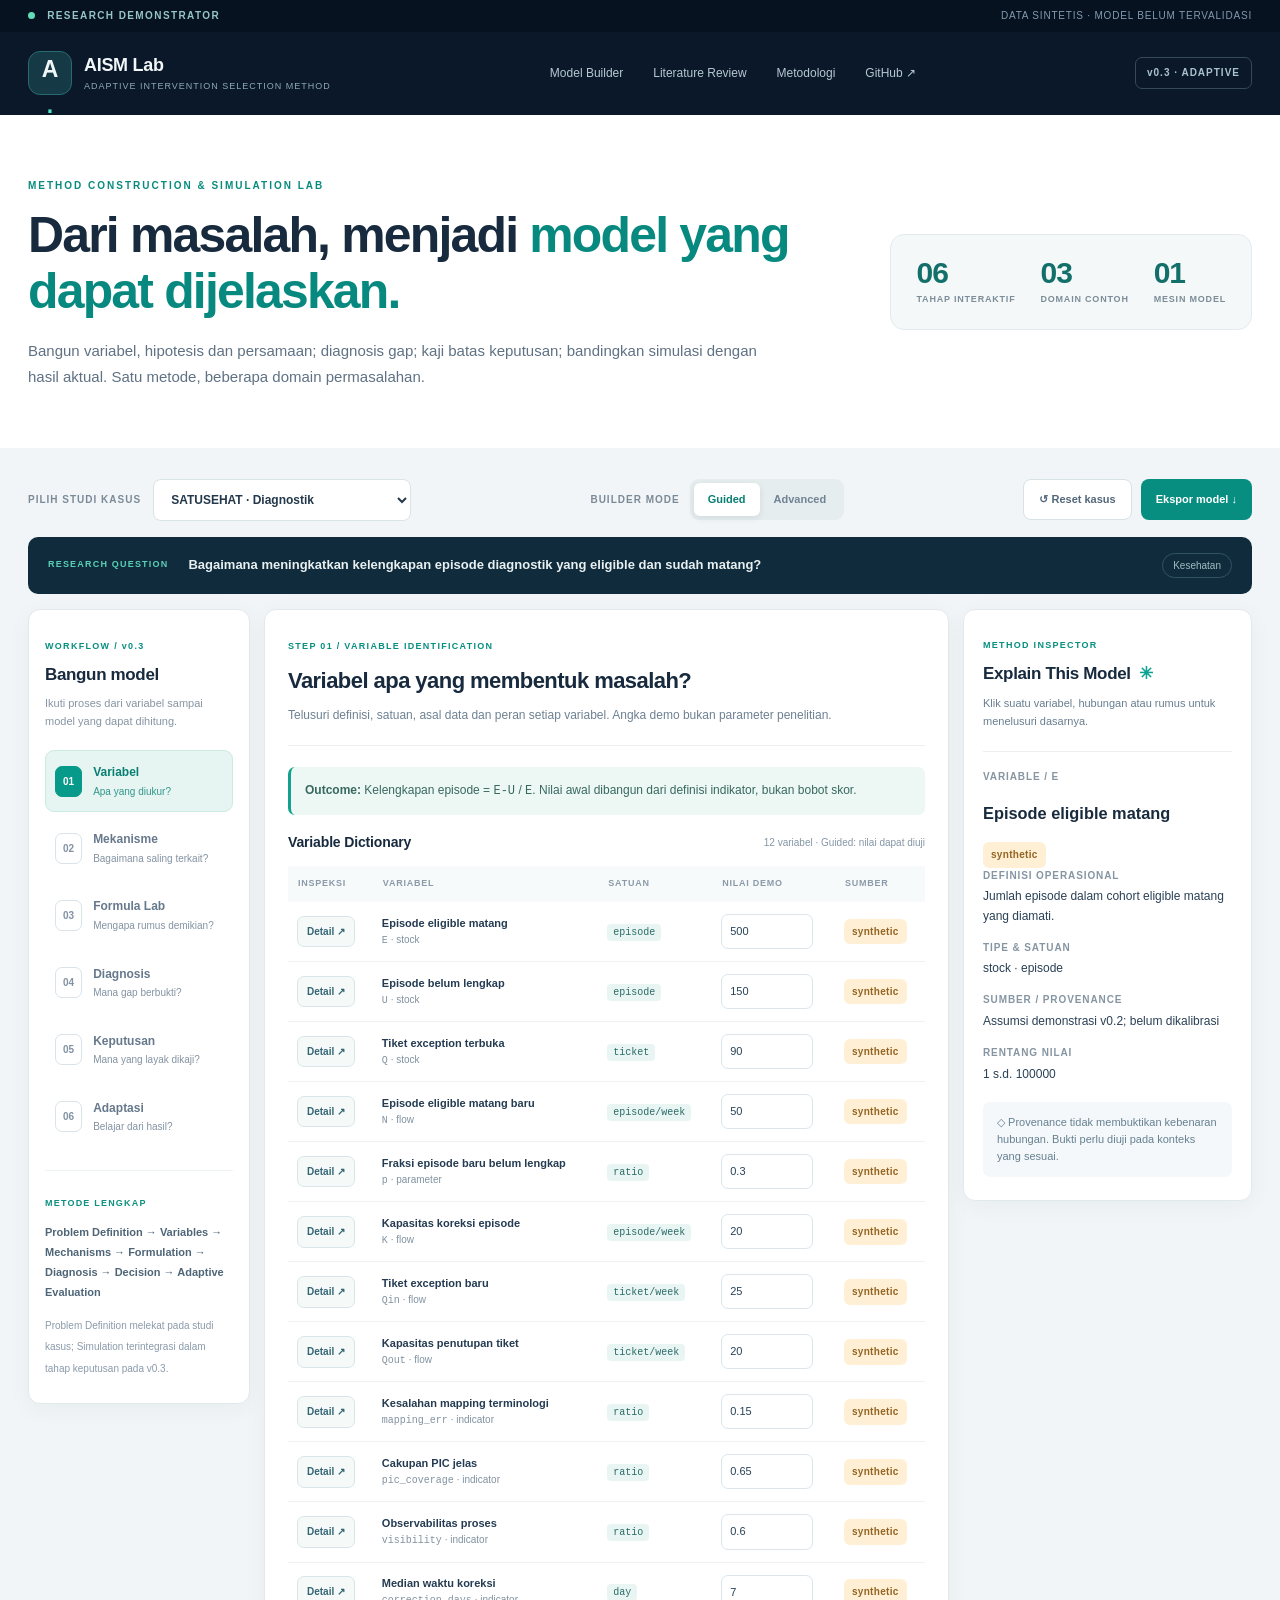
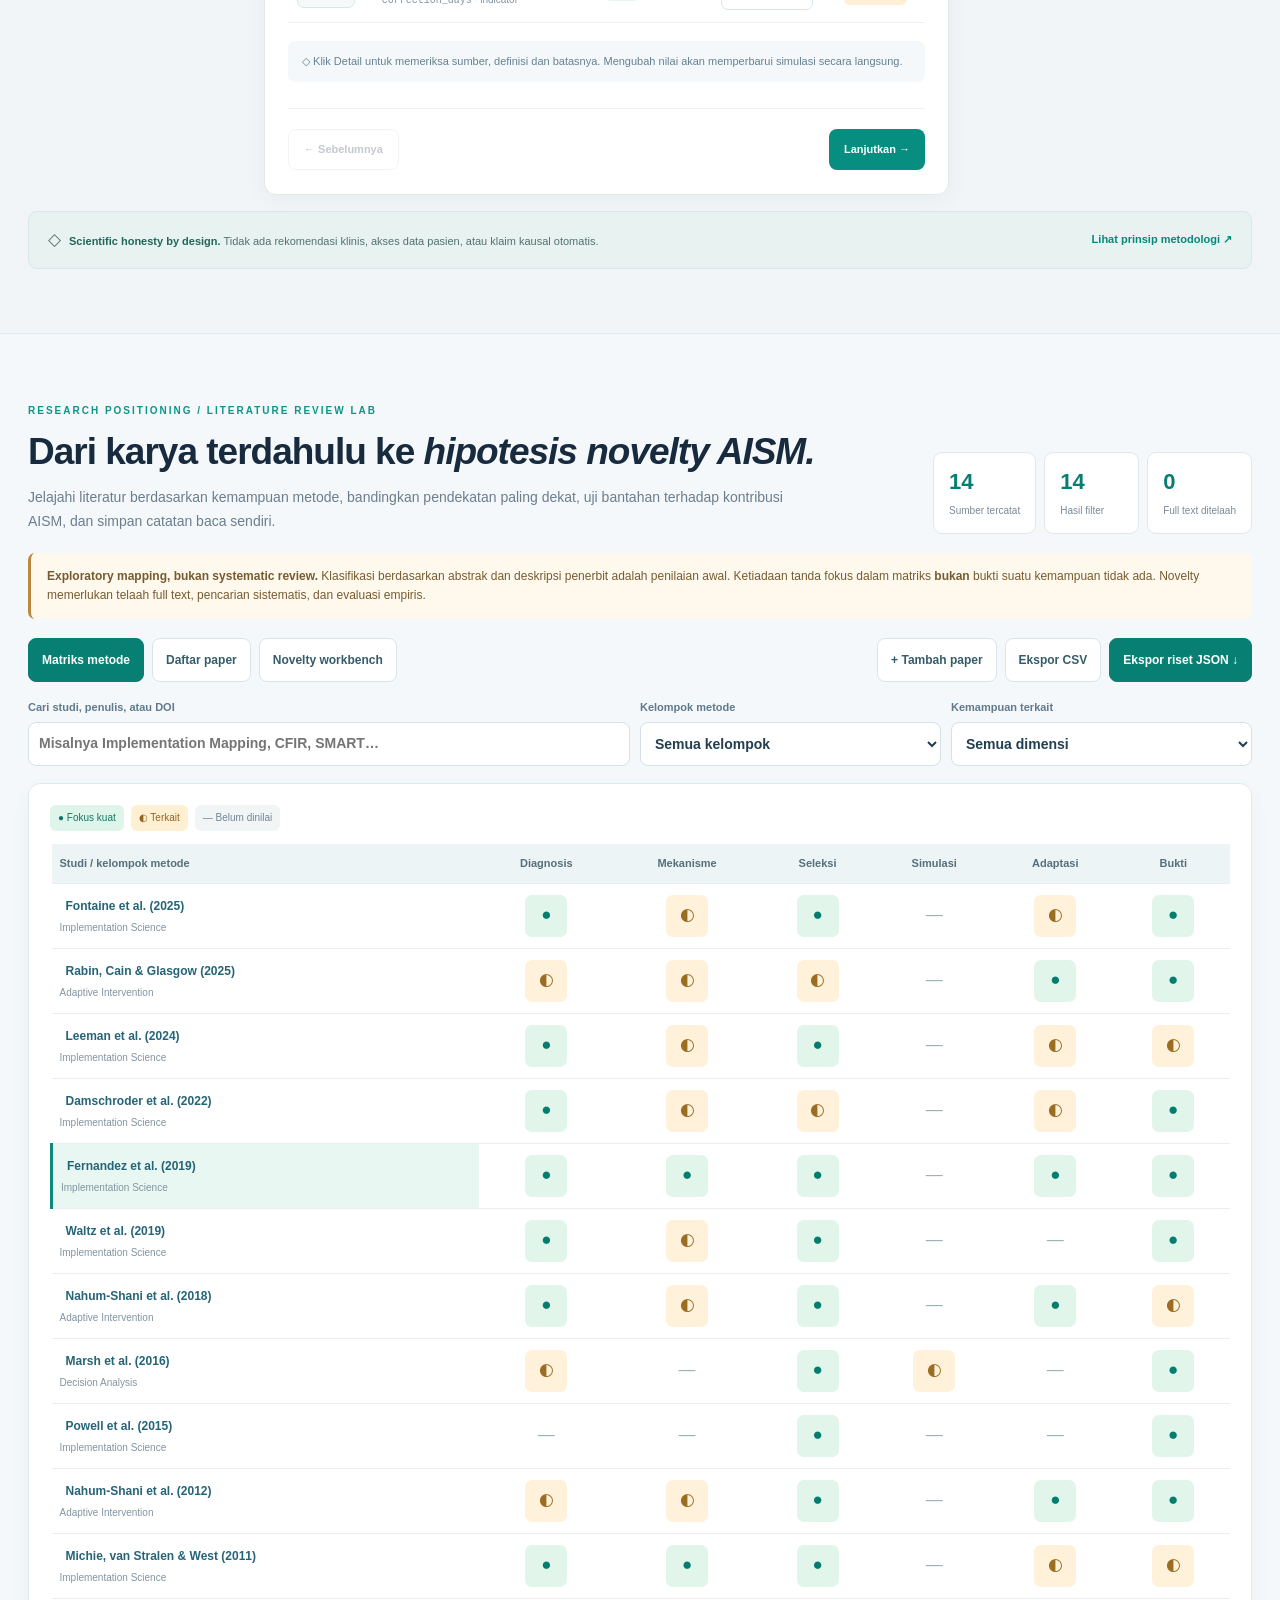
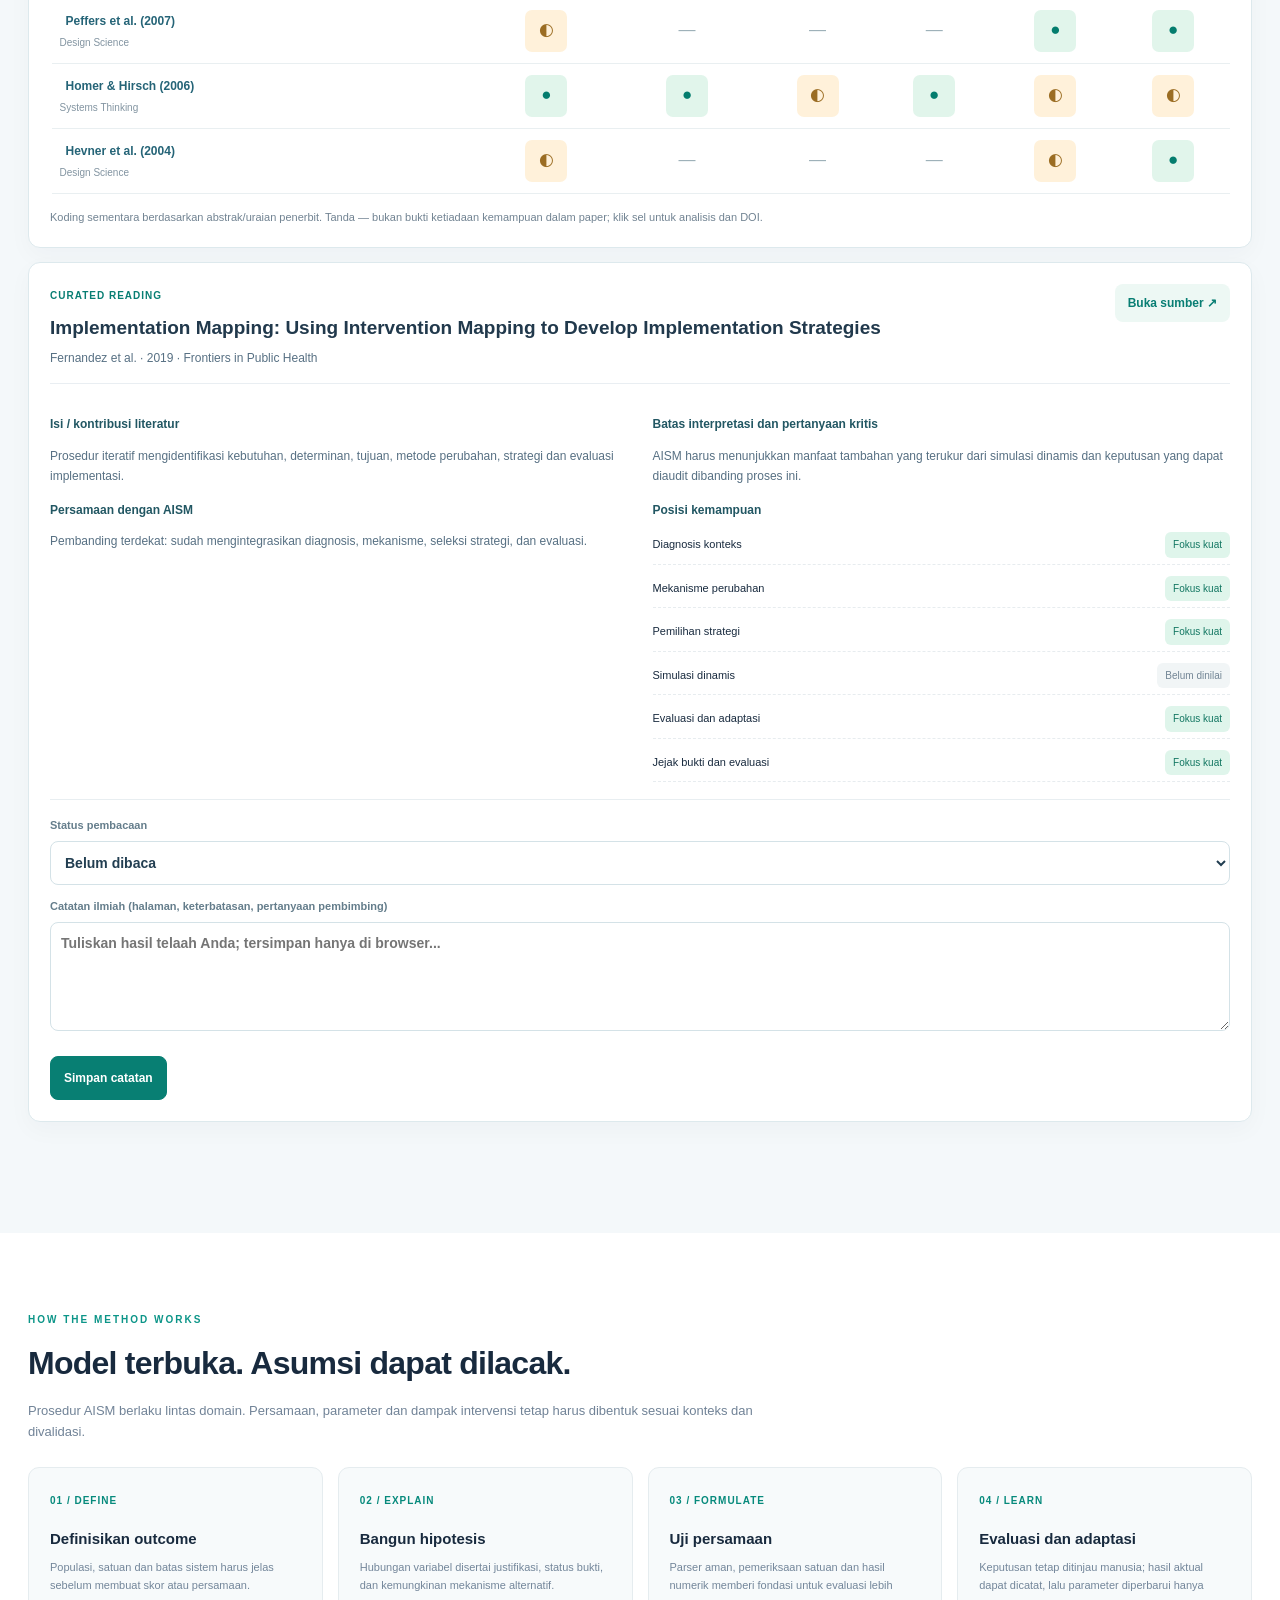
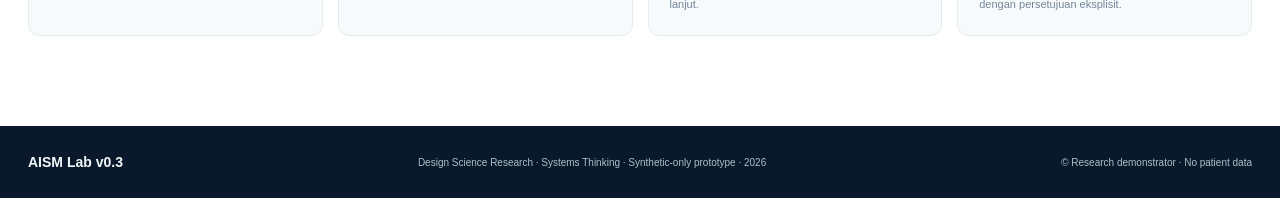
==== commit 66464068: "feat(literature): expose interactive literature and novelty section on AISM GitHub Pages" ====
--- a/index.html
+++ b/index.html
@@ -8,19 +8,20 @@
   <title>AISM Lab v0.3 — Explainable Intervention Decision Lab</title>
   <link rel="stylesheet" href="./styles.css">
   <link rel="stylesheet" href="./mobile.css">
+  <link rel="stylesheet" href="./literature.css">
 </head>
 <body>
   <div class="notice"><span class="live-dot"></span> RESEARCH DEMONSTRATOR <span class="notice-right">DATA SINTETIS · MODEL BELUM TERVALIDASI</span></div>
   <header class="header">
     <div class="shell head-inner">
       <a class="identity" href="./"><span class="mark">A<span>.</span></span><span class="brand-copy"><strong>AISM Lab</strong><small>ADAPTIVE INTERVENTION SELECTION METHOD</small></span></a>
-      <nav class="head-nav"><a href="#builder">Model Builder</a><a href="#method">Metodologi</a><a href="https://github.com/bofandra/aism" target="_blank" rel="noopener noreferrer">GitHub ↗</a></nav>
+      <nav class="head-nav"><a href="#builder">Model Builder</a><a href="#literature">Literature Review</a><a href="#method">Metodologi</a><a href="https://github.com/bofandra/aism" target="_blank" rel="noopener noreferrer">GitHub ↗</a></nav>
       <span class="version">v0.3 · ADAPTIVE</span>
     </div>
   </header>
   <main>
     <section class="intro shell">
-      <div class="intro-text"><span class="eyebrow">METHOD CONSTRUCTION & SIMULATION LAB</span><h1>Dari masalah, menjadi <em>model yang dapat dijelaskan.</em></h1><p>Bangun variabel, hipotesis dan persamaan; diagnosis gap; kaji batas keputusan; bandingkan simulasi dengan hasil aktual. Satu metode, beberapa domain permasalahan.</p><a class="btn btn-primary mobile-start" href="#builder">Mulai simulasi →</a></div>
+      <div class="intro-text"><span class="eyebrow">METHOD CONSTRUCTION & SIMULATION LAB</span><h1>Dari masalah, menjadi <em>model yang dapat dijelaskan.</em></h1><p>Bangun variabel, hipotesis dan persamaan; diagnosis gap; kaji batas keputusan; bandingkan simulasi dengan hasil aktual. Satu metode, beberapa domain permasalahan.</p><a class="btn btn-primary mobile-start" href="#builder">Mulai simulasi →</a><a class="btn btn-outline mobile-start" href="#literature" style="margin-left:8px">Review novelty ↗</a></div>
       <div class="intro-metrics"><div><strong>06</strong><span>TAHAP INTERAKTIF</span></div><div><strong>03</strong><span>DOMAIN CONTOH</span></div><div><strong>01</strong><span>MESIN MODEL</span></div></div>
     </section>
     <section class="lab-section" id="builder">
@@ -62,6 +63,32 @@
         <div class="bottom-strip"><div><span class="shield">◇</span><strong>Scientific honesty by design.</strong> Tidak ada rekomendasi klinis, akses data pasien, atau klaim kausal otomatis.</div><a href="#method">Lihat prinsip metodologi ↗</a></div>
       </div>
     </section>
+    <section class="lit-section" id="literature" aria-labelledby="lit-heading">
+      <div class="shell">
+        <div class="lit-head">
+          <div><span class="eyebrow dark">RESEARCH POSITIONING / LITERATURE REVIEW LAB</span><h2 id="lit-heading">Dari karya terdahulu ke <em>hipotesis novelty AISM.</em></h2>
+          <p class="lit-lead">Jelajahi literatur berdasarkan kemampuan metode, bandingkan pendekatan paling dekat, uji bantahan terhadap kontribusi AISM, dan simpan catatan baca sendiri.</p></div>
+          <div class="lit-stats" aria-label="Ringkasan koleksi"><div class="lit-stat"><strong id="lit-count">14</strong><span>Sumber tercatat</span></div><div class="lit-stat"><strong id="lit-filtered">14</strong><span>Hasil filter</span></div><div class="lit-stat"><strong id="lit-reviewed">0</strong><span>Full text ditelaah</span></div></div>
+        </div>
+        <p class="lit-warning"><strong>Exploratory mapping, bukan systematic review.</strong> Klasifikasi berdasarkan abstrak dan deskripsi penerbit adalah penilaian awal. Ketiadaan tanda fokus dalam matriks <strong>bukan</strong> bukti suatu kemampuan tidak ada. Novelty memerlukan telaah full text, pencarian sistematis, dan evaluasi empiris.</p>
+        <div class="lit-controls">
+          <div class="lit-tabs" role="group" aria-label="Tampilan tinjauan literatur">
+            <button type="button" class="lit-tab lit-tab-active" data-lit-tab="matrix" aria-pressed="true">Matriks metode</button>
+            <button type="button" class="lit-tab" data-lit-tab="papers" aria-pressed="false">Daftar paper</button>
+            <button type="button" class="lit-tab" data-lit-tab="novelty" aria-pressed="false">Novelty workbench</button>
+          </div>
+          <div class="lit-tools"><button id="lit-add-toggle" class="lit-action" type="button">+ Tambah paper</button><button id="lit-export-csv" class="lit-action" type="button">Ekspor CSV</button><button id="lit-export-json" class="lit-primary" type="button">Ekspor riset JSON ↓</button></div>
+        </div>
+        <div id="lit-filter-controls" class="lit-filter-controls">
+          <label>Cari studi, penulis, atau DOI<input id="lit-search" type="search" placeholder="Misalnya Implementation Mapping, CFIR, SMART…" autocomplete="off"></label>
+          <label>Kelompok metode<select id="lit-family"><option value="all">Semua kelompok</option><option value="dsr">Design Science</option><option value="systems">Systems Thinking</option><option value="implementation">Implementation Science</option><option value="adaptive">Adaptive Intervention</option><option value="decision">Decision Analysis</option></select></label>
+          <label>Kemampuan terkait<select id="lit-dimension"><option value="all">Semua dimensi</option><option value="diag">Diagnosis konteks</option><option value="mech">Mekanisme perubahan</option><option value="select">Seleksi strategi</option><option value="sim">Simulasi dinamis</option><option value="adapt">Evaluasi adaptif</option><option value="trace">Jejak bukti</option></select></label>
+        </div>
+        <div class="lit-panel" id="lit-content" aria-live="polite"><p class="lit-empty">Memuat kajian literatur…</p></div>
+        <div class="lit-panel lit-detail" id="lit-detail" aria-label="Detail dan catatan literatur"></div>
+        <div id="lit-add"></div><p id="lit-feedback" class="lit-feedback" aria-live="polite"></p>
+      </div>
+    </section>
     <section id="method" class="method shell">
       <div class="section-heading"><span class="eyebrow dark">HOW THE METHOD WORKS</span><h2>Model terbuka. Asumsi dapat dilacak.</h2><p>Prosedur AISM berlaku lintas domain. Persamaan, parameter dan dampak intervensi tetap harus dibentuk sesuai konteks dan divalidasi.</p></div>
       <div class="method-grid">
@@ -74,5 +101,6 @@
   </main>
   <footer><div class="shell"><strong>AISM Lab v0.3</strong><span>Design Science Research · Systems Thinking · Synthetic-only prototype · 2026</span><span>© Research demonstrator · No patient data</span></div></footer>
   <script type="module" src="./src/ui.mjs"></script>
+  <script type="module" src="./src/literature-ui.mjs"></script>
 </body>
 </html>
--- a/mobile.css
+++ b/mobile.css
@@ -53,6 +53,7 @@
   .chart-card .legend{gap:10px;font-size:12px}
   .chart-card .box-title{align-items:flex-start;flex-wrap:wrap}
   .stage-nav{gap:10px;position:sticky;bottom:0;z-index:5;background:#fff;padding:14px 0 calc(12px + env(safe-area-inset-bottom));box-shadow:0 -10px 16px rgba(255,255,255,.92)}
+  .main-panel.evaluation-mode .stage-nav{position:static;box-shadow:none}
   .btn,.mini-btn,.segmented button,.steps button,.toolbar-actions button{min-height:44px}
   .mini-btn{padding:10px 12px;font-size:12px}
   .btn{font-size:12px}
--- a/literature.css
+++ b/literature.css
@@ -0,0 +1,50 @@
+
+.lit-section{background:#f4f8fa;padding:65px 0 75px;border-top:1px solid #e3eaef}.lit-section *{box-sizing:border-box}
+.lit-head{display:flex;justify-content:space-between;align-items:end;gap:20px;flex-wrap:wrap}
+.lit-head h2{font-size:clamp(26px,3vw,37px);line-height:1.2;letter-spacing:-1px;margin:9px 0 12px}
+.lit-lead{font-size:14px;line-height:1.7;color:#6b7d8e;max-width:770px;margin:0}
+.lit-stats{display:flex;gap:8px;flex-wrap:wrap}.lit-stat{background:white;border:1px solid #dde9ed;border-radius:9px;padding:12px 15px;min-width:95px}
+.lit-stat strong{font-size:22px;display:block;color:#087e73}.lit-stat span{font-size:10px;color:#7a8a98}
+.lit-warning{background:#fff9ed;border-left:3px solid #ba893f;border-radius:7px;padding:14px 16px;font-size:12px;color:#765b31;line-height:1.6;margin:19px 0}
+.lit-controls{display:flex;justify-content:space-between;gap:12px;flex-wrap:wrap;margin:17px 0}
+.lit-tabs,.lit-tools,.lit-paper-actions,.lit-near{display:flex;gap:8px;flex-wrap:wrap}
+.lit-section button{cursor:pointer}.lit-tab,.lit-action,.lit-primary,.lit-delete{border:1px solid #d8e6e9;border-radius:8px;padding:10px 13px;font-size:12px;font-weight:750;min-height:44px;color:#355c6a;background:white}
+.lit-tab-active,.lit-primary{background:#087f73!important;border-color:#087f73!important;color:white!important}.lit-delete{color:#a34d4a;background:#fff6f5}
+.lit-tab:hover,.lit-action:hover{border-color:#0c9a86}
+.lit-section button:focus-visible,.lit-section a:focus-visible{outline:3px solid #45c8b4;outline-offset:2px}
+.lit-filter-controls{display:grid;grid-template-columns:minmax(160px,2fr) minmax(140px,1fr) minmax(180px,1fr);gap:10px;margin:14px 0 17px}
+.lit-filter-controls[hidden]{display:none}.lit-filter-controls label{font-size:11px;color:#60798b;font-weight:750;display:grid;gap:6px}
+.lit-filter-controls input,.lit-filter-controls select,.lit-note-editor input,.lit-note-editor select,.lit-note-editor textarea,.lit-add-form input,.lit-add-form textarea,.lit-add-form select{width:100%;min-height:44px;background:white;color:#223e51;border:1px solid #d4e2e7;border-radius:8px;padding:10px;font-size:14px}
+.lit-panel{border:1px solid #dde9ed;background:#fff;border-radius:12px;padding:21px;min-width:0;box-shadow:0 8px 24px #07253608}
+.lit-legend{display:flex;gap:7px;flex-wrap:wrap;margin-bottom:13px}.lit-level{display:inline-flex;font-size:10px;padding:5px 8px;border-radius:6px;background:#f1f5f6;color:#728595;white-space:nowrap}
+.lit-level-2{background:#dff5eb;color:#137762}.lit-level-1{background:#fff0d4;color:#93641e}
+.lit-scroller{overflow-x:auto;max-width:100%;scrollbar-width:thin}.lit-matrix{border-collapse:collapse;width:100%;min-width:810px}
+.lit-matrix th,.lit-matrix td{border-bottom:1px solid #e9eff1;padding:11px 8px;text-align:center;font-size:11px}
+.lit-matrix thead th{background:#edf4f5;color:#55707b;font-size:11px}
+.lit-matrix th:first-child{position:sticky;left:0;z-index:1;background:white;text-align:left;min-width:165px}
+.lit-matrix thead th:first-child{background:#edf4f5;z-index:2}.lit-matrix th small{display:block;font-size:10px;color:#8294a1;font-weight:400;margin-top:4px}
+.lit-matrix tr.lit-current th:first-child{background:#e9f7f2;border-left:3px solid #0e8a7a}
+.lit-row-link{border:0;background:transparent;color:#256477;font-size:12px;font-weight:750;text-align:left}
+.lit-cell{border:0;min-height:42px;min-width:42px;border-radius:7px;font-size:17px;background:transparent}
+.lit-cell-2{background:#e1f5eb;color:#047d6e}.lit-cell-1{background:#fff1da;color:#9b6d23}.lit-cell-0{color:#9cafb8}
+.lit-footnote{font-size:11px;color:#718392;line-height:1.65;margin:14px 0 0}
+.lit-paper-grid{display:grid;grid-template-columns:repeat(2,minmax(0,1fr));gap:12px}
+.lit-paper-card{border:1px solid #e4edef;border-radius:10px;padding:16px;min-width:0}.lit-paper-meta{font-size:10px;color:#0a8a7b}
+.lit-paper-card h3{font-size:14px;margin:8px 0;color:#263d52;line-height:1.45}.lit-paper-card p{font-size:12px;line-height:1.6;color:#718393}
+.lit-paper-actions{align-items:center;margin-top:12px}.lit-paper-actions a,.lit-near button{display:inline-block;color:#087e73;font-size:12px;padding:9px 12px;border-radius:8px;background:#f1faf7;border:1px solid #d4eae4;text-decoration:none}
+.lit-detail{margin-top:14px}.lit-detail-head{display:flex;align-items:start;justify-content:space-between;gap:16px;flex-wrap:wrap;border-bottom:1px solid #e9eef2;padding-bottom:15px}
+.lit-detail-head h3{font-size:19px;color:#21394c;margin:8px 0 5px}.lit-detail-head p{font-size:11px;color:#7b8d9c;margin:0}
+.lit-kicker{color:#087e73;font-weight:850;font-size:10px;letter-spacing:1px}.lit-doi{padding:10px 13px;background:#edf8f4;color:#087e73;border-radius:8px;font-size:12px;font-weight:750}
+.lit-detail-split,.lit-claim-columns{display:grid;grid-template-columns:1fr 1fr;gap:25px;margin:17px 0}
+.lit-detail h4,.lit-claim-detail h4{font-size:12px;color:#225763;margin:14px 0 7px}
+.lit-detail p,.lit-claim-detail p{font-size:12px;line-height:1.7;color:#577083}
+.lit-dimensions{display:grid;gap:5px}.lit-dimensions>div{display:flex;align-items:center;justify-content:space-between;gap:9px;padding:6px 0;border-bottom:1px dashed #e7ecef;font-size:11px}
+.lit-note-editor{display:grid;gap:13px;padding-top:17px;border-top:1px solid #e8eef1}.lit-note-editor label,.lit-add-form label{font-size:11px;color:#647d8b;font-weight:750;display:grid;gap:7px}.lit-note-editor textarea{resize:vertical}
+.lit-claim-picker{display:grid;grid-template-columns:repeat(3,1fr);gap:9px}.lit-claim{padding:15px;border:1px solid #dfe9ec;border-radius:10px;text-align:left;background:#fbfdfd}
+.lit-claim-active{border-color:#0c917f;background:#ecf9f4}.lit-claim strong,.lit-claim small{display:block}.lit-claim strong{font-size:12px;color:#265367;line-height:1.5}.lit-claim small{font-size:10px;color:#728c98;margin-top:7px}
+.lit-claim-detail{border-top:1px solid #e7eef0;margin-top:17px;padding-top:16px}.lit-claim-detail h3{font-size:19px}.lit-caution{color:#a87534;font-weight:850;letter-spacing:.8px;font-size:10px}
+.lit-empty{font-size:13px;color:#7c909c;text-align:center;padding:25px}.lit-feedback{min-height:18px;margin:9px 0;font-size:12px;color:#146d60}
+.lit-add-form{background:white;border:1px solid #dce9ed;border-radius:12px;padding:20px;margin-top:16px}.lit-add-form h3{font-size:18px}.lit-add-form p{font-size:12px;color:#718595}
+.lit-add-grid,.lit-rating-grid{display:grid;grid-template-columns:repeat(2,minmax(0,1fr));gap:12px}.lit-wide{grid-column:1/-1}
+@media(max-width:850px){.lit-section{padding:44px 0}.lit-claim-picker,.lit-paper-grid,.lit-detail-split,.lit-claim-columns{grid-template-columns:1fr}.lit-panel{padding:15px}.lit-matrix{min-width:730px}.lit-filter-controls{grid-template-columns:1fr 1fr}.lit-filter-controls label:first-child{grid-column:1/-1}}
+@media(max-width:550px){.lit-filter-controls,.lit-add-grid,.lit-rating-grid{grid-template-columns:1fr}.lit-filter-controls label:first-child,.lit-wide{grid-column:auto}.lit-controls{display:block}.lit-tabs,.lit-tools{margin:9px 0}.lit-stats{gap:6px}.lit-stat{min-width:80px;padding:9px}.lit-section input,.lit-section textarea,.lit-section select{font-size:16px}}
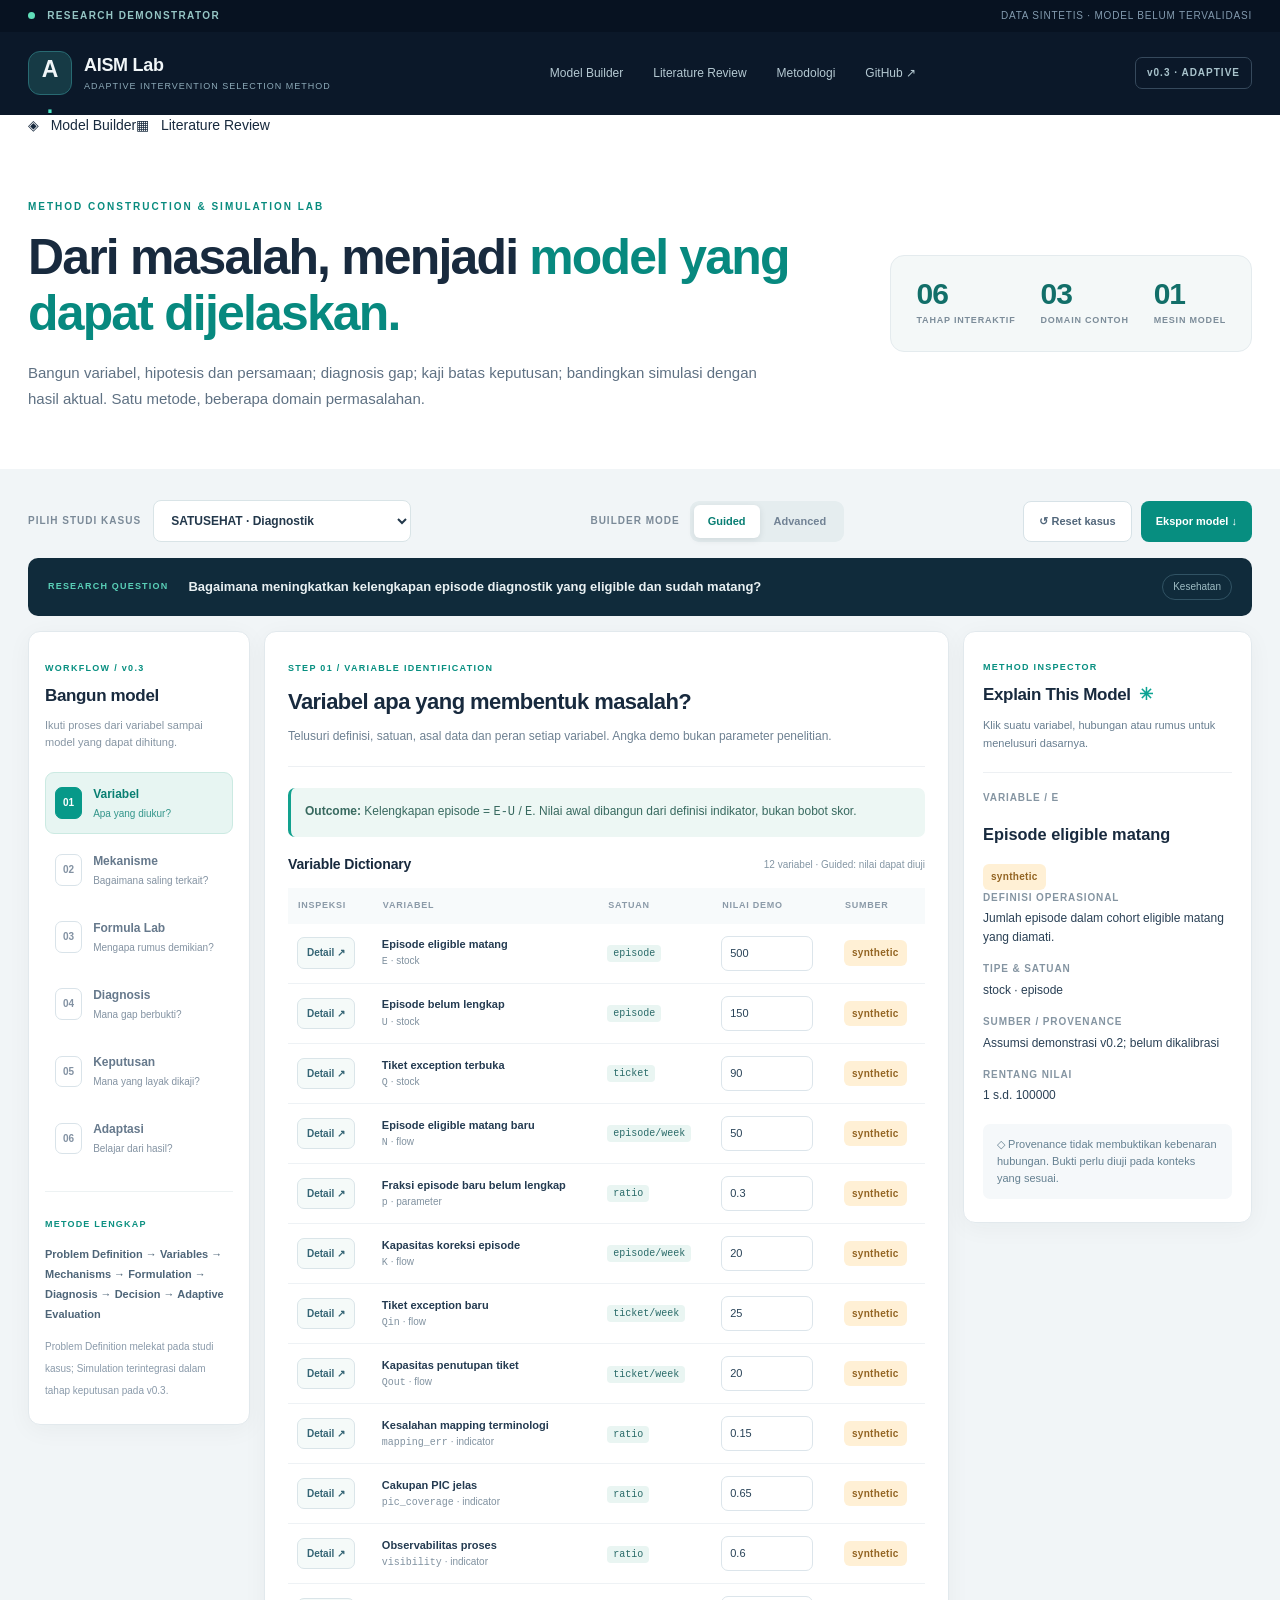
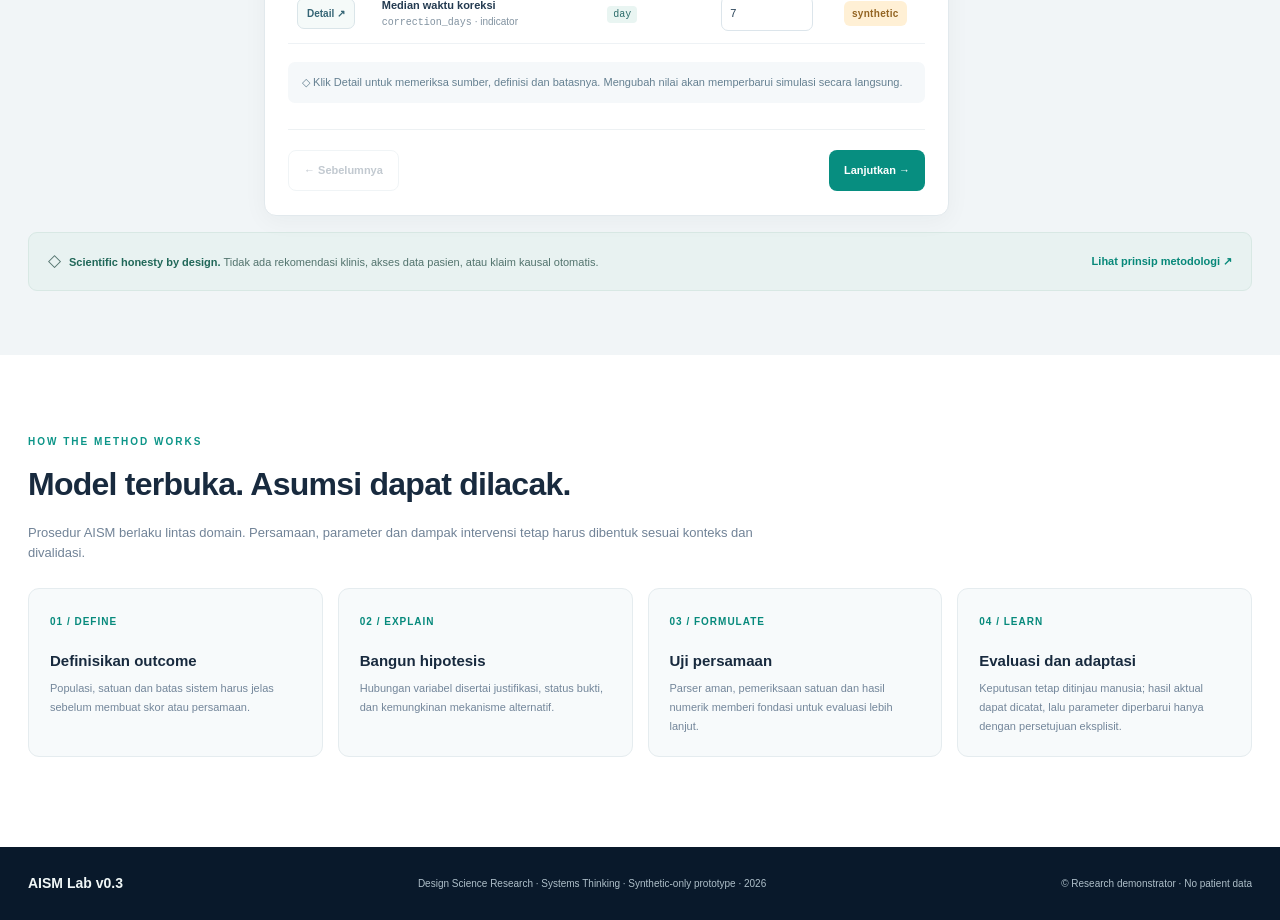
==== commit 35461f1d: "feat(ui): keep builder focused and link dedicated literature tab" ====
--- a/index.html
+++ b/index.html
@@ -8,20 +8,20 @@
   <title>AISM Lab v0.3 — Explainable Intervention Decision Lab</title>
   <link rel="stylesheet" href="./styles.css">
   <link rel="stylesheet" href="./mobile.css">
-  <link rel="stylesheet" href="./literature.css">
 </head>
 <body>
   <div class="notice"><span class="live-dot"></span> RESEARCH DEMONSTRATOR <span class="notice-right">DATA SINTETIS · MODEL BELUM TERVALIDASI</span></div>
   <header class="header">
     <div class="shell head-inner">
       <a class="identity" href="./"><span class="mark">A<span>.</span></span><span class="brand-copy"><strong>AISM Lab</strong><small>ADAPTIVE INTERVENTION SELECTION METHOD</small></span></a>
-      <nav class="head-nav"><a href="#builder">Model Builder</a><a href="#literature">Literature Review</a><a href="#method">Metodologi</a><a href="https://github.com/bofandra/aism" target="_blank" rel="noopener noreferrer">GitHub ↗</a></nav>
+      <nav class="head-nav"><a href="#builder">Model Builder</a><a href="./literature.html">Literature Review</a><a href="#method">Metodologi</a><a href="https://github.com/bofandra/aism" target="_blank" rel="noopener noreferrer">GitHub ↗</a></nav>
       <span class="version">v0.3 · ADAPTIVE</span>
     </div>
   </header>
+  <nav class="page-tabs" aria-label="Halaman AISM Lab"><div class="shell page-tabs-inner"><a class="page-tab current" aria-current="page" href="./#builder">◈ &nbsp; Model Builder</a><a class="page-tab" href="./literature.html">▦ &nbsp; Literature Review</a></div></nav>
   <main>
     <section class="intro shell">
-      <div class="intro-text"><span class="eyebrow">METHOD CONSTRUCTION & SIMULATION LAB</span><h1>Dari masalah, menjadi <em>model yang dapat dijelaskan.</em></h1><p>Bangun variabel, hipotesis dan persamaan; diagnosis gap; kaji batas keputusan; bandingkan simulasi dengan hasil aktual. Satu metode, beberapa domain permasalahan.</p><a class="btn btn-primary mobile-start" href="#builder">Mulai simulasi →</a><a class="btn btn-outline mobile-start" href="#literature" style="margin-left:8px">Review novelty ↗</a></div>
+      <div class="intro-text"><span class="eyebrow">METHOD CONSTRUCTION & SIMULATION LAB</span><h1>Dari masalah, menjadi <em>model yang dapat dijelaskan.</em></h1><p>Bangun variabel, hipotesis dan persamaan; diagnosis gap; kaji batas keputusan; bandingkan simulasi dengan hasil aktual. Satu metode, beberapa domain permasalahan.</p><a class="btn btn-primary mobile-start" href="#builder">Mulai simulasi →</a><a class="btn btn-outline mobile-start" href="./literature.html" style="margin-left:8px">Review novelty ↗</a></div>
       <div class="intro-metrics"><div><strong>06</strong><span>TAHAP INTERAKTIF</span></div><div><strong>03</strong><span>DOMAIN CONTOH</span></div><div><strong>01</strong><span>MESIN MODEL</span></div></div>
     </section>
     <section class="lab-section" id="builder">
@@ -63,32 +63,6 @@
         <div class="bottom-strip"><div><span class="shield">◇</span><strong>Scientific honesty by design.</strong> Tidak ada rekomendasi klinis, akses data pasien, atau klaim kausal otomatis.</div><a href="#method">Lihat prinsip metodologi ↗</a></div>
       </div>
     </section>
-    <section class="lit-section" id="literature" aria-labelledby="lit-heading">
-      <div class="shell">
-        <div class="lit-head">
-          <div><span class="eyebrow dark">RESEARCH POSITIONING / LITERATURE REVIEW LAB</span><h2 id="lit-heading">Dari karya terdahulu ke <em>hipotesis novelty AISM.</em></h2>
-          <p class="lit-lead">Jelajahi literatur berdasarkan kemampuan metode, bandingkan pendekatan paling dekat, uji bantahan terhadap kontribusi AISM, dan simpan catatan baca sendiri.</p></div>
-          <div class="lit-stats" aria-label="Ringkasan koleksi"><div class="lit-stat"><strong id="lit-count">14</strong><span>Sumber tercatat</span></div><div class="lit-stat"><strong id="lit-filtered">14</strong><span>Hasil filter</span></div><div class="lit-stat"><strong id="lit-reviewed">0</strong><span>Full text ditelaah</span></div></div>
-        </div>
-        <p class="lit-warning"><strong>Exploratory mapping, bukan systematic review.</strong> Klasifikasi berdasarkan abstrak dan deskripsi penerbit adalah penilaian awal. Ketiadaan tanda fokus dalam matriks <strong>bukan</strong> bukti suatu kemampuan tidak ada. Novelty memerlukan telaah full text, pencarian sistematis, dan evaluasi empiris.</p>
-        <div class="lit-controls">
-          <div class="lit-tabs" role="group" aria-label="Tampilan tinjauan literatur">
-            <button type="button" class="lit-tab lit-tab-active" data-lit-tab="matrix" aria-pressed="true">Matriks metode</button>
-            <button type="button" class="lit-tab" data-lit-tab="papers" aria-pressed="false">Daftar paper</button>
-            <button type="button" class="lit-tab" data-lit-tab="novelty" aria-pressed="false">Novelty workbench</button>
-          </div>
-          <div class="lit-tools"><button id="lit-add-toggle" class="lit-action" type="button">+ Tambah paper</button><button id="lit-export-csv" class="lit-action" type="button">Ekspor CSV</button><button id="lit-export-json" class="lit-primary" type="button">Ekspor riset JSON ↓</button></div>
-        </div>
-        <div id="lit-filter-controls" class="lit-filter-controls">
-          <label>Cari studi, penulis, atau DOI<input id="lit-search" type="search" placeholder="Misalnya Implementation Mapping, CFIR, SMART…" autocomplete="off"></label>
-          <label>Kelompok metode<select id="lit-family"><option value="all">Semua kelompok</option><option value="dsr">Design Science</option><option value="systems">Systems Thinking</option><option value="implementation">Implementation Science</option><option value="adaptive">Adaptive Intervention</option><option value="decision">Decision Analysis</option></select></label>
-          <label>Kemampuan terkait<select id="lit-dimension"><option value="all">Semua dimensi</option><option value="diag">Diagnosis konteks</option><option value="mech">Mekanisme perubahan</option><option value="select">Seleksi strategi</option><option value="sim">Simulasi dinamis</option><option value="adapt">Evaluasi adaptif</option><option value="trace">Jejak bukti</option></select></label>
-        </div>
-        <div class="lit-panel" id="lit-content" aria-live="polite"><p class="lit-empty">Memuat kajian literatur…</p></div>
-        <div class="lit-panel lit-detail" id="lit-detail" aria-label="Detail dan catatan literatur"></div>
-        <div id="lit-add"></div><p id="lit-feedback" class="lit-feedback" aria-live="polite"></p>
-      </div>
-    </section>
     <section id="method" class="method shell">
       <div class="section-heading"><span class="eyebrow dark">HOW THE METHOD WORKS</span><h2>Model terbuka. Asumsi dapat dilacak.</h2><p>Prosedur AISM berlaku lintas domain. Persamaan, parameter dan dampak intervensi tetap harus dibentuk sesuai konteks dan divalidasi.</p></div>
       <div class="method-grid">
@@ -101,6 +75,6 @@
   </main>
   <footer><div class="shell"><strong>AISM Lab v0.3</strong><span>Design Science Research · Systems Thinking · Synthetic-only prototype · 2026</span><span>© Research demonstrator · No patient data</span></div></footer>
   <script type="module" src="./src/ui.mjs"></script>
-  <script type="module" src="./src/literature-ui.mjs"></script>
+  <script>if(location.hash==="#literature")location.replace("./literature.html");</script>
 </body>
 </html>
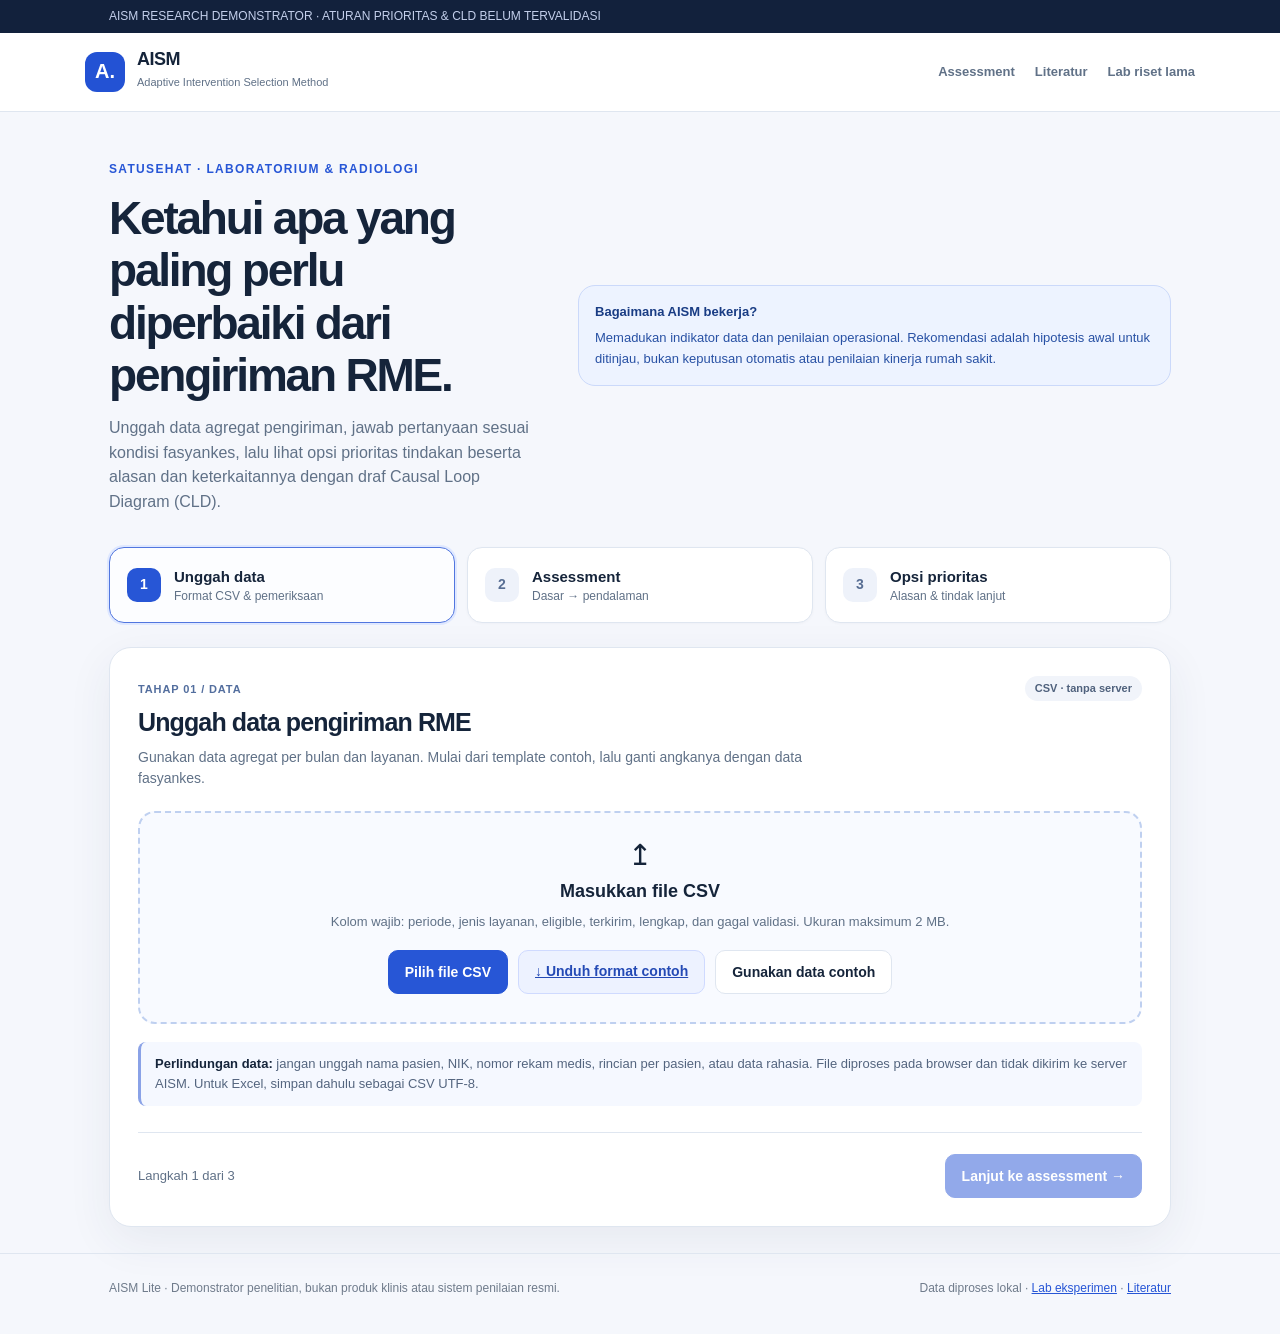
==== commit 876eddd1: "Replace main GitHub Pages view with three-step AISM Lite workflow" ====
--- a/index.html
+++ b/index.html
@@ -3,78 +3,113 @@
 <head>
   <meta charset="utf-8">
   <meta name="viewport" content="width=device-width,initial-scale=1">
-  <meta name="theme-color" content="#0B1829">
-  <meta name="description" content="AISM Lab v0.3: bangun variabel, hipotesis mekanisme, persamaan dan simulasi intervensi secara transparan.">
-  <title>AISM Lab v0.3 — Explainable Intervention Decision Lab</title>
-  <link rel="stylesheet" href="./styles.css">
-  <link rel="stylesheet" href="./mobile.css">
+  <meta name="theme-color" content="#2352d4">
+  <meta name="description" content="AISM Lite: unggah data agregat pengiriman RME SATUSEHAT, isi assessment berjenjang, dan dapatkan opsi prioritas perbaikan berbasis draf CLD.">
+  <title>AISM — Prioritas Perbaikan RME SATUSEHAT</title>
+  <link rel="stylesheet" href="./simple.css">
 </head>
 <body>
-  <div class="notice"><span class="live-dot"></span> RESEARCH DEMONSTRATOR <span class="notice-right">DATA SINTETIS · MODEL BELUM TERVALIDASI</span></div>
+  <div class="topline"><div class="shell">AISM RESEARCH DEMONSTRATOR · ATURAN PRIORITAS &amp; CLD BELUM TERVALIDASI</div></div>
   <header class="header">
-    <div class="shell head-inner">
-      <a class="identity" href="./"><span class="mark">A<span>.</span></span><span class="brand-copy"><strong>AISM Lab</strong><small>ADAPTIVE INTERVENTION SELECTION METHOD</small></span></a>
-      <nav class="head-nav"><a href="#builder">Model Builder</a><a href="./literature.html">Literature Review</a><a href="#method">Metodologi</a><a href="https://github.com/bofandra/aism" target="_blank" rel="noopener noreferrer">GitHub ↗</a></nav>
-      <span class="version">v0.3 · ADAPTIVE</span>
+    <div class="shell header-inner">
+      <a href="./" class="brand" aria-label="AISM beranda">
+        <span class="brand-mark">A.</span>
+        <span><strong>AISM</strong><small>Adaptive Intervention Selection Method</small></span>
+      </a>
+      <nav class="nav" aria-label="Navigasi tambahan">
+        <a href="#workflow">Assessment</a>
+        <a href="./literature.html">Literatur</a>
+        <a href="./legacy.html" title="Model Builder eksperimen sebelumnya">Lab riset lama</a>
+      </nav>
     </div>
   </header>
-  <nav class="page-tabs" aria-label="Halaman AISM Lab"><div class="shell page-tabs-inner"><a class="page-tab current" aria-current="page" href="./#builder">◈ &nbsp; Model Builder</a><a class="page-tab" href="./literature.html">▦ &nbsp; Literature Review</a></div></nav>
   <main>
-    <section class="intro shell">
-      <div class="intro-text"><span class="eyebrow">METHOD CONSTRUCTION & SIMULATION LAB</span><h1>Dari masalah, menjadi <em>model yang dapat dijelaskan.</em></h1><p>Bangun variabel, hipotesis dan persamaan; diagnosis gap; kaji batas keputusan; bandingkan simulasi dengan hasil aktual. Satu metode, beberapa domain permasalahan.</p><a class="btn btn-primary mobile-start" href="#builder">Mulai simulasi →</a><a class="btn btn-outline mobile-start" href="./literature.html" style="margin-left:8px">Review novelty ↗</a></div>
-      <div class="intro-metrics"><div><strong>06</strong><span>TAHAP INTERAKTIF</span></div><div><strong>03</strong><span>DOMAIN CONTOH</span></div><div><strong>01</strong><span>MESIN MODEL</span></div></div>
+    <section class="shell hero">
+      <div>
+        <span class="eyebrow">SATUSEHAT · LABORATORIUM &amp; RADIOLOGI</span>
+        <h1>Ketahui apa yang paling perlu diperbaiki dari pengiriman RME.</h1>
+        <p>Unggah data agregat pengiriman, jawab pertanyaan sesuai kondisi fasyankes, lalu lihat opsi prioritas tindakan beserta alasan dan keterkaitannya dengan draf Causal Loop Diagram (CLD).</p>
+      </div>
+      <aside class="hero-note">
+        <strong>Bagaimana AISM bekerja?</strong>
+        Memadukan indikator data dan penilaian operasional. Rekomendasi adalah hipotesis awal untuk ditinjau, bukan keputusan otomatis atau penilaian kinerja rumah sakit.
+      </aside>
     </section>
-    <section class="lab-section" id="builder">
-      <div class="shell">
-        <div class="lab-toolbar">
-          <div class="choose"><label for="domain">PILIH STUDI KASUS</label><select id="domain" aria-label="Pilih domain contoh"><option value="satusehat">SATUSEHAT · Diagnostik</option><option value="education">Pendidikan · Retensi Mahasiswa</option><option value="logistics">Logistik · Pengiriman Tepat Waktu</option></select></div>
-          <div class="mode-switch"><span>BUILDER MODE</span><div class="segmented"><button id="guided" class="selected" type="button" aria-pressed="true">Guided</button><button id="advanced" type="button" aria-pressed="false">Advanced</button></div></div>
-          <div class="toolbar-actions"><button id="reset" class="btn btn-outline" type="button">↺ Reset kasus</button><button id="export" class="btn btn-primary" type="button">Ekspor model ↓</button></div>
+    <div class="shell">
+      <nav class="workflow" id="workflow" aria-label="Tahapan AISM">
+        <button type="button" class="step" data-nav="1" aria-current="step"><span class="num">1</span><span><strong>Unggah data</strong><small>Format CSV &amp; pemeriksaan</small></span></button>
+        <button type="button" class="step" data-nav="2"><span class="num">2</span><span><strong>Assessment</strong><small>Dasar → pendalaman</small></span></button>
+        <button type="button" class="step" data-nav="3"><span class="num">3</span><span><strong>Opsi prioritas</strong><small>Alasan &amp; tindak lanjut</small></span></button>
+      </nav>
+      <section class="panel">
+        <div class="stage active" id="stage-data">
+          <div class="stage-head">
+            <div><span class="stage-tag">TAHAP 01 / DATA</span><h2>Unggah data pengiriman RME</h2><p>Gunakan data agregat per bulan dan layanan. Mulai dari template contoh, lalu ganti angkanya dengan data fasyankes.</p></div>
+            <span class="pill">CSV · tanpa server</span>
+          </div>
+          <div class="upload-box">
+            <div class="upload-icon" aria-hidden="true">↥</div>
+            <h3>Masukkan file CSV</h3>
+            <p>Kolom wajib: periode, jenis layanan, eligible, terkirim, lengkap, dan gagal validasi. Ukuran maksimum 2 MB.</p>
+            <div class="upload-actions">
+              <label class="btn primary file-label" role="button" tabindex="0">Pilih file CSV <input id="file-input" type="file" accept=".csv,text/csv" aria-label="Unggah CSV data agregat pengiriman RME"></label>
+              <a class="btn secondary" href="./samples/contoh-data-pengiriman-rme.csv" download>↓ Unduh format contoh</a>
+              <button class="btn" type="button" id="sample-data">Gunakan data contoh</button>
+            </div>
+            <div id="data-feedback" role="status" aria-live="polite" class="feedback"></div>
+          </div>
+          <div class="guidance"><strong>Perlindungan data:</strong> jangan unggah nama pasien, NIK, nomor rekam medis, rincian per pasien, atau data rahasia. File diproses pada browser dan tidak dikirim ke server AISM. Untuk Excel, simpan dahulu sebagai CSV UTF-8.</div>
+          <div id="data-summary" class="hide">
+            <div class="stage-head" style="margin-top:24px;margin-bottom:8px"><div><h3 class="mini-title">Ringkasan data</h3><p id="source-name"></p></div><span class="pill" id="period-range"></span></div>
+            <div id="metric-grid" class="metric-grid"></div>
+            <h3 class="subheading">Perbandingan per jenis layanan</h3>
+            <div class="table-wrap">
+              <table><thead><tr><th>Layanan</th><th>Eligible</th><th>Terkirim / eligible</th><th>Lengkap / eligible</th><th>Gagal validasi</th></tr></thead><tbody id="service-table"></tbody></table>
+            </div>
+            <p class="helper">Definisi: eligible = episode yang wajib dikirim; terkirim = episode dengan pengiriman berhasil; lengkap = episode dengan komponen data yang disepakati terpenuhi; gagal validasi = episode unik dengan kesalahan validasi. Jumlah gagal validasi bisa tumpang tindih dengan kategori lainnya dan tidak dijumlahkan sebagai episode tambahan.</p>
+          </div>
+          <div class="actions"><span class="progress">Langkah 1 dari 3</span><button class="btn primary" type="button" id="next-to-assessment" disabled>Lanjut ke assessment →</button></div>
         </div>
-        <div class="question-strip"><span class="question-index">RESEARCH QUESTION</span><strong id="question"></strong><span class="question-meta" id="case-sector"></span></div>
-        <div class="lab-layout">
-          <aside class="stepper panel" aria-label="Tahap AISM">
-            <span class="section-kicker">WORKFLOW / v0.3</span>
-            <h2>Bangun model</h2>
-            <p>Ikuti proses dari variabel sampai model yang dapat dihitung.</p>
-            <div class="mobile-step-progress" id="mobile-step-progress" aria-live="polite">Tahap 1 dari 6</div>
-            <div class="steps">
-              <button type="button" data-step="variables" class="active"><span>01</span><span><strong>Variabel</strong><small>Apa yang diukur?</small></span></button>
-              <button type="button" data-step="mechanisms"><span>02</span><span><strong>Mekanisme</strong><small>Bagaimana saling terkait?</small></span></button>
-              <button type="button" data-step="formulas"><span>03</span><span><strong>Formula Lab</strong><small>Mengapa rumus demikian?</small></span></button>
-              <button type="button" data-step="diagnosis"><span>04</span><span><strong>Diagnosis</strong><small>Mana gap berbukti?</small></span></button>
-              <button type="button" data-step="interventions"><span>05</span><span><strong>Keputusan</strong><small>Mana yang layak dikaji?</small></span></button>
-              <button type="button" data-step="evaluation"><span>06</span><span><strong>Adaptasi</strong><small>Belajar dari hasil?</small></span></button>
-            </div>
-            <div class="side-promo"><span>METODE LENGKAP</span><p>Problem Definition → Variables → Mechanisms → Formulation → Diagnosis → Decision → Adaptive Evaluation</p><small>Problem Definition melekat pada studi kasus; Simulation terintegrasi dalam tahap keputusan pada v0.3.</small></div>
-          </aside>
-          <section class="main-panel panel" aria-live="polite">
-            <div class="workspace-head"><span class="section-kicker" id="step-tag">STEP 01 / VARIABLE IDENTIFICATION</span><h2 id="step-title">Variabel apa yang membentuk masalah?</h2><p id="step-description"></p></div>
-            <div id="work-area"></div>
-            <div class="stage-nav"><button id="prev" class="btn btn-outline" type="button">← Sebelumnya</button><button id="next" class="btn btn-primary" type="button">Lanjutkan →</button></div>
-          </section>
-          <button type="button" id="inspector-backdrop" class="inspector-backdrop" aria-label="Tutup panel penjelasan" tabindex="-1"></button>
-          <aside class="inspector panel" id="inspector" aria-label="Penjelasan metodologis" tabindex="-1">
-            <div class="inspector-head"><button type="button" id="inspector-close" class="inspector-close" aria-label="Tutup penjelasan">✕ <span>Tutup</span></button><span class="section-kicker">METHOD INSPECTOR</span><h2 id="inspector-heading">Explain This Model <span>✳</span></h2><p>Klik suatu variabel, hubungan atau rumus untuk menelusuri dasarnya.</p></div>
-            <div id="inspector-body"></div>
-          </aside>
+        <div class="stage" id="stage-assessment">
+          <div class="stage-head">
+            <div><span class="stage-tag">TAHAP 02 / KONDISI OPERASIONAL</span><h2 id="assessment-title">Assessment dasar</h2><p id="assessment-desc">Jawab sesuai kondisi nyata. Jawaban yang belum diketahui boleh dilewati.</p></div>
+            <span class="pill" id="assess-progress">Dasar 0/6</span>
+          </div>
+          <div class="assess-note">Pertanyaan ini bukan audit kepatuhan. Jawaban digunakan untuk memilih penelusuran lanjutan dan menjelaskan hipotesis tindakan. Tidak ada nilai kelulusan.</div>
+          <div id="base-block">
+            <h3 class="mini-title">A. Kondisi dasar</h3><p class="mini-desc">Enam pertanyaan singkat tentang pemantauan, mutu kode, SDM, eskalasi, perubahan sistem, dan dukungan pengelola.</p>
+            <div id="base-questions"></div>
+          </div>
+          <div id="deep-block" class="hide">
+            <h3 class="mini-title">B. Pendalaman sesuai hasil</h3>
+            <p class="mini-desc">Tidak semua pertanyaan muncul. Sistem memilih yang relevan berdasarkan indikator dan jawaban tahap A. <span id="deep-count"></span></p>
+            <div id="deep-questions"></div>
+          </div>
+          <div class="actions">
+            <button class="btn" id="back-to-data" type="button">← Kembali ke data</button>
+            <button class="btn primary" id="to-deep" type="button">Lanjut ke pendalaman →</button>
+            <button class="btn hide" id="back-to-base" type="button">← Pertanyaan dasar</button>
+            <button class="btn primary hide" id="to-results" type="button">Lihat opsi prioritas →</button>
+          </div>
         </div>
-        <div id="alerts" aria-live="polite"></div>
-        <div class="bottom-strip"><div><span class="shield">◇</span><strong>Scientific honesty by design.</strong> Tidak ada rekomendasi klinis, akses data pasien, atau klaim kausal otomatis.</div><a href="#method">Lihat prinsip metodologi ↗</a></div>
-      </div>
-    </section>
-    <section id="method" class="method shell">
-      <div class="section-heading"><span class="eyebrow dark">HOW THE METHOD WORKS</span><h2>Model terbuka. Asumsi dapat dilacak.</h2><p>Prosedur AISM berlaku lintas domain. Persamaan, parameter dan dampak intervensi tetap harus dibentuk sesuai konteks dan divalidasi.</p></div>
-      <div class="method-grid">
-        <article><span>01 / DEFINE</span><h3>Definisikan outcome</h3><p>Populasi, satuan dan batas sistem harus jelas sebelum membuat skor atau persamaan.</p></article>
-        <article><span>02 / EXPLAIN</span><h3>Bangun hipotesis</h3><p>Hubungan variabel disertai justifikasi, status bukti, dan kemungkinan mekanisme alternatif.</p></article>
-        <article><span>03 / FORMULATE</span><h3>Uji persamaan</h3><p>Parser aman, pemeriksaan satuan dan hasil numerik memberi fondasi untuk evaluasi lebih lanjut.</p></article>
-        <article><span>04 / LEARN</span><h3>Evaluasi dan adaptasi</h3><p>Keputusan tetap ditinjau manusia; hasil aktual dapat dicatat, lalu parameter diperbarui hanya dengan persetujuan eksplisit.</p></article>
-      </div>
-    </section>
+        <div class="stage" id="stage-results">
+          <div class="stage-head">
+            <div><span class="stage-tag">TAHAP 03 / HASIL</span><h2>Prioritas tindakan untuk ditinjau</h2><p>Urutan ditentukan dengan aturan awal yang transparan dari data dan assessment; bukan estimasi besarnya dampak atau pembuktian hubungan sebab-akibat.</p></div>
+            <span class="pill" id="result-data-meta"></span>
+          </div>
+          <div class="scorecard" id="result-summary"></div>
+          <div id="recommendations" class="result-list"></div>
+          <div id="more-recommendations"></div>
+          <div class="guidance"><strong>Dasar draf CLD:</strong> R1 pemantauan dan pembelajaran; R2 penumpukan masalah; R3 kode dan pekerjaan ulang; R4 manfaat data dan dukungan; R5 beban kerja; B1 dorongan kepatuhan; B2 perubahan sistem; B3 eskalasi masalah. Mekanisme ini adalah hipotesis hasil sintesis awal wawancara/GMB yang masih memerlukan member checking, validasi, dan kalibrasi. Ambang 90% dan 5% hanya nilai demonstrasi, bukan target regulasi.</div>
+          <div class="actions">
+            <button class="btn" type="button" id="edit-assessment">← Perbaiki assessment</button>
+            <div style="display:flex;gap:9px;flex-wrap:wrap"><button class="btn secondary" type="button" id="download-report">↓ Unduh ringkasan JSON</button><button class="btn primary" type="button" id="print-report">Cetak / simpan PDF</button></div>
+          </div>
+        </div>
+      </section>
+    </div>
   </main>
-  <footer><div class="shell"><strong>AISM Lab v0.3</strong><span>Design Science Research · Systems Thinking · Synthetic-only prototype · 2026</span><span>© Research demonstrator · No patient data</span></div></footer>
-  <script type="module" src="./src/ui.mjs"></script>
-  <script>if(location.hash==="#literature")location.replace("./literature.html");</script>
+  <footer class="footer"><div class="shell"><span>AISM Lite · Demonstrator penelitian, bukan produk klinis atau sistem penilaian resmi.</span><span>Data diproses lokal · <a href="./legacy.html">Lab eksperimen</a> · <a href="./literature.html">Literatur</a></span></div></footer>
+  <script src="./simple.js" defer></script>
 </body>
 </html>
--- a/simple.css
+++ b/simple.css
@@ -0,0 +1,118 @@
+
+:root{--ink:#15243a;--muted:#607187;--blue:#2756d6;--blueLight:#edf2ff;--border:#dfe6f0;--bg:#f5f7fc;--white:#fff;--green:#136c50;--amber:#a46411;--shadow:0 14px 46px rgba(36,54,86,.07)}
+*{box-sizing:border-box}
+html{scroll-behavior:smooth}
+body{margin:0;font-family:Inter,-apple-system,BlinkMacSystemFont,"Segoe UI",Roboto,Arial,sans-serif;background:var(--bg);color:var(--ink);line-height:1.55}
+button,input,select{font:inherit}
+a{color:var(--blue)}
+button{cursor:pointer}
+button:focus-visible,a:focus-visible,input:focus-visible{outline:3px solid #92aeff;outline-offset:3px}
+.shell{max-width:1110px;padding:0 24px;margin:0 auto}
+.topline{background:#12213c;color:#c3cfeb;font-size:12px;padding:7px 0}
+.header{background:#fff;border-bottom:1px solid var(--border)}
+.header-inner{display:flex;align-items:center;justify-content:space-between;gap:20px;padding:17px 0}
+.brand{display:flex;align-items:center;gap:12px;color:var(--ink);text-decoration:none}
+.brand-mark{width:40px;height:40px;display:grid;place-items:center;background:#2352d4;border-radius:12px;color:#fff;font-weight:900;font-size:20px}
+.brand strong{display:block;letter-spacing:-.03em;font-size:18px;line-height:1.1}
+.brand small{color:var(--muted);font-size:11px}
+.nav{display:flex;gap:20px;align-items:center}
+.nav a{text-decoration:none;font-size:13px;font-weight:600;color:var(--muted)}
+.nav a:hover{color:var(--blue)}
+.hero{display:flex;gap:38px;justify-content:space-between;align-items:center;padding-top:44px;padding-bottom:32px}
+.eyebrow{font-size:12px;font-weight:800;letter-spacing:.11em;color:var(--blue);text-transform:uppercase}
+.hero h1{font-size:clamp(29px,4vw,46px);line-height:1.14;letter-spacing:-.048em;margin:11px 0 14px;max-width:740px}
+.hero p{max-width:720px;color:var(--muted);margin:0;font-size:16px}
+.hero-note{min-width:210px;border:1px solid #cbd9fa;background:#edf3ff;border-radius:17px;padding:16px;color:#2851a4;font-size:13px}
+.hero-note strong{display:block;color:#193c84;margin-bottom:6px}
+.workflow{display:grid;grid-template-columns:repeat(3,minmax(0,1fr));gap:12px;margin-bottom:24px}
+.step{background:#fff;border:1px solid var(--border);border-radius:15px;padding:17px;text-align:left;display:flex;gap:13px;align-items:center;color:var(--ink);box-shadow:0 1px 3px #18284608;transition:.18s}
+.step:hover{border-color:#90a7ee}
+.step[aria-current="step"]{border-color:#5176df;box-shadow:0 0 0 2px #dfe8ff;background:#fcfdff}
+.step .num{display:grid;place-items:center;flex:none;width:34px;height:34px;border-radius:10px;background:#eef2fa;color:#586e93;font-size:14px;font-weight:800}
+.step[aria-current="step"] .num{background:var(--blue);color:#fff}
+.step strong{display:block;font-size:15px}
+.step small{display:block;font-size:12px;color:var(--muted);line-height:1.4}
+.panel{background:#fff;border:1px solid var(--border);border-radius:22px;box-shadow:var(--shadow);padding:28px;margin-bottom:26px}
+.stage{display:none}
+.stage.active{display:block}
+.stage-head{display:flex;justify-content:space-between;gap:24px;align-items:flex-start;margin-bottom:21px}
+.stage-head h2{font-size:25px;letter-spacing:-.035em;margin:2px 0 5px}
+.stage-head p{color:var(--muted);margin:0;font-size:14px;max-width:690px}
+.stage-tag{font-size:11px;color:#536e9e;font-weight:800;letter-spacing:.08em}
+.btn{border:1px solid var(--border);border-radius:10px;padding:12px 16px;font-size:14px;font-weight:700;background:#fff;color:var(--ink);line-height:1.2;min-height:44px}
+.btn:hover{background:#f8faff}
+.btn.primary{background:var(--blue);color:#fff;border-color:var(--blue)}
+.btn.primary:hover{background:#1945be}
+.btn.secondary{background:var(--blueLight);border-color:#cfdaff;color:#244ab5}
+.btn:disabled{cursor:not-allowed;opacity:.5}
+.btn-link{background:transparent;color:var(--blue);padding:4px;border:0;text-decoration:underline}
+.upload-box{border:2px dashed #bfd0f0;border-radius:17px;background:#f8faff;padding:28px;text-align:center}
+.upload-icon{font-size:29px;line-height:1}
+.upload-box h3{margin:8px 0 6px;font-size:18px}
+.upload-box p{color:var(--muted);font-size:13px;margin:0 0 18px}
+.upload-actions{display:flex;justify-content:center;flex-wrap:wrap;gap:10px}
+.file-label{display:inline-flex;align-items:center;justify-content:center}
+.file-label input{position:absolute;width:1px;height:1px;opacity:0}
+.file-label:focus-within{outline:3px solid #92aeff;outline-offset:2px}
+.guidance{background:#f5f8ff;border-left:3px solid #8aa2e7;padding:12px 14px;border-radius:8px;color:#54657f;font-size:13px;margin:18px 0}
+.guidance strong{color:var(--ink)}
+.feedback{font-size:13px;margin:14px 0 0;border-radius:9px;padding:11px 13px}
+.feedback.ok{background:#eaf8f2;color:#0a6548}
+.feedback.error{background:#fff1ef;color:#9e3025}
+.feedback:empty{display:none}
+.metric-grid{display:grid;grid-template-columns:repeat(4,minmax(0,1fr));gap:12px;margin:20px 0}
+.metric{border:1px solid var(--border);background:#fbfcff;padding:16px;border-radius:13px}
+.metric .label{color:var(--muted);font-size:12px;display:block}
+.metric strong{font-size:25px;letter-spacing:-.04em;display:block;margin:4px 0 0}
+.metric small{color:var(--muted);font-size:11px}
+.subheading{font-size:17px;letter-spacing:-.02em;margin:28px 0 10px}
+.table-wrap{overflow-x:auto;border:1px solid var(--border);border-radius:12px}
+table{width:100%;border-collapse:collapse;font-size:13px;white-space:nowrap}
+th{background:#f7f9fd;color:#5c6a7c;text-align:left;font-size:12px}
+th,td{padding:12px 13px;border-bottom:1px solid #e7ecf4}
+tr:last-child td{border-bottom:0}
+.empty{color:var(--muted);font-size:14px;padding:22px;text-align:center}
+.actions{display:flex;justify-content:space-between;align-items:center;gap:12px;border-top:1px solid var(--border);padding-top:21px;margin-top:26px;flex-wrap:wrap}
+.progress{font-size:13px;color:var(--muted)}
+fieldset{border:0;padding:0;margin:0}
+.question{border:1px solid var(--border);border-radius:14px;padding:18px;margin:0 0 12px}
+.question legend{display:block;width:100%;font-weight:700;padding:0 0 10px;font-size:14px}
+.question .hint{display:block;color:var(--muted);font-size:12px;font-weight:400;margin-top:3px}
+.choices{display:flex;gap:8px;flex-wrap:wrap}
+.choice{display:flex;align-items:center;gap:6px;border:1px solid #dbe3ee;border-radius:9px;padding:9px 12px;color:#51627a;font-size:13px;min-height:42px;cursor:pointer}
+.choice:has(input:checked){background:#ebf1ff;border-color:#7193e9;color:#2044a2;font-weight:700}
+.choice input{accent-color:var(--blue)}
+.assess-note{background:#fbf7ee;border:1px solid #f1e3c2;color:#8b691e;padding:11px 13px;border-radius:10px;margin-bottom:20px;font-size:13px}
+.mini-title{font-weight:800;font-size:17px;margin:0 0 5px}
+.mini-desc{color:var(--muted);font-size:13px;margin:0 0 19px}
+.pill{display:inline-flex;align-items:center;background:#f1f4fa;border-radius:100px;padding:4px 10px;color:#50627d;font-size:11px;font-weight:700}
+.scorecard{display:flex;justify-content:space-between;align-items:center;gap:20px;padding:18px 20px;border:1px solid #cedbf7;border-radius:14px;background:#f2f6ff;margin-bottom:18px}
+.scorecard strong{font-size:19px;letter-spacing:-.025em}
+.scorecard p{margin:6px 0 0;color:var(--muted);font-size:13px}
+.result-list{display:grid;gap:13px}
+.result-card{border:1px solid var(--border);border-radius:15px;padding:19px 20px;background:#fff}
+.result-top{display:flex;gap:14px;align-items:flex-start}
+.rank{width:36px;height:36px;border-radius:11px;background:#e9efff;color:#3055bc;display:grid;place-items:center;flex:none;font-size:17px;font-weight:800}
+.result-title{flex:1}
+.result-title h3{margin:2px 0 5px;line-height:1.35;font-size:17px}
+.result-title p{margin:0;color:var(--muted);font-size:13px}
+.priority{border-radius:100px;padding:5px 9px;font-size:11px;font-weight:800;white-space:nowrap;background:#edf2fa;color:#3c5482}
+.priority.high{background:#fef0e3;color:#9b4c13}
+.priority.medium{background:#e9f3ff;color:#2c5f9d}
+.priority.verify{background:#f1f3f6;color:#677487}
+.evidence{background:#f8faff;border-radius:10px;padding:12px 14px;margin:15px 0;font-size:13px}
+.evidence strong{display:block;margin-bottom:5px}
+.evidence ul{margin:0;padding-left:19px;color:#50617b}
+.evidence li+li{margin-top:4px}
+.cld{display:flex;gap:7px;flex-wrap:wrap;margin-top:13px}
+.cld span{font-size:11px;font-weight:800;border:1px solid #d8e4fa;border-radius:7px;padding:3px 7px;color:#3b60ad}
+.mini-action{color:var(--ink);font-size:13px;margin-top:10px}
+.mini-action strong{color:#23469d}
+.result-footer{margin-top:14px;border-top:1px dashed var(--border);padding-top:12px;font-size:12px;color:var(--muted)}
+.footer{border-top:1px solid var(--border);padding:25px 0 36px;color:#6f7b8b;font-size:12px}
+.footer .shell{display:flex;justify-content:space-between;gap:15px;flex-wrap:wrap}
+.helper{font-size:12px;color:var(--muted)}
+.hide{display:none!important}
+@media(max-width:800px){.hero{padding-top:27px;flex-direction:column;align-items:stretch;gap:15px}.hero-note{min-width:0}.metric-grid{grid-template-columns:repeat(2,minmax(0,1fr))}.nav{gap:12px}.panel{padding:20px}.scorecard{align-items:flex-start;flex-direction:column}}
+@media(max-width:560px){.shell{padding:0 15px}.header-inner{align-items:flex-start}.nav{flex-wrap:wrap;justify-content:flex-end;gap:6px 14px}.nav a{font-size:11px}.brand small{font-size:9px}.workflow{gap:7px}.step{padding:12px 8px;display:block}.step .num{width:27px;height:27px;font-size:11px;margin-bottom:8px}.step strong{font-size:12px}.step small{font-size:10px}.hero p{font-size:14px}.panel{padding:17px 15px;border-radius:16px}.stage-head{display:block}.stage-head h2{font-size:22px}.upload-box{padding:24px 12px}.metric-grid{gap:8px}.metric{padding:12px}.metric strong{font-size:22px}.result-top{flex-wrap:wrap}.priority{margin-left:49px}.scorecard strong{font-size:17px}.choices{gap:6px}.choice{padding:8px 10px}.actions .btn{flex:1}.footer{padding-bottom:24px}}
+@media print{.topline,.header,.nav,.hero,.workflow,.actions,.upload-box,.footer,.btn,.guidance{display:none!important}body{background:#fff}.shell{max-width:none}.panel{box-shadow:none;border:0;padding:0}.stage:not(#stage-results){display:none!important}#stage-results{display:block!important}.result-card{break-inside:avoid}}
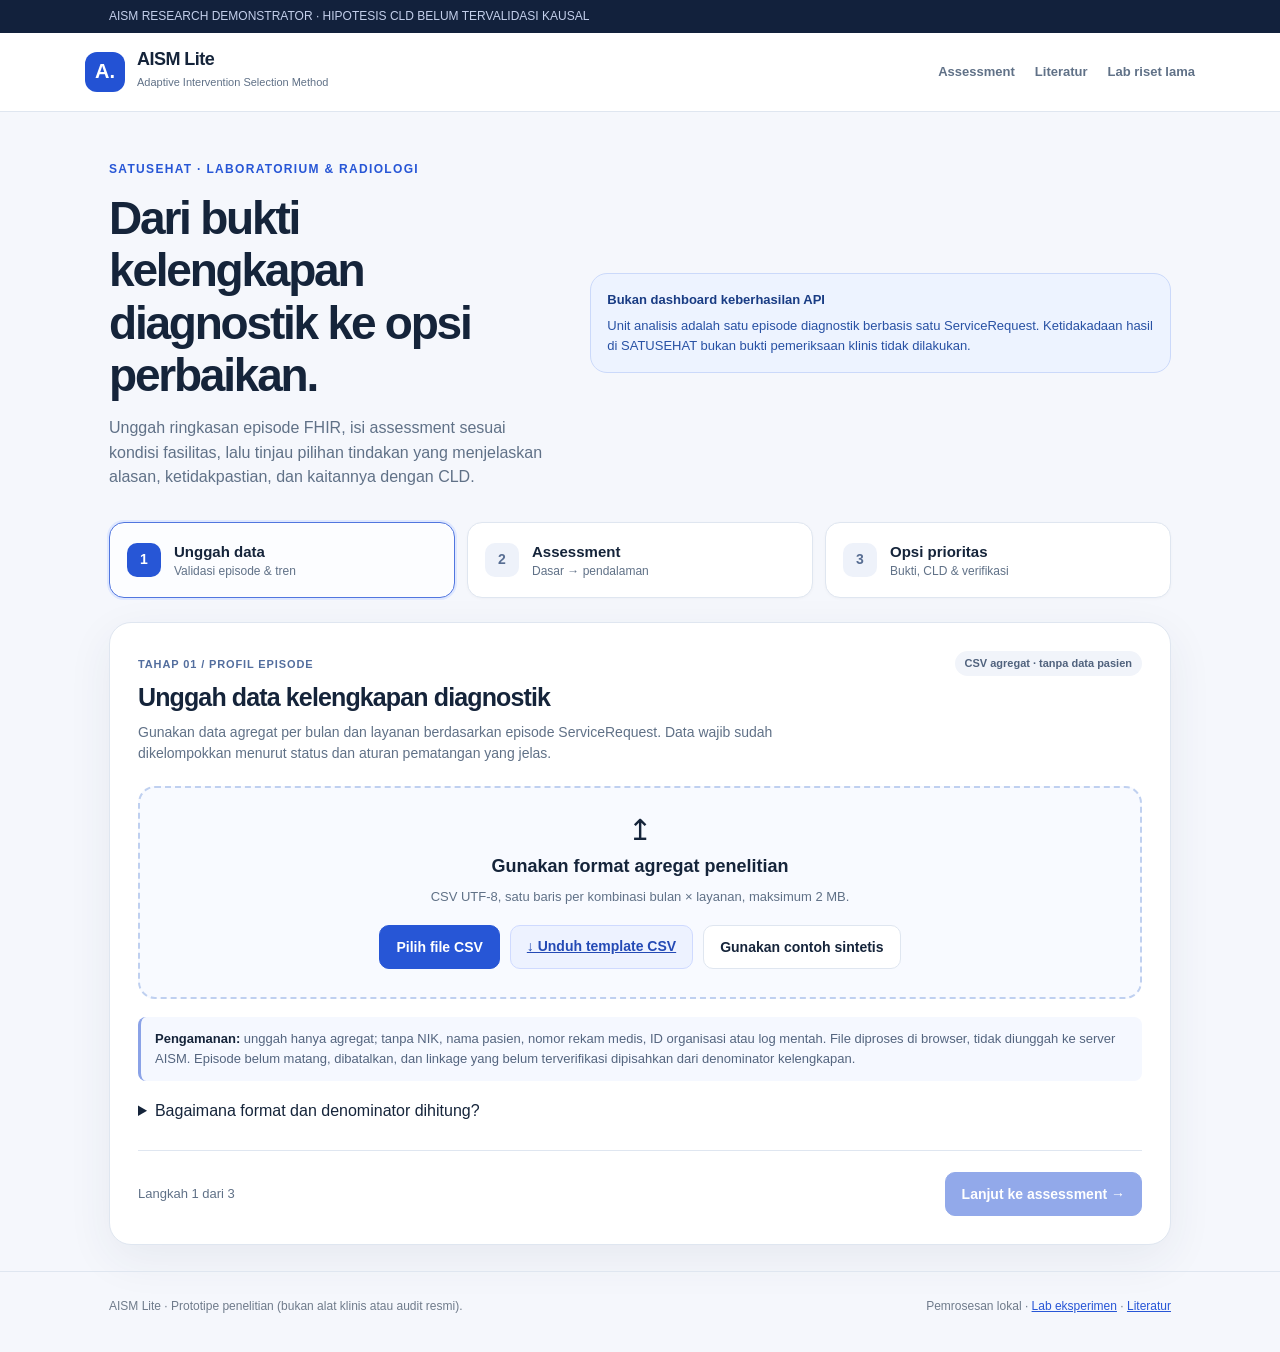
==== commit edb66162: "Align AISM Lite UI with episode completeness, trajectories, and evidence-gated decisions" ====
--- a/index.html
+++ b/index.html
@@ -4,87 +4,78 @@
   <meta charset="utf-8">
   <meta name="viewport" content="width=device-width,initial-scale=1">
   <meta name="theme-color" content="#2352d4">
-  <meta name="description" content="AISM Lite: unggah data agregat pengiriman RME SATUSEHAT, isi assessment berjenjang, dan dapatkan opsi prioritas perbaikan berbasis draf CLD.">
-  <title>AISM — Prioritas Perbaikan RME SATUSEHAT</title>
+  <meta name="description" content="AISM Lite: diagnosis berbasis episode diagnostik dan assessment berjenjang untuk prioritas perbaikan SATUSEHAT.">
+  <title>AISM Lite — Prioritas Kelengkapan Diagnostik SATUSEHAT</title>
   <link rel="stylesheet" href="./simple.css">
 </head>
 <body>
-  <div class="topline"><div class="shell">AISM RESEARCH DEMONSTRATOR · ATURAN PRIORITAS &amp; CLD BELUM TERVALIDASI</div></div>
-  <header class="header">
-    <div class="shell header-inner">
-      <a href="./" class="brand" aria-label="AISM beranda">
-        <span class="brand-mark">A.</span>
-        <span><strong>AISM</strong><small>Adaptive Intervention Selection Method</small></span>
-      </a>
-      <nav class="nav" aria-label="Navigasi tambahan">
-        <a href="#workflow">Assessment</a>
-        <a href="./literature.html">Literatur</a>
-        <a href="./legacy.html" title="Model Builder eksperimen sebelumnya">Lab riset lama</a>
-      </nav>
-    </div>
-  </header>
+  <div class="topline"><div class="shell">AISM RESEARCH DEMONSTRATOR · HIPOTESIS CLD BELUM TERVALIDASI KAUSAL</div></div>
+  <header class="header"><div class="shell header-inner">
+    <a class="brand" href="./"><span class="brand-mark">A.</span><span><strong>AISM Lite</strong><small>Adaptive Intervention Selection Method</small></span></a>
+    <nav class="nav" aria-label="Navigasi utama"><a href="#workflow">Assessment</a><a href="./literature.html">Literatur</a><a href="./legacy.html">Lab riset lama</a></nav>
+  </div></header>
   <main>
     <section class="shell hero">
-      <div>
-        <span class="eyebrow">SATUSEHAT · LABORATORIUM &amp; RADIOLOGI</span>
-        <h1>Ketahui apa yang paling perlu diperbaiki dari pengiriman RME.</h1>
-        <p>Unggah data agregat pengiriman, jawab pertanyaan sesuai kondisi fasyankes, lalu lihat opsi prioritas tindakan beserta alasan dan keterkaitannya dengan draf Causal Loop Diagram (CLD).</p>
+      <div><span class="eyebrow">SATUSEHAT · LABORATORIUM &amp; RADIOLOGI</span>
+        <h1>Dari bukti kelengkapan diagnostik ke opsi perbaikan.</h1>
+        <p>Unggah ringkasan episode FHIR, isi assessment sesuai kondisi fasilitas, lalu tinjau pilihan tindakan yang menjelaskan alasan, ketidakpastian, dan kaitannya dengan CLD.</p>
       </div>
-      <aside class="hero-note">
-        <strong>Bagaimana AISM bekerja?</strong>
-        Memadukan indikator data dan penilaian operasional. Rekomendasi adalah hipotesis awal untuk ditinjau, bukan keputusan otomatis atau penilaian kinerja rumah sakit.
+      <aside class="hero-note"><strong>Bukan dashboard keberhasilan API</strong>
+        Unit analisis adalah satu episode diagnostik berbasis satu ServiceRequest. Ketidakadaan hasil di SATUSEHAT bukan bukti pemeriksaan klinis tidak dilakukan.
       </aside>
     </section>
     <div class="shell">
-      <nav class="workflow" id="workflow" aria-label="Tahapan AISM">
-        <button type="button" class="step" data-nav="1" aria-current="step"><span class="num">1</span><span><strong>Unggah data</strong><small>Format CSV &amp; pemeriksaan</small></span></button>
+      <nav class="workflow" id="workflow" aria-label="Tiga langkah AISM">
+        <button type="button" class="step" data-nav="1" aria-current="step"><span class="num">1</span><span><strong>Unggah data</strong><small>Validasi episode &amp; tren</small></span></button>
         <button type="button" class="step" data-nav="2"><span class="num">2</span><span><strong>Assessment</strong><small>Dasar → pendalaman</small></span></button>
-        <button type="button" class="step" data-nav="3"><span class="num">3</span><span><strong>Opsi prioritas</strong><small>Alasan &amp; tindak lanjut</small></span></button>
+        <button type="button" class="step" data-nav="3"><span class="num">3</span><span><strong>Opsi prioritas</strong><small>Bukti, CLD &amp; verifikasi</small></span></button>
       </nav>
       <section class="panel">
         <div class="stage active" id="stage-data">
-          <div class="stage-head">
-            <div><span class="stage-tag">TAHAP 01 / DATA</span><h2>Unggah data pengiriman RME</h2><p>Gunakan data agregat per bulan dan layanan. Mulai dari template contoh, lalu ganti angkanya dengan data fasyankes.</p></div>
-            <span class="pill">CSV · tanpa server</span>
-          </div>
+          <div class="stage-head"><div>
+            <span class="stage-tag">TAHAP 01 / PROFIL EPISODE</span>
+            <h2>Unggah data kelengkapan diagnostik</h2>
+            <p>Gunakan data agregat per bulan dan layanan berdasarkan episode ServiceRequest. Data wajib sudah dikelompokkan menurut status dan aturan pematangan yang jelas.</p>
+          </div><span class="pill">CSV agregat · tanpa data pasien</span></div>
           <div class="upload-box">
             <div class="upload-icon" aria-hidden="true">↥</div>
-            <h3>Masukkan file CSV</h3>
-            <p>Kolom wajib: periode, jenis layanan, eligible, terkirim, lengkap, dan gagal validasi. Ukuran maksimum 2 MB.</p>
+            <h3>Gunakan format agregat penelitian</h3>
+            <p>CSV UTF-8, satu baris per kombinasi bulan × layanan, maksimum 2 MB.</p>
             <div class="upload-actions">
-              <label class="btn primary file-label" role="button" tabindex="0">Pilih file CSV <input id="file-input" type="file" accept=".csv,text/csv" aria-label="Unggah CSV data agregat pengiriman RME"></label>
-              <a class="btn secondary" href="./samples/contoh-data-pengiriman-rme.csv" download>↓ Unduh format contoh</a>
-              <button class="btn" type="button" id="sample-data">Gunakan data contoh</button>
+              <label class="btn primary file-label" role="button" tabindex="0">Pilih file CSV <input id="file-input" type="file" accept=".csv,text/csv" aria-label="Unggah CSV agregat diagnostik"></label>
+              <a class="btn secondary" href="./samples/contoh-data-pengiriman-rme.csv" download>↓ Unduh template CSV</a>
+              <button class="btn" id="sample-data" type="button">Gunakan contoh sintetis</button>
             </div>
             <div id="data-feedback" role="status" aria-live="polite" class="feedback"></div>
           </div>
-          <div class="guidance"><strong>Perlindungan data:</strong> jangan unggah nama pasien, NIK, nomor rekam medis, rincian per pasien, atau data rahasia. File diproses pada browser dan tidak dikirim ke server AISM. Untuk Excel, simpan dahulu sebagai CSV UTF-8.</div>
+          <div class="guidance"><strong>Pengamanan:</strong> unggah hanya agregat; tanpa NIK, nama pasien, nomor rekam medis, ID organisasi atau log mentah. File diproses di browser, tidak diunggah ke server AISM. Episode belum matang, dibatalkan, dan linkage yang belum terverifikasi dipisahkan dari denominator kelengkapan.</div>
+          <details class="method-details"><summary>Bagaimana format dan denominator dihitung?</summary>
+            <p>Satu episode = satu ServiceRequest. Total order = episode eligible matang + belum eligible + dikecualikan + linkage belum terverifikasi.</p>
+            <p>Episode eligible matang = complete core + incomplete with downstream + completed without result + no downstream evidence. Complete strict adalah subset complete core. Kelengkapan core/strict menggunakan seluruh episode eligible matang sebagai denominator.</p>
+            <p>Episode tanpa bukti downstream hanya berarti belum ada bukti pada data yang dianalisis, bukan bukti layanan klinis tidak dilakukan. Definisi pematangan dan kelengkapan harus dipastikan bersama ahli sebelum analisis formal.</p>
+          </details>
           <div id="data-summary" class="hide">
-            <div class="stage-head" style="margin-top:24px;margin-bottom:8px"><div><h3 class="mini-title">Ringkasan data</h3><p id="source-name"></p></div><span class="pill" id="period-range"></span></div>
+            <div class="stage-head section-spaced"><div><h3 class="mini-title">Ringkasan episode</h3><p id="source-name"></p></div><span class="pill" id="period-range"></span></div>
+            <div id="data-gate" role="status" class="feedback"></div>
             <div id="metric-grid" class="metric-grid"></div>
             <h3 class="subheading">Perbandingan per jenis layanan</h3>
-            <div class="table-wrap">
-              <table><thead><tr><th>Layanan</th><th>Eligible</th><th>Terkirim / eligible</th><th>Lengkap / eligible</th><th>Gagal validasi</th></tr></thead><tbody id="service-table"></tbody></table>
-            </div>
-            <p class="helper">Definisi: eligible = episode yang wajib dikirim; terkirim = episode dengan pengiriman berhasil; lengkap = episode dengan komponen data yang disepakati terpenuhi; gagal validasi = episode unik dengan kesalahan validasi. Jumlah gagal validasi bisa tumpang tindih dengan kategori lainnya dan tidak dijumlahkan sebagai episode tambahan.</p>
+            <div class="table-wrap"><table>
+              <thead><tr><th>Layanan</th><th>Eligible matang</th><th>Core / eligible</th><th>Strict / eligible</th><th>Incomplete downstream</th><th>Selesai tanpa hasil</th><th>Tanpa bukti downstream</th></tr></thead>
+              <tbody id="service-table"></tbody>
+            </table></div>
+            <h3 class="subheading">Tren kelengkapan bulanan</h3>
+            <p class="helper">Pola berdasarkan selisih awal–akhir dan fluktuasi; ambang bentuk pola 5/10 poin persentase hanya eksploratif, bukan target kinerja.</p>
+            <div id="trend-panels" class="trend-grid"></div>
+            <h3 class="subheading">Catatan kualitas pengamatan</h3>
+            <div id="quality-note" class="quality-note"></div>
           </div>
-          <div class="actions"><span class="progress">Langkah 1 dari 3</span><button class="btn primary" type="button" id="next-to-assessment" disabled>Lanjut ke assessment →</button></div>
+          <div class="actions"><span class="progress">Langkah 1 dari 3</span><button class="btn primary" id="next-to-assessment" type="button" disabled>Lanjut ke assessment →</button></div>
         </div>
         <div class="stage" id="stage-assessment">
-          <div class="stage-head">
-            <div><span class="stage-tag">TAHAP 02 / KONDISI OPERASIONAL</span><h2 id="assessment-title">Assessment dasar</h2><p id="assessment-desc">Jawab sesuai kondisi nyata. Jawaban yang belum diketahui boleh dilewati.</p></div>
-            <span class="pill" id="assess-progress">Dasar 0/6</span>
-          </div>
-          <div class="assess-note">Pertanyaan ini bukan audit kepatuhan. Jawaban digunakan untuk memilih penelusuran lanjutan dan menjelaskan hipotesis tindakan. Tidak ada nilai kelulusan.</div>
-          <div id="base-block">
-            <h3 class="mini-title">A. Kondisi dasar</h3><p class="mini-desc">Enam pertanyaan singkat tentang pemantauan, mutu kode, SDM, eskalasi, perubahan sistem, dan dukungan pengelola.</p>
-            <div id="base-questions"></div>
-          </div>
-          <div id="deep-block" class="hide">
-            <h3 class="mini-title">B. Pendalaman sesuai hasil</h3>
-            <p class="mini-desc">Tidak semua pertanyaan muncul. Sistem memilih yang relevan berdasarkan indikator dan jawaban tahap A. <span id="deep-count"></span></p>
-            <div id="deep-questions"></div>
-          </div>
+          <div class="stage-head"><div><span class="stage-tag">TAHAP 02 / KONTEXT ORGANISASI</span><h2 id="assessment-title">Assessment dasar</h2><p id="assessment-desc">Jawab sesuai kondisi aktual. Pilih Belum tahu jika log atau bukti tidak tersedia.</p></div><span class="pill" id="assess-progress">Dasar 0/6</span></div>
+          <div class="assess-note">Jawaban dipakai untuk membedakan mekanisme penyebab yang mungkin terjadi. Tidak ada skor kelulusan dan tidak ada diagnosis kausal otomatis.</div>
+          <div id="base-block"><h3 class="mini-title">A. Kondisi operasional dasar</h3><p class="mini-desc">Pemantauan, mapping, kapasitas PIC, eskalasi, perubahan sistem, dan tindak lanjut pengelola.</p><div id="base-questions"></div></div>
+          <div id="deep-block" class="hide"><h3 class="mini-title">B. Pertanyaan pendalaman sesuai data</h3><p class="mini-desc">Pertanyaan yang muncul dipilih dari temuan kelengkapan, layanan, dan jawaban tahap dasar. <span id="deep-count"></span></p><div id="deep-questions"></div></div>
           <div class="actions">
             <button class="btn" id="back-to-data" type="button">← Kembali ke data</button>
             <button class="btn primary" id="to-deep" type="button">Lanjut ke pendalaman →</button>
@@ -93,23 +84,17 @@
           </div>
         </div>
         <div class="stage" id="stage-results">
-          <div class="stage-head">
-            <div><span class="stage-tag">TAHAP 03 / HASIL</span><h2>Prioritas tindakan untuk ditinjau</h2><p>Urutan ditentukan dengan aturan awal yang transparan dari data dan assessment; bukan estimasi besarnya dampak atau pembuktian hubungan sebab-akibat.</p></div>
-            <span class="pill" id="result-data-meta"></span>
-          </div>
+          <div class="stage-head"><div><span class="stage-tag">TAHAP 03 / DECISION SUPPORT</span><h2>Opsi prioritas dan dasar keputusannya</h2><p>Opsi ditentukan berdasarkan bukti episode, konteks fasyankes, dan hipotesis CLD. Belum ada bukti dampak terukur atau peringkat efektivitas antarintervensi.</p></div><span class="pill" id="result-data-meta"></span></div>
           <div class="scorecard" id="result-summary"></div>
           <div id="recommendations" class="result-list"></div>
           <div id="more-recommendations"></div>
-          <div class="guidance"><strong>Dasar draf CLD:</strong> R1 pemantauan dan pembelajaran; R2 penumpukan masalah; R3 kode dan pekerjaan ulang; R4 manfaat data dan dukungan; R5 beban kerja; B1 dorongan kepatuhan; B2 perubahan sistem; B3 eskalasi masalah. Mekanisme ini adalah hipotesis hasil sintesis awal wawancara/GMB yang masih memerlukan member checking, validasi, dan kalibrasi. Ambang 90% dan 5% hanya nilai demonstrasi, bukan target regulasi.</div>
-          <div class="actions">
-            <button class="btn" type="button" id="edit-assessment">← Perbaiki assessment</button>
-            <div style="display:flex;gap:9px;flex-wrap:wrap"><button class="btn secondary" type="button" id="download-report">↓ Unduh ringkasan JSON</button><button class="btn primary" type="button" id="print-report">Cetak / simpan PDF</button></div>
-          </div>
+          <div class="guidance"><strong>Arti status:</strong> HOLD = data belum cukup valid; INVESTIGATE = mekanisme belum terbukti; RECOMMEND = kandidat tindakan berbasis bukti awal; REVIEW = memerlukan pertimbangan/izin pengelola; VERIFY = periksa outcome setelah tindakan. Keterkaitan CLD R1–R5/B1–B3 masih kondisional, memerlukan validasi lanjutan, dan bukan klaim kausal.</div>
+          <div class="actions"><button class="btn" id="edit-assessment" type="button">← Perbaiki assessment</button><div class="button-row"><button class="btn secondary" id="download-report" type="button">↓ Ekspor keputusan JSON</button><button class="btn primary" id="print-report" type="button">Cetak / simpan PDF</button></div></div>
         </div>
       </section>
     </div>
   </main>
-  <footer class="footer"><div class="shell"><span>AISM Lite · Demonstrator penelitian, bukan produk klinis atau sistem penilaian resmi.</span><span>Data diproses lokal · <a href="./legacy.html">Lab eksperimen</a> · <a href="./literature.html">Literatur</a></span></div></footer>
-  <script src="./simple.js" defer></script>
+  <footer class="footer"><div class="shell"><span>AISM Lite · Prototipe penelitian (bukan alat klinis atau audit resmi).</span><span>Pemrosesan lokal · <a href="./legacy.html">Lab eksperimen</a> · <a href="./literature.html">Literatur</a></span></div></footer>
+  <script type="module" src="./simple.js"></script>
 </body>
 </html>
--- a/simple.css
+++ b/simple.css
@@ -114,5 +114,5 @@
 .helper{font-size:12px;color:var(--muted)}
 .hide{display:none!important}
 @media(max-width:800px){.hero{padding-top:27px;flex-direction:column;align-items:stretch;gap:15px}.hero-note{min-width:0}.metric-grid{grid-template-columns:repeat(2,minmax(0,1fr))}.nav{gap:12px}.panel{padding:20px}.scorecard{align-items:flex-start;flex-direction:column}}
-@media(max-width:560px){.shell{padding:0 15px}.header-inner{align-items:flex-start}.nav{flex-wrap:wrap;justify-content:flex-end;gap:6px 14px}.nav a{font-size:11px}.brand small{font-size:9px}.workflow{gap:7px}.step{padding:12px 8px;display:block}.step .num{width:27px;height:27px;font-size:11px;margin-bottom:8px}.step strong{font-size:12px}.step small{font-size:10px}.hero p{font-size:14px}.panel{padding:17px 15px;border-radius:16px}.stage-head{display:block}.stage-head h2{font-size:22px}.upload-box{padding:24px 12px}.metric-grid{gap:8px}.metric{padding:12px}.metric strong{font-size:22px}.result-top{flex-wrap:wrap}.priority{margin-left:49px}.scorecard strong{font-size:17px}.choices{gap:6px}.choice{padding:8px 10px}.actions .btn{flex:1}.footer{padding-bottom:24px}}
+@media(max-width:560px){.shell{padding:0 15px}.header-inner{align-items:flex-start;flex-wrap:wrap;gap:10px}.nav{width:100%;flex-wrap:wrap;justify-content:flex-start;gap:6px 14px}.nav a{font-size:11px}.brand small{font-size:9px}.workflow{gap:7px}.step{padding:12px 8px;display:block}.step .num{width:27px;height:27px;font-size:11px;margin-bottom:8px}.step strong{font-size:12px}.step small{font-size:10px}.hero p{font-size:14px}.panel{padding:17px 15px;border-radius:16px}.stage-head{display:block}.stage-head h2{font-size:22px}.upload-box{padding:24px 12px}.metric-grid{gap:8px}.metric{padding:12px}.metric strong{font-size:22px}.result-top{flex-wrap:wrap}.priority{margin-left:49px}.scorecard strong{font-size:17px}.choices{gap:6px}.choice{padding:8px 10px}.actions .btn{flex:1}.footer{padding-bottom:24px}}
 @media print{.topline,.header,.nav,.hero,.workflow,.actions,.upload-box,.footer,.btn,.guidance{display:none!important}body{background:#fff}.shell{max-width:none}.panel{box-shadow:none;border:0;padding:0}.stage:not(#stage-results){display:none!important}#stage-results{display:block!important}.result-card{break-inside:avoid}}
